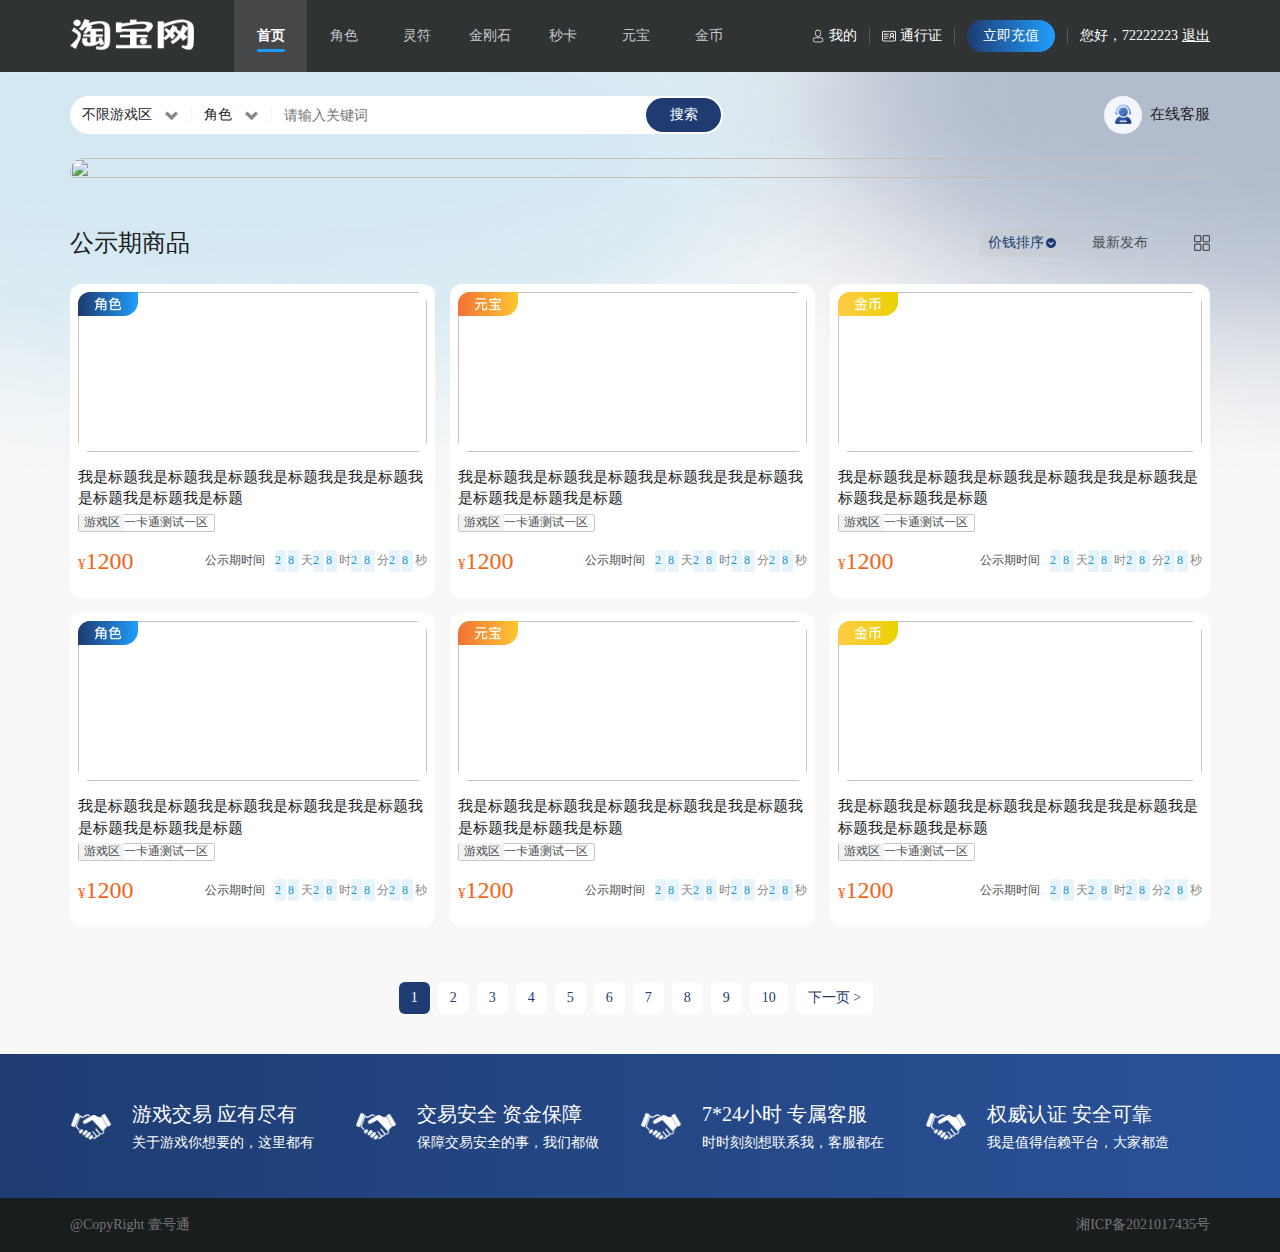
==== index.html @ e3ac2125 "update" ====
<!DOCTYPE html>
<html>
    <head>
        <meta charset="utf-8" />
        <meta http-equiv="content-type" content="text/html; charset=utf-8" />
        <meta http-equiv="X-UA-Compatible" content="IE=Edge" />
        <meta
            name="viewport"
            content="width=device-width, initial-scale=1.0, minimum-scale=1.0, maximum-scale=1.0, user-scalable=no"
        />
        <meta name="apple-mobile-web-app-status-bar-style" content="black" />
        <meta
            name="report"
            content='{"spm":"1001.2101","extra":{"titAb":"new"},"pid":"blog"}'
        />
        <meta name="applicable-device" content="mobile" />
        <meta http-equiv="Cache-Control" content="no-transform" />
        <meta http-equiv="Cache-Control" content="no-siteapp" />
        <meta content="yes" name="apple-mobile-web-app-capable" />
        <meta content="black" name="apple-mobile-web-app-status-bar-style" />
        <meta content="telephone=no" name="format-detection" />
        <meta content="email=no" name="format-detection" />
        <meta name="referrer" content="always" />
        <title></title>
        <link rel="stylesheet" href="bootstrap/css/bootstrap.min.css" />
        <link rel="stylesheet" href="css/animate.min.css" />
        <link rel="stylesheet" href="css/swiper.css" />
        <link rel="stylesheet" href="./css/style.css" />
        <link rel="stylesheet" href="./css/index.css" />
    </head>
    <body>
        <div id="header">
            <div class="pc-nav">
                <header class="header-comp">
                    <div class="container h-100">
                        <div class="flex-b align-center h-100">
                            <div class="left flex align-center h-100">
                                <div
                                    class="logo pointer"
                                    onclick="toHome()"
                                ></div>
                                <div class="menu-list f1 flex-a align-center">
                                    <div
                                        class="menu-item pointer"
                                        data-path="index"
                                    >
                                        <span
                                            >首页<span class="line"></span
                                        ></span>
                                    </div>
                                    <div
                                        class="menu-item pointer"
                                        data-path="role"
                                    >
                                        <span
                                            >角色<span class="line"></span
                                        ></span>
                                    </div>
                                    <div
                                        class="menu-item pointer"
                                        data-path="lingfu"
                                    >
                                        <span
                                            >灵符<span class="line"></span
                                        ></span>
                                    </div>
                                    <div
                                        class="menu-item pointer"
                                        data-path="jingangshi"
                                    >
                                        <span
                                            >金刚石<span class="line"></span
                                        ></span>
                                    </div>
                                    <div
                                        class="menu-item pointer"
                                        data-path="card"
                                    >
                                        <span
                                            >秒卡<span class="line"></span
                                        ></span>
                                    </div>
                                    <div
                                        class="menu-item pointer"
                                        data-path="yuanbao"
                                    >
                                        <span
                                            >元宝<span class="line"></span
                                        ></span>
                                    </div>
                                    <div
                                        class="menu-item pointer"
                                        data-path="jinbi"
                                    >
                                        <span
                                            >金币<span class="line"></span
                                        ></span>
                                    </div>
                                </div>
                            </div>
                            <div class="right flex-e align-center h-100">
                                <div
                                    class="info-item pointer"
                                    onclick="toPage('me')"
                                >
                                    <img
                                        src="./img/me.png"
                                        alt=""
                                        class="icon"
                                    />
                                    我的
                                </div>
                                <div class="line"></div>
                                <div class="info-item pointer">
                                    <img
                                        src="./img/txz.png"
                                        alt=""
                                        class="icon"
                                    />
                                    通行证
                                </div>
                                <div class="line"></div>
                                <div class="quick-charge pointer">立即充值</div>
                                <div class="line"></div>
                                <div class="info">您好，72222223</div>
                                <div class="logout">退出</div>
                            </div>
                        </div>
                    </div>
                </header>
            </div>

            <div class="m-nav">
                <header class="m-header-comp">
                    <div class="flex-b">
                        <div class="left logo no-shrink"></div>
                        <div class="middle f1">
                            <div
                                class="search-box flex align-center"
                                style="display: none"
                            >
                                <div class="icon"></div>
                                <input type="text" placeholder="请输入关键词" />
                                <div class="header-search-btn">搜索</div>
                            </div>
                        </div>
                        <div class="right flex-e no-shrink align-center">
                            <div class="kefu">
                                <div class="img"></div>
                            </div>
                            <div
                                class="m-menu"
                                onclick="toggleMMenu(true)"
                            ></div>
                        </div>
                    </div>
                    <div class="m-search-box m-nav">
                        <div class="container">
                            <div class="grid-2">
                                <div
                                    class="flex-c align-center m-search-item"
                                    onclick="toggleLayer('#layer1',true)"
                                >
                                    <span id="mSelect1">不限游戏区</span>
                                    <span class="arrow"></span>
                                </div>
                                <div
                                    class="flex-c align-center m-search-item"
                                    onclick="toggleLayer('#layer2',true)"
                                >
                                    <span id="mSelect2">角色</span>
                                    <span class="arrow"></span>
                                </div>
                            </div>
                            <div class="search-box flex align-center">
                                <div class="icon"></div>
                                <input type="text" placeholder="请输入关键词" />
                                <div class="header-search-btn">搜索</div>
                            </div>
                        </div>
                    </div>
                </header>
                <div class="layer-box hidden" id="layer1">
                    <div
                        class="content-box flex-v flex-b animate__animated animate__fadeInUp"
                    >
                        <div>
                            <div class="flex-b align-center">
                                <div class="flex align-center">
                                    <div class="brand">条件筛选</div>
                                    <div class="sub">可多选</div>
                                </div>
                                <div
                                    class="close"
                                    onclick="toggleLayer('#layer1',false)"
                                ></div>
                            </div>
                            <div class="name">游戏大区</div>
                            <div
                                class="select-box w-100"
                                style="width: 100%; margin-top: 8px"
                            >
                                <div
                                    class="w-100 flex-b"
                                    onclick="toggleSelect(this)"
                                >
                                    <div class="select-value f1">
                                        <span id="layerSelect1"
                                            >不限游戏区</span
                                        >
                                        <div class="arrow"></div>
                                    </div>
                                </div>
                                <div class="option-list hidden">
                                    <div
                                        class="option-item"
                                        onclick="getOption(this.innerText,'#layerSelect1')"
                                    >
                                        不限游戏区
                                    </div>
                                    <div
                                        class="option-item"
                                        onclick="getOption(this.innerText,'#layerSelect1')"
                                    >
                                        笑傲江湖
                                    </div>
                                    <div
                                        class="option-item"
                                        onclick="getOption(this.innerText,'#layerSelect1')"
                                    >
                                        海纳百川
                                    </div>
                                    <div
                                        class="option-item"
                                        onclick="getOption(this.innerText,'#layerSelect1')"
                                    >
                                        金戈铁马
                                    </div>
                                </div>
                            </div>
                            <div id="optional" class="hidden">
                                <div class="name">职业</div>
                                <div class="flex align-center multi-selection">
                                    <div
                                        class="tag"
                                        onclick="toggleMulti(this)"
                                    >
                                        战士
                                    </div>
                                    <div
                                        class="tag"
                                        onclick="toggleMulti(this)"
                                    >
                                        道士
                                    </div>
                                    <div
                                        class="tag"
                                        onclick="toggleMulti(this)"
                                    >
                                        魔法师
                                    </div>
                                    <div
                                        class="tag"
                                        onclick="toggleMulti(this)"
                                    >
                                        射手
                                    </div>
                                    <div
                                        class="tag"
                                        onclick="toggleMulti(this)"
                                    >
                                        枪手
                                    </div>
                                </div>
                                <div class="name">性别</div>
                                <div class="flex align-center multi-selection">
                                    <div
                                        class="tag"
                                        onclick="toggleSingle(this,'tag')"
                                    >
                                        男
                                    </div>
                                    <div
                                        class="tag"
                                        onclick="toggleSingle(this,'tag')"
                                    >
                                        女
                                    </div>
                                </div>
                                <div class="name">等级区间(级)</div>
                                <div
                                    class="flex-b align-center price-box-wrapper"
                                >
                                    <div class="price-item">
                                        <input
                                            type="number"
                                            placeholder="自定最低等级"
                                        />
                                    </div>
                                    <span>-</span>
                                    <div class="price-item">
                                        <input
                                            type="number"
                                            placeholder="自定最高等级"
                                        />
                                    </div>
                                </div>
                                <div class="name">价格区间(元)</div>
                                <div
                                    class="flex-b align-center price-box-wrapper"
                                >
                                    <div class="price-item">
                                        <input
                                            type="number"
                                            placeholder="自定最低价格"
                                        />
                                    </div>
                                    <span>-</span>
                                    <div class="price-item">
                                        <input
                                            type="number"
                                            placeholder="自定最高价格"
                                        />
                                    </div>
                                </div>
                            </div>
                        </div>
                        <div class="btn-group-container flex-b align-center">
                            <div class="cancel-btn">重置</div>
                            <div class="buy-btn">确定</div>
                        </div>
                    </div>
                </div>
                <div class="layer-box hidden" id="layer2">
                    <div
                        class="content-box flex-v flex-b animate__animated animate__fadeInUp"
                    >
                        <div>
                            <div class="flex-b align-center">
                                <div class="flex align-center">
                                    <div class="brand">条件筛选</div>
                                    <div class="sub">可多选</div>
                                </div>
                                <div
                                    class="close"
                                    onclick="toggleLayer('#layer2',false)"
                                ></div>
                            </div>
                            <div class="flex align-center multi-selection">
                                <div
                                    class="tag active"
                                    onclick="toggleSingle(this,'tag',true)"
                                >
                                    角色
                                </div>
                                <div
                                    class="tag"
                                    onclick="toggleSingle(this,'tag',true)"
                                >
                                    货币
                                </div>
                            </div>
                            <div class="name">游戏大区</div>
                            <div
                                class="select-box w-100"
                                style="width: 100%; margin-top: 8px"
                            >
                                <div
                                    class="w-100 flex-b"
                                    onclick="toggleSelect(this)"
                                >
                                    <div class="select-value f1">
                                        <span id="layerSelect2"
                                            >不限游戏区</span
                                        >
                                        <div class="arrow"></div>
                                    </div>
                                </div>
                                <div class="option-list hidden">
                                    <div
                                        class="option-item"
                                        onclick="getOption(this.innerText,'#layerSelect2')"
                                    >
                                        不限游戏区
                                    </div>
                                    <div
                                        class="option-item"
                                        onclick="getOption(this.innerText,'#layerSelect2')"
                                    >
                                        笑傲江湖
                                    </div>
                                    <div
                                        class="option-item"
                                        onclick="getOption(this.innerText,'#layerSelect2')"
                                    >
                                        海纳百川
                                    </div>
                                    <div
                                        class="option-item"
                                        onclick="getOption(this.innerText,'#layerSelect2')"
                                    >
                                        金戈铁马
                                    </div>
                                </div>
                            </div>
                            <div id="optional">
                                <div class="name">职业</div>
                                <div class="flex align-center multi-selection">
                                    <div
                                        class="tag"
                                        onclick="toggleMulti(this)"
                                    >
                                        战士
                                    </div>
                                    <div
                                        class="tag"
                                        onclick="toggleMulti(this)"
                                    >
                                        道士
                                    </div>
                                    <div
                                        class="tag"
                                        onclick="toggleMulti(this)"
                                    >
                                        魔法师
                                    </div>
                                    <div
                                        class="tag"
                                        onclick="toggleMulti(this)"
                                    >
                                        射手
                                    </div>
                                    <div
                                        class="tag"
                                        onclick="toggleMulti(this)"
                                    >
                                        枪手
                                    </div>
                                </div>
                                <div class="name">性别</div>
                                <div class="flex align-center multi-selection">
                                    <div
                                        class="tag"
                                        onclick="toggleSingle(this,'tag')"
                                    >
                                        男
                                    </div>
                                    <div
                                        class="tag"
                                        onclick="toggleSingle(this,'tag')"
                                    >
                                        女
                                    </div>
                                </div>
                                <div class="name">等级区间(级)</div>
                                <div
                                    class="flex-b align-center price-box-wrapper"
                                >
                                    <div class="price-item">
                                        <input
                                            type="number"
                                            placeholder="自定最低等级"
                                        />
                                    </div>
                                    <span>-</span>
                                    <div class="price-item">
                                        <input
                                            type="number"
                                            placeholder="自定最高等级"
                                        />
                                    </div>
                                </div>
                            </div>
                            <div class="name">价格区间(元)</div>
                            <div class="flex-b align-center price-box-wrapper">
                                <div class="price-item">
                                    <input
                                        type="number"
                                        placeholder="自定最低价格"
                                    />
                                </div>
                                <span>-</span>
                                <div class="price-item">
                                    <input
                                        type="number"
                                        placeholder="自定最高价格"
                                    />
                                </div>
                            </div>
                        </div>
                        <div class="btn-group-container flex-b align-center">
                            <div class="cancel-btn">重置</div>
                            <div class="buy-btn">确定</div>
                        </div>
                    </div>
                </div>
            </div>
        </div>
        <div id="index" class="page">
            <div id="search">
                <div id="searchBox" class="pc-nav">
                    <div class="container">
                        <div class="flex-b align-center w-100">
                            <div class="search-box flex-b align-center">
                                <div class="flex align-center f1">
                                    <div class="search-item-box">
                                        <div
                                            class="search-item flex-b align-center"
                                            style="width: 97px"
                                            onclick="toggleSelect(this)"
                                        >
                                            <span id="select1">不限游戏区</span>
                                            <span
                                                class="glyphicon glyphicon-chevron-down arrow"
                                            ></span>
                                        </div>
                                        <div
                                            class="option-list hidden"
                                            style="width: 120px"
                                        >
                                            <div
                                                class="option-item"
                                                onclick="getOption(this.innerText,'#select1','#queryPart')"
                                            >
                                                不限游戏区
                                            </div>
                                            <div
                                                class="option-item"
                                                onclick="getOption(this.innerText,'#select1','#queryPart')"
                                            >
                                                笑傲江湖
                                            </div>
                                            <div
                                                class="option-item"
                                                onclick="getOption(this.innerText,'#select1','#queryPart')"
                                            >
                                                海纳百川
                                            </div>
                                            <div
                                                class="option-item"
                                                onclick="getOption(this.innerText,'#select1','#queryPart')"
                                            >
                                                金戈铁马
                                            </div>
                                        </div>
                                    </div>
                                    <div class="line"></div>
                                    <div class="search-item-box">
                                        <div
                                            class="search-item flex-b align-center"
                                            style="width: 55px"
                                            onclick="toggleSelect(this)"
                                        >
                                            <span id="select2">角色</span>
                                            <span
                                                class="glyphicon glyphicon-chevron-down arrow"
                                            ></span>
                                        </div>
                                        <div
                                            class="option-list hidden"
                                            style="width: 80px"
                                        >
                                            <div
                                                class="option-item"
                                                onclick="toggleJueseSelect(this.innerText,'#select2','#queryPart','#innerOptional',true)"
                                            >
                                                角色
                                            </div>
                                            <div
                                                class="option-item"
                                                onclick="toggleJueseSelect(this.innerText,'#select2','#queryPart','#innerOptional',false)"
                                            >
                                                货币
                                            </div>
                                        </div>
                                    </div>
                                    <div class="line"></div>
                                    <input
                                        type="text"
                                        placeholder="请输入关键词"
                                    />
                                </div>
                                <div class="flex-e align-center">
                                    <div class="search-btn flex-c align-center">
                                        搜索
                                    </div>
                                </div>
                            </div>
                            <div class="flex-e align-center kefu">
                                <div class="icon-box">
                                    <div class="icon"></div>
                                </div>
                                在线客服
                            </div>
                        </div>
                    </div>
                    <div
                        class="container hidden animate__animated animate__fadeIn"
                        id="queryPart"
                    >
                        <div class="query-box" id="queryBox">
                            <div class="header flex-b align-center">
                                <div class="brand-box" style="margin-top: 0">
                                    <div class="brand">条件筛选</div>
                                    <div class="sub">可多选</div>
                                </div>
                                <div class="flex-e align-center">
                                    <div
                                        class="reset-btn"
                                        style="margin-right: 8px"
                                    >
                                        重置
                                    </div>
                                    <div class="search-btn">搜索</div>
                                </div>
                            </div>
                            <div class="content">
                                <div class="flex align-center item">
                                    <div class="name">游戏大区</div>
                                    <div
                                        class="select-box"
                                        style="width: 366px; margin-top: 8px"
                                    >
                                        <div
                                            class="w-100 flex-b"
                                            onclick="toggleSelect(this)"
                                        >
                                            <div class="select-value f1">
                                                <span id="layerSelect1Web"
                                                    >不限游戏区</span
                                                >
                                                <div class="arrow"></div>
                                            </div>
                                        </div>
                                        <div class="option-list hidden">
                                            <div
                                                class="option-item"
                                                onclick="getWebOption(this.innerText,'#layerSelect1Web','#delTag1')"
                                            >
                                                不限游戏区
                                            </div>
                                            <div
                                                class="option-item"
                                                onclick="getWebOption(this.innerText,'#layerSelect1Web','#delTag1')"
                                            >
                                                笑傲江湖
                                            </div>
                                            <div
                                                class="option-item"
                                                onclick="getWebOption(this.innerText,'#layerSelect1Web','#delTag1')"
                                            >
                                                海纳百川
                                            </div>
                                            <div
                                                class="option-item"
                                                onclick="getWebOption(this.innerText,'#layerSelect1Web','#delTag1')"
                                            >
                                                金戈铁马
                                            </div>
                                        </div>
                                    </div>
                                </div>
                                <div id="outerOptional">
                                    <div id="innerOptional">
                                        <div class="flex align-center item">
                                            <div class="name">职业</div>
                                            <div
                                                class="flex align-center multi-selection"
                                                id="multiSelection"
                                            >
                                                <div
                                                    class="tag"
                                                    onclick="toggleMulti(this,'#multiSelection')"
                                                >
                                                    战士
                                                </div>
                                                <div
                                                    class="tag"
                                                    onclick="toggleMulti(this,'#multiSelection')"
                                                >
                                                    道士
                                                </div>
                                                <div
                                                    class="tag"
                                                    onclick="toggleMulti(this,'#multiSelection')"
                                                >
                                                    魔法师
                                                </div>
                                                <div
                                                    class="tag"
                                                    onclick="toggleMulti(this,'#multiSelection')"
                                                >
                                                    射手
                                                </div>
                                                <div
                                                    class="tag"
                                                    onclick="toggleMulti(this,'#multiSelection')"
                                                >
                                                    枪手
                                                </div>
                                            </div>
                                        </div>
                                        <div class="flex align-center item">
                                            <div class="name">性别</div>
                                            <div
                                                class="flex align-center multi-selection"
                                            >
                                                <div
                                                    class="tag"
                                                    onclick="toggleSingle(this,'tag')"
                                                >
                                                    男
                                                </div>
                                                <div
                                                    class="tag"
                                                    onclick="toggleSingle(this,'tag')"
                                                >
                                                    女
                                                </div>
                                            </div>
                                        </div>
                                        <div class="flex align-center item">
                                            <div class="name">等级区间(级)</div>
                                            <div
                                                class="flex-b align-center price-box-wrapper"
                                            >
                                                <div class="price-item">
                                                    <input
                                                        type="number"
                                                        placeholder="自定最低等级"
                                                    />
                                                </div>
                                                <span>-</span>
                                                <div class="price-item">
                                                    <input
                                                        type="number"
                                                        placeholder="自定最高等级"
                                                    />
                                                </div>
                                            </div>
                                        </div>
                                    </div>
                                    <div class="flex align-center item">
                                        <div class="name">价格区间(元)</div>
                                        <div
                                            class="flex-b align-center price-box-wrapper"
                                        >
                                            <div class="price-item">
                                                <input
                                                    type="number"
                                                    placeholder="自定最低价格"
                                                />
                                            </div>
                                            <span>-</span>
                                            <div class="price-item">
                                                <input
                                                    type="number"
                                                    placeholder="自定最高价格"
                                                />
                                            </div>
                                        </div>
                                    </div>
                                </div>
                            </div>
                        </div>
                    </div>
                </div>
            </div>
            <div class="container">
                <div class="swiper mySwiper">
                    <div class="swiper-wrapper">
                        <div class="swiper-slide">
                            <img
                                src="https://img2.baidu.com/it/u=1030289170,791720613&fm=253&fmt=auto&app=138&f=JPEG"
                                alt=""
                            />
                        </div>
                    </div>
                </div>
            </div>
            <div class="container m-nopad">
                <div class="brand-box flex-b align-center">
                    <div class="brand">公示期商品</div>
                    <div class="flex-e align-center">
                        <div
                            class="order active pc-block"
                            onclick="toggleOrderTab(this)"
                        >
                            价钱排序
                            <div class="icon"></div>
                        </div>
                        <div
                            class="order pc-block"
                            style="margin-right: 0"
                            onclick="toggleOrderTab(this)"
                        >
                            最新发布
                            <div class="icon"></div>
                        </div>
                        <div class="line pc-block"></div>
                        <div class="menu" onclick="toggleMode()"></div>
                    </div>
                </div>
                <div id="mode">
                    <div id="homeMode1">
                        <div id="cardType">
                            <div class="card-list">
                                <div
                                    class="order-list m-flex flex-a align-center"
                                    style="margin-bottom: 10px"
                                >
                                    <div
                                        class="order active"
                                        onclick="toggleOrderTab(this)"
                                        style="background: transparent"
                                    >
                                        价钱排序
                                        <div class="icon"></div>
                                    </div>
                                    <div
                                        class="order"
                                        style="background: transparent"
                                        onclick="toggleOrderTab(this)"
                                    >
                                        最新发布
                                        <div class="icon"></div>
                                    </div>
                                </div>
                                <div class="card-item">
                                    <div class="img-box">
                                        <div
                                            class="type-badge"
                                            style="
                                                background: url(./img/juese.png)
                                                    no-repeat;
                                                background-position: center;
                                                background-size: contain;
                                            "
                                        ></div>
                                        <img
                                            src="https://img2.baidu.com/it/u=1279980577,766315695&fm=253&fmt=auto&app=138&f=JPEG"
                                            alt=""
                                        />
                                    </div>
                                    <div class="title">
                                        我是标题我是标题我是标题我是标题我是我是标题我是标题我是标题我是标题
                                    </div>
                                    <div class="zone-box flex align-center">
                                        <div class="left">游戏区</div>
                                        <div class="right">一卡通测试一区</div>
                                    </div>
                                    <div class="flex-b align-center">
                                        <div class="price">
                                            <span>¥</span>1200
                                        </div>
                                        <div
                                            class="countdown flex-e align-center"
                                        >
                                            公示期时间
                                            <span
                                                class="blue"
                                                style="margin-left: 10px"
                                                >2</span
                                            >
                                            <span class="blue">8</span>
                                            <span>天</span>
                                            <span class="blue">2</span>
                                            <span class="blue">8</span>
                                            <span>时</span>
                                            <span class="blue">2</span>
                                            <span class="blue">8</span>
                                            <span>分</span>
                                            <span class="blue">2</span>
                                            <span class="blue">8</span>
                                            <span>秒</span>
                                        </div>
                                    </div>
                                </div>
                                <div class="card-item">
                                    <div class="img-box">
                                        <div
                                            class="type-badge"
                                            style="
                                                background: url(./img/yuanbao.png)
                                                    no-repeat;
                                                background-position: center;
                                                background-size: contain;
                                            "
                                        ></div>
                                        <img
                                            src="https://img2.baidu.com/it/u=1279980577,766315695&fm=253&fmt=auto&app=138&f=JPEG"
                                            alt=""
                                        />
                                    </div>
                                    <div class="title">
                                        我是标题我是标题我是标题我是标题我是我是标题我是标题我是标题我是标题
                                    </div>
                                    <div class="zone-box flex align-center">
                                        <div class="left">游戏区</div>
                                        <div class="right">一卡通测试一区</div>
                                    </div>
                                    <div class="flex-b align-center">
                                        <div class="price">
                                            <span>¥</span>1200
                                        </div>
                                        <div
                                            class="countdown flex-e align-center"
                                        >
                                            公示期时间
                                            <span
                                                class="blue"
                                                style="margin-left: 10px"
                                                >2</span
                                            >
                                            <span class="blue">8</span>
                                            <span>天</span>
                                            <span class="blue">2</span>
                                            <span class="blue">8</span>
                                            <span>时</span>
                                            <span class="blue">2</span>
                                            <span class="blue">8</span>
                                            <span>分</span>
                                            <span class="blue">2</span>
                                            <span class="blue">8</span>
                                            <span>秒</span>
                                        </div>
                                    </div>
                                </div>
                                <div class="card-item">
                                    <div class="img-box">
                                        <div
                                            class="type-badge"
                                            style="
                                                background: url(./img/jinbi.png)
                                                    no-repeat;
                                                background-position: center;
                                                background-size: contain;
                                            "
                                        ></div>
                                        <img
                                            src="https://img2.baidu.com/it/u=1279980577,766315695&fm=253&fmt=auto&app=138&f=JPEG"
                                            alt=""
                                        />
                                    </div>
                                    <div class="title">
                                        我是标题我是标题我是标题我是标题我是我是标题我是标题我是标题我是标题
                                    </div>
                                    <div class="zone-box flex align-center">
                                        <div class="left">游戏区</div>
                                        <div class="right">一卡通测试一区</div>
                                    </div>
                                    <div class="flex-b align-center">
                                        <div class="price">
                                            <span>¥</span>1200
                                        </div>
                                        <div
                                            class="countdown flex-e align-center"
                                        >
                                            公示期时间
                                            <span
                                                class="blue"
                                                style="margin-left: 10px"
                                                >2</span
                                            >
                                            <span class="blue">8</span>
                                            <span>天</span>
                                            <span class="blue">2</span>
                                            <span class="blue">8</span>
                                            <span>时</span>
                                            <span class="blue">2</span>
                                            <span class="blue">8</span>
                                            <span>分</span>
                                            <span class="blue">2</span>
                                            <span class="blue">8</span>
                                            <span>秒</span>
                                        </div>
                                    </div>
                                </div>
                                <div class="card-item">
                                    <div class="img-box">
                                        <div
                                            class="type-badge"
                                            style="
                                                background: url(./img/juese.png)
                                                    no-repeat;
                                                background-position: center;
                                                background-size: contain;
                                            "
                                        ></div>
                                        <img
                                            src="https://img2.baidu.com/it/u=1279980577,766315695&fm=253&fmt=auto&app=138&f=JPEG"
                                            alt=""
                                        />
                                    </div>
                                    <div class="title">
                                        我是标题我是标题我是标题我是标题我是我是标题我是标题我是标题我是标题
                                    </div>
                                    <div class="zone-box flex align-center">
                                        <div class="left">游戏区</div>
                                        <div class="right">一卡通测试一区</div>
                                    </div>
                                    <div class="flex-b align-center">
                                        <div class="price">
                                            <span>¥</span>1200
                                        </div>
                                        <div
                                            class="countdown flex-e align-center"
                                        >
                                            公示期时间
                                            <span
                                                class="blue"
                                                style="margin-left: 10px"
                                                >2</span
                                            >
                                            <span class="blue">8</span>
                                            <span>天</span>
                                            <span class="blue">2</span>
                                            <span class="blue">8</span>
                                            <span>时</span>
                                            <span class="blue">2</span>
                                            <span class="blue">8</span>
                                            <span>分</span>
                                            <span class="blue">2</span>
                                            <span class="blue">8</span>
                                            <span>秒</span>
                                        </div>
                                    </div>
                                </div>
                                <div class="card-item">
                                    <div class="img-box">
                                        <div
                                            class="type-badge"
                                            style="
                                                background: url(./img/yuanbao.png)
                                                    no-repeat;
                                                background-position: center;
                                                background-size: contain;
                                            "
                                        ></div>
                                        <img
                                            src="https://img2.baidu.com/it/u=1279980577,766315695&fm=253&fmt=auto&app=138&f=JPEG"
                                            alt=""
                                        />
                                    </div>
                                    <div class="title">
                                        我是标题我是标题我是标题我是标题我是我是标题我是标题我是标题我是标题
                                    </div>
                                    <div class="zone-box flex align-center">
                                        <div class="left">游戏区</div>
                                        <div class="right">一卡通测试一区</div>
                                    </div>
                                    <div class="flex-b align-center">
                                        <div class="price">
                                            <span>¥</span>1200
                                        </div>
                                        <div
                                            class="countdown flex-e align-center"
                                        >
                                            公示期时间
                                            <span
                                                class="blue"
                                                style="margin-left: 10px"
                                                >2</span
                                            >
                                            <span class="blue">8</span>
                                            <span>天</span>
                                            <span class="blue">2</span>
                                            <span class="blue">8</span>
                                            <span>时</span>
                                            <span class="blue">2</span>
                                            <span class="blue">8</span>
                                            <span>分</span>
                                            <span class="blue">2</span>
                                            <span class="blue">8</span>
                                            <span>秒</span>
                                        </div>
                                    </div>
                                </div>
                                <div class="card-item">
                                    <div class="img-box">
                                        <div
                                            class="type-badge"
                                            style="
                                                background: url(./img/jinbi.png)
                                                    no-repeat;
                                                background-position: center;
                                                background-size: contain;
                                            "
                                        ></div>
                                        <img
                                            src="https://img2.baidu.com/it/u=1279980577,766315695&fm=253&fmt=auto&app=138&f=JPEG"
                                            alt=""
                                        />
                                    </div>
                                    <div class="title">
                                        我是标题我是标题我是标题我是标题我是我是标题我是标题我是标题我是标题
                                    </div>
                                    <div class="zone-box flex align-center">
                                        <div class="left">游戏区</div>
                                        <div class="right">一卡通测试一区</div>
                                    </div>
                                    <div class="flex-b align-center">
                                        <div class="price">
                                            <span>¥</span>1200
                                        </div>
                                        <div
                                            class="countdown flex-e align-center"
                                        >
                                            公示期时间
                                            <span
                                                style="margin-left: 10px"
                                                class="blue"
                                                >2</span
                                            >
                                            <span class="blue">8</span>
                                            <span>天</span>
                                            <span class="blue">2</span>
                                            <span class="blue">8</span>
                                            <span>时</span>
                                            <span class="blue">2</span>
                                            <span class="blue">8</span>
                                            <span>分</span>
                                            <span class="blue">2</span>
                                            <span class="blue">8</span>
                                            <span>秒</span>
                                        </div>
                                    </div>
                                </div>
                            </div>
                            <div
                                class="flex-c align-center pagination-box pc-flex"
                            >
                                <div class="page-item active">1</div>
                                <div class="page-item">2</div>
                                <div class="page-item">3</div>
                                <div class="page-item">4</div>
                                <div class="page-item">5</div>
                                <div class="page-item pc-nav">6</div>
                                <div class="page-item pc-nav">7</div>
                                <div class="page-item pc-nav">8</div>
                                <div class="page-item pc-nav">9</div>
                                <div class="page-item pc-nav">10</div>
                                <div class="page-item">下一页 ></div>
                            </div>
                        </div>
                    </div>
                    <div id="homeMode2" class="hidden">
                        <div id="cardType">
                            <div class="card-list panel-list">
                                <div
                                    class="order-list m-flex flex-a align-center"
                                    style="margin-bottom: 10px"
                                >
                                    <div
                                        class="order active"
                                        onclick="toggleOrderTab(this)"
                                        style="background: transparent"
                                    >
                                        价钱排序
                                        <div class="icon"></div>
                                    </div>
                                    <div
                                        class="order"
                                        style="background: transparent"
                                        onclick="toggleOrderTab(this)"
                                    >
                                        最新发布
                                        <div class="icon"></div>
                                    </div>
                                </div>
                                <div class="table-box w-100 hidden-pad-grid">
                                    <div class="tr">
                                        <div class="th">类型</div>
                                        <div class="th">标题</div>
                                        <div class="th">游戏区</div>
                                        <div
                                            class="th flex align-center pointer"
                                            onclick="togglePaixu(this)"
                                        >
                                            价格
                                            <div class="paixu-item paixu"></div>
                                        </div>
                                        <div
                                            class="th flex align-center pointer"
                                            onclick="togglePaixu(this)"
                                        >
                                            时间
                                            <div class="paixu-item paixu"></div>
                                        </div>
                                        <div class="th"></div>
                                    </div>
                                    <div class="tr">
                                        <div class="td">
                                            <div class="img-box">
                                                <div
                                                    class="type-badge"
                                                    style="
                                                        background: url(./img/juese.png)
                                                            no-repeat;
                                                        background-position: center;
                                                        background-size: contain;
                                                    "
                                                ></div>
                                                <img
                                                    src="https://img1.baidu.com/it/u=2305316345,3897980287&fm=253&fmt=auto&app=138&f=PNG"
                                                    alt=""
                                                />
                                            </div>
                                        </div>
                                        <div class="td">
                                            我是标题我是标题我是标题我是标题我是我是标题
                                        </div>
                                        <div class="td">一卡通测试一区</div>
                                        <div class="td">
                                            <div class="price">
                                                <span>¥</span>1200
                                            </div>
                                        </div>
                                        <div class="td">
                                            <div
                                                class="countdown flex align-center"
                                            >
                                                还剩
                                                <span
                                                    class="blue"
                                                    style="margin-left: 5px"
                                                    >2</span
                                                >
                                                <span class="blue">8</span>
                                                <span>天</span>
                                                <span class="blue">2</span>
                                                <span class="blue">8</span>
                                                <span>时</span>
                                                <span class="blue">2</span>
                                                <span class="blue">8</span>
                                                <span>分</span>
                                                <span class="blue">2</span>
                                                <span class="blue">8</span>
                                                <span style="margin-right: 5px"
                                                    >秒</span
                                                >
                                                过公示期
                                            </div>
                                        </div>
                                        <div class="td">
                                            <div class="detail-btn">
                                                查看详情
                                            </div>
                                        </div>
                                    </div>
                                    <div class="tr">
                                        <div class="td">
                                            <div class="img-box">
                                                <div
                                                    class="type-badge"
                                                    style="
                                                        background: url(./img/yuanbao.png)
                                                            no-repeat;
                                                        background-position: center;
                                                        background-size: contain;
                                                    "
                                                ></div>
                                                <img
                                                    src="https://img1.baidu.com/it/u=2305316345,3897980287&fm=253&fmt=auto&app=138&f=PNG"
                                                    alt=""
                                                />
                                            </div>
                                        </div>
                                        <div class="td">
                                            我是标题我是标题我是标题我是标题我是我是标题
                                        </div>
                                        <div class="td">一卡通测试一区</div>
                                        <div class="td">
                                            <div class="price">
                                                <span>¥</span>1200
                                            </div>
                                        </div>
                                        <div class="td">
                                            <div
                                                class="countdown flex align-center"
                                            >
                                                还剩
                                                <span
                                                    class="blue"
                                                    style="margin-left: 5px"
                                                    >2</span
                                                >
                                                <span class="blue">8</span>
                                                <span>天</span>
                                                <span class="blue">2</span>
                                                <span class="blue">8</span>
                                                <span>时</span>
                                                <span class="blue">2</span>
                                                <span class="blue">8</span>
                                                <span>分</span>
                                                <span class="blue">2</span>
                                                <span class="blue">8</span>
                                                <span style="margin-right: 5px"
                                                    >秒</span
                                                >
                                                过公示期
                                            </div>
                                        </div>
                                        <div class="td">
                                            <div class="detail-btn">
                                                查看详情
                                            </div>
                                        </div>
                                    </div>

                                    <div class="tr">
                                        <div class="td">
                                            <div class="img-box">
                                                <div
                                                    class="type-badge"
                                                    style="
                                                        background: url(./img/jinbi.png)
                                                            no-repeat;
                                                        background-position: center;
                                                        background-size: contain;
                                                    "
                                                ></div>
                                                <img
                                                    src="https://img1.baidu.com/it/u=2305316345,3897980287&fm=253&fmt=auto&app=138&f=PNG"
                                                    alt=""
                                                />
                                            </div>
                                        </div>
                                        <div class="td">
                                            我是标题我是标题我是标题我是标题我是我是标题
                                        </div>
                                        <div class="td">一卡通测试一区</div>
                                        <div class="td">
                                            <div class="price">
                                                <span>¥</span>1200
                                            </div>
                                        </div>
                                        <div class="td">
                                            <div
                                                class="countdown flex align-center"
                                            >
                                                还剩
                                                <span
                                                    class="blue"
                                                    style="margin-left: 5px"
                                                    >2</span
                                                >
                                                <span class="blue">8</span>
                                                <span>天</span>
                                                <span class="blue">2</span>
                                                <span class="blue">8</span>
                                                <span>时</span>
                                                <span class="blue">2</span>
                                                <span class="blue">8</span>
                                                <span>分</span>
                                                <span class="blue">2</span>
                                                <span class="blue">8</span>
                                                <span style="margin-right: 5px"
                                                    >秒</span
                                                >
                                                过公示期
                                            </div>
                                        </div>
                                        <div class="td">
                                            <div class="detail-btn">
                                                查看详情
                                            </div>
                                        </div>
                                    </div>
                                </div>
                                <div class="pad-block">
                                    <div class="card-item pad-item flex">
                                        <div class="img-box">
                                            <div
                                                class="type-badge"
                                                style="
                                                    background: url(./img/juese.png)
                                                        no-repeat;
                                                    background-position: center;
                                                    background-size: contain;
                                                "
                                            ></div>
                                            <img
                                                src="https://img1.baidu.com/it/u=2305316345,3897980287&fm=253&fmt=auto&app=138&f=PNG"
                                                alt=""
                                            />
                                        </div>
                                        <div class="f1 flex-b flex-v">
                                            <div>
                                                <div class="title">
                                                    我是标题我是标题我是标题我是标题我是我是标题
                                                </div>
                                                <div
                                                    class="zone-box flex align-center"
                                                >
                                                    <div class="left">
                                                        游戏区
                                                    </div>
                                                    <div class="right">
                                                        一卡通测试一区
                                                    </div>
                                                </div>
                                            </div>
                                            <div>
                                                <div class="price">
                                                    <span>¥</span>1200
                                                </div>
                                                <div
                                                    class="countdown flex align-center hidden-pad"
                                                >
                                                    还剩
                                                    <span
                                                        class="blue"
                                                        style="margin-left: 5px"
                                                        >2</span
                                                    >
                                                    <span class="blue">8</span>
                                                    <span>天</span>
                                                    <span class="blue">2</span>
                                                    <span class="blue">8</span>
                                                    <span>时</span>
                                                    <span class="blue">2</span>
                                                    <span class="blue">8</span>
                                                    <span>分</span>
                                                    <span class="blue">2</span>
                                                    <span class="blue">8</span>
                                                    <span
                                                        style="
                                                            margin-right: 5px;
                                                        "
                                                        >秒</span
                                                    >
                                                    过公示期
                                                </div>
                                                <div class="pad-block">
                                                    <div
                                                        class="countdown flex align-center nowrap"
                                                    >
                                                        公示期时间
                                                        <span class="blue"
                                                            >2</span
                                                        >
                                                        <span class="blue"
                                                            >8</span
                                                        >
                                                        <span>天</span>
                                                        <span class="blue"
                                                            >2</span
                                                        >
                                                        <span class="blue"
                                                            >8</span
                                                        >
                                                        <span>时</span>
                                                        <span class="blue"
                                                            >2</span
                                                        >
                                                        <span class="blue"
                                                            >8</span
                                                        >
                                                        <span>分</span>
                                                        <span class="blue"
                                                            >2</span
                                                        >
                                                        <span class="blue"
                                                            >8</span
                                                        >
                                                        <span>秒</span>
                                                    </div>
                                                </div>
                                            </div>
                                        </div>
                                    </div>
                                    <div class="card-item pad-item flex">
                                        <div class="img-box">
                                            <div
                                                class="type-badge"
                                                style="
                                                    background: url(./img/yuanbao.png)
                                                        no-repeat;
                                                    background-position: center;
                                                    background-size: contain;
                                                "
                                            ></div>
                                            <img
                                                src="https://img1.baidu.com/it/u=2305316345,3897980287&fm=253&fmt=auto&app=138&f=PNG"
                                                alt=""
                                            />
                                        </div>
                                        <div class="f1 flex-b flex-v">
                                            <div>
                                                <div class="title">
                                                    我是标题我是标题我是标题我是标题我是我是标题
                                                </div>
                                                <div
                                                    class="zone-box flex align-center"
                                                >
                                                    <div class="left">
                                                        游戏区
                                                    </div>
                                                    <div class="right">
                                                        一卡通测试一区
                                                    </div>
                                                </div>
                                            </div>
                                            <div>
                                                <div class="price">
                                                    <span>¥</span>1200
                                                </div>
                                                <div
                                                    class="countdown flex align-center hidden-pad"
                                                >
                                                    还剩
                                                    <span
                                                        class="blue"
                                                        style="margin-left: 5px"
                                                        >2</span
                                                    >
                                                    <span class="blue">8</span>
                                                    <span>天</span>
                                                    <span class="blue">2</span>
                                                    <span class="blue">8</span>
                                                    <span>时</span>
                                                    <span class="blue">2</span>
                                                    <span class="blue">8</span>
                                                    <span>分</span>
                                                    <span class="blue">2</span>
                                                    <span class="blue">8</span>
                                                    <span
                                                        style="
                                                            margin-right: 5px;
                                                        "
                                                        >秒</span
                                                    >
                                                    过公示期
                                                </div>
                                                <div class="pad-block">
                                                    <div
                                                        class="countdown flex align-center nowrap"
                                                    >
                                                        公示期时间
                                                        <span class="blue"
                                                            >2</span
                                                        >
                                                        <span class="blue"
                                                            >8</span
                                                        >
                                                        <span>天</span>
                                                        <span class="blue"
                                                            >2</span
                                                        >
                                                        <span class="blue"
                                                            >8</span
                                                        >
                                                        <span>时</span>
                                                        <span class="blue"
                                                            >2</span
                                                        >
                                                        <span class="blue"
                                                            >8</span
                                                        >
                                                        <span>分</span>
                                                        <span class="blue"
                                                            >2</span
                                                        >
                                                        <span class="blue"
                                                            >8</span
                                                        >
                                                        <span>秒</span>
                                                    </div>
                                                </div>
                                            </div>
                                        </div>
                                    </div>

                                    <div class="card-item pad-item flex">
                                        <div class="img-box">
                                            <div
                                                class="type-badge"
                                                style="
                                                    background: url(./img/jinbi.png)
                                                        no-repeat;
                                                    background-position: center;
                                                    background-size: contain;
                                                "
                                            ></div>
                                            <img
                                                src="https://img1.baidu.com/it/u=2305316345,3897980287&fm=253&fmt=auto&app=138&f=PNG"
                                                alt=""
                                            />
                                        </div>
                                        <div class="f1 flex-b flex-v">
                                            <div>
                                                <div class="title">
                                                    我是标题我是标题我是标题我是标题我是我是标题
                                                </div>
                                                <div
                                                    class="zone-box flex align-center"
                                                >
                                                    <div class="left">
                                                        游戏区
                                                    </div>
                                                    <div class="right">
                                                        一卡通测试一区
                                                    </div>
                                                </div>
                                            </div>
                                            <div>
                                                <div class="price">
                                                    <span>¥</span>1200
                                                </div>
                                                <div
                                                    class="countdown flex align-center hidden-pad"
                                                >
                                                    还剩
                                                    <span
                                                        class="blue"
                                                        style="margin-left: 5px"
                                                        >2</span
                                                    >
                                                    <span class="blue">8</span>
                                                    <span>天</span>
                                                    <span class="blue">2</span>
                                                    <span class="blue">8</span>
                                                    <span>时</span>
                                                    <span class="blue">2</span>
                                                    <span class="blue">8</span>
                                                    <span>分</span>
                                                    <span class="blue">2</span>
                                                    <span class="blue">8</span>
                                                    <span
                                                        style="
                                                            margin-right: 5px;
                                                        "
                                                        >秒</span
                                                    >
                                                    过公示期
                                                </div>
                                                <div class="pad-block">
                                                    <div
                                                        class="countdown flex align-center nowrap"
                                                    >
                                                        公示期时间
                                                        <span class="blue"
                                                            >2</span
                                                        >
                                                        <span class="blue"
                                                            >8</span
                                                        >
                                                        <span>天</span>
                                                        <span class="blue"
                                                            >2</span
                                                        >
                                                        <span class="blue"
                                                            >8</span
                                                        >
                                                        <span>时</span>
                                                        <span class="blue"
                                                            >2</span
                                                        >
                                                        <span class="blue"
                                                            >8</span
                                                        >
                                                        <span>分</span>
                                                        <span class="blue"
                                                            >2</span
                                                        >
                                                        <span class="blue"
                                                            >8</span
                                                        >
                                                        <span>秒</span>
                                                    </div>
                                                </div>
                                            </div>
                                        </div>
                                    </div>
                                </div>
                            </div>
                            <div
                                class="flex-c align-center pagination-box pc-flex"
                            >
                                <div class="page-item active">1</div>
                                <div class="page-item">2</div>
                                <div class="page-item">3</div>
                                <div class="page-item">4</div>
                                <div class="page-item">5</div>
                                <div class="page-item pc-nav">6</div>
                                <div class="page-item pc-nav">7</div>
                                <div class="page-item pc-nav">8</div>
                                <div class="page-item pc-nav">9</div>
                                <div class="page-item pc-nav">10</div>
                                <div class="page-item">下一页 ></div>
                            </div>
                        </div>
                    </div>
                </div>
                <div class="setop-box">
                    <div class="setop"></div>
                </div>
            </div>
        </div>
        <div id="footer">
            <div class="footer-comp">
                <div class="container h-100">
                    <div class="grid-4 h-100">
                        <div class="item">
                            <div class="icon"></div>
                            <div>
                                <div class="name">游戏交易 应有尽有</div>
                                <div class="sub">
                                    关于游戏你想要的，这里都有
                                </div>
                            </div>
                        </div>
                        <div class="item">
                            <div class="icon"></div>
                            <div>
                                <div class="name">交易安全 资金保障</div>
                                <div class="sub">
                                    保障交易安全的事，我们都做
                                </div>
                            </div>
                        </div>
                        <div class="item">
                            <div class="icon"></div>
                            <div>
                                <div class="name">7*24小时 专属客服</div>
                                <div class="sub">
                                    时时刻刻想联系我，客服都在
                                </div>
                            </div>
                        </div>
                        <div class="item">
                            <div class="icon"></div>
                            <div>
                                <div class="name">权威认证 安全可靠</div>
                                <div class="sub">
                                    我是值得信赖平台，大家都造
                                </div>
                            </div>
                        </div>
                    </div>
                </div>
            </div>
            <div class="btm-box">
                <div class="container h-100">
                    <div class="flex-b align-center h-100">
                        <span>@CopyRight 壹号通</span>
                        <span>湘ICP备2021017435号</span>
                    </div>
                </div>
            </div>
            <div id="mMenu" class="hidden">
                <div class="m-menu-layer">
                    <img
                        src="./img/close.png"
                        alt=""
                        class="close"
                        onclick="toggleMMenu(false)"
                    />
                    <div class="menu-list">
                        <div
                            class="menu-item pointer"
                            data-path="index"
                            onclick="toPage('index')"
                        >
                            <span>首页<span class="line"></span></span>
                        </div>
                        <div
                            class="menu-item pointer"
                            data-path="role"
                            onclick="toPage('role')"
                        >
                            <span>角色<span class="line"></span></span>
                        </div>
                        <div
                            class="menu-item pointer"
                            data-path="lingfu"
                            onclick="toPage('lingfu')"
                        >
                            <span>灵符<span class="line"></span></span>
                        </div>
                        <div
                            class="menu-item pointer"
                            data-path="jingangshi"
                            onclick="toPage('jingangshi')"
                        >
                            <span>金刚石<span class="line"></span></span>
                        </div>
                        <div
                            class="menu-item pointer"
                            data-path="card"
                            onclick="toPage('card')"
                        >
                            <span>秒卡<span class="line"></span></span>
                        </div>
                        <div
                            class="menu-item pointer"
                            data-path="yuanbao"
                            onclick="toPage('yuanbao')"
                        >
                            <span>元宝<span class="line"></span></span>
                        </div>
                        <div
                            class="menu-item pointer"
                            data-path="jinbi"
                            onclick="toPage('jinbi')"
                        >
                            <span>金币<span class="line"></span></span>
                        </div>
                    </div>
                </div>
            </div>
        </div>
        <script src="./js/jquery.js"></script>
        <script src="./js/swiper.js"></script>
        <script src="./js/common.js"></script>
        <script src="./js/header.js"></script>
        <script>
            var mode = 1;
            window.onload = () => {
                var swiper = new Swiper(".mySwiper", {});
                document.body.addEventListener("click", (e) => {
                    e.preventDefault();
                    e.stopPropagation();
                    if (
                        !(
                            e.target.classList.contains("option-list") ||
                            e.target.classList.contains("option-item")
                        )
                    ) {
                        clearOptions();
                    }
                });
            };

            function toggleMode() {
                if (mode != 1) {
                    mode = 1;
                    document
                        .querySelector("#homeMode1")
                        .classList.remove("hidden");
                    document
                        .querySelector("#homeMode2")
                        .classList.add("hidden");
                } else {
                    mode = 2;
                    document
                        .querySelector("#homeMode1")
                        .classList.add("hidden");
                    document
                        .querySelector("#homeMode2")
                        .classList.remove("hidden");
                }
            }
        </script>
    </body>
</html>
---- css/style.css ----
.header-comp {
  height: 72px;
  background-color: rgba(26, 29, 30, 0.9);
}
.header-comp .left .logo {
  width: 124px;
  height: 62px;
  background: url(../img/logo.png) no-repeat;
  background-position: center;
  background-size: contain;
}
.header-comp .left .menu-list {
  height: 100%;
  margin-left: 40px;
}
.header-comp .left .menu-list .menu-item {
  height: 100%;
  width: 73px;
  display: -webkit-box;
  display: -ms-flexbox;
  display: flex;
  -webkit-box-align: center;
      -ms-flex-align: center;
          align-items: center;
  -webkit-box-pack: center;
      -ms-flex-pack: center;
          justify-content: center;
}
.header-comp .left .menu-list .menu-item span {
  position: relative;
  font-size: 14px;
  font-family: PingFang SC-Regular, PingFang SC;
  font-weight: 400;
  color: #C4C7C8;
  display: block;
}
.header-comp .left .menu-list .menu-item span .line {
  position: absolute;
  bottom: -6px;
  left: 0;
  right: 0;
  margin-left: auto;
  margin-right: auto;
  width: 100%;
  height: 3px;
  border-radius: 16px 16px 16px 16px;
}
.header-comp .left .menu-list .menu-item.active {
  background: rgba(255, 255, 255, 0.1);
}
.header-comp .left .menu-list .menu-item.active span {
  font-size: 14px;
  font-family: PingFang SC-Semibold, PingFang SC;
  font-weight: 600;
  color: #FFFFFF;
}
.header-comp .left .menu-list .menu-item.active span .line {
  background: #1e9afa;
}
.header-comp .right .info-item {
  font-size: 14px;
  font-family: PingFang SC-Regular, PingFang SC;
  font-weight: 400;
  color: #FFFFFF;
  display: -webkit-box;
  display: -ms-flexbox;
  display: flex;
  -webkit-box-align: center;
      -ms-flex-align: center;
          align-items: center;
}
.header-comp .right .info-item .icon {
  height: 14px;
  margin-right: 4px;
}
.header-comp .right .line {
  height: 16px;
  width: 1px;
  background-color: rgba(255, 255, 255, 0.2);
  margin-left: 12px;
  margin-right: 12px;
}
.header-comp .right .quick-charge {
  width: 88px;
  height: 32px;
  background: -webkit-gradient(linear, left top, right top, from(#1e3c72), to(#1f9fff));
  background: linear-gradient(90deg, #1e3c72 0%, #1f9fff 100%);
  border-radius: 16px 16px 16px 16px;
  font-size: 14px;
  font-family: PingFang SC-Medium, PingFang SC;
  font-weight: 500;
  color: #FFFFFF;
  display: -webkit-box;
  display: -ms-flexbox;
  display: flex;
  -webkit-box-align: center;
      -ms-flex-align: center;
          align-items: center;
  -webkit-box-pack: center;
      -ms-flex-pack: center;
          justify-content: center;
}
.header-comp .right .info {
  font-size: 14px;
  font-family: PingFang SC-Regular, PingFang SC;
  font-weight: 400;
  color: #FFFFFF;
}
.header-comp .right .logout {
  margin-left: 4px;
  font-size: 14px;
  font-family: PingFang SC-Regular, PingFang SC;
  font-weight: 400;
  color: #FFFFFF;
  cursor: pointer;
  text-decoration: underline;
}
.pc-nav {
  display: block;
}
.m-nav {
  display: none;
}
.m-header-comp {
  height: 136px;
  width: 100%;
  background: url(../img/m-header-bg.png) no-repeat;
  background-position: center;
  background-size: 100% 100%;
  -webkit-box-sizing: border-box;
          box-sizing: border-box;
  padding: 10px;
}
.m-header-comp .logo {
  width: 30px;
  height: 30px;
  background: url(../img/m-logo.png) no-repeat;
  background-position: center;
  background-size: contain;
}
.m-header-comp .kefu {
  width: 28px;
  height: 28px;
  background: #FFFFFF;
  border-radius: 50%;
  margin-right: 15px;
  display: -webkit-box;
  display: -ms-flexbox;
  display: flex;
  -webkit-box-align: center;
      -ms-flex-align: center;
          align-items: center;
  -webkit-box-pack: center;
      -ms-flex-pack: center;
          justify-content: center;
}
.m-header-comp .kefu .img {
  width: 24px;
  height: 24px;
  background: url(../img/kefu.png) no-repeat;
  background-position: center;
  background-size: contain;
}
.m-header-comp .menu {
  height: 24px;
  width: 24px;
  background: url(../img/menu.png) no-repeat;
  background-position: center;
  background-size: contain;
}
.m-header-comp .middle {
  width: calc(-44%);
  margin-left: 12px;
  margin-right: 12px;
}
.m-header-comp .search-box {
  width: 100%;
  height: 32px;
  background: #FFFFFF;
  border-radius: 18px 18px 18px 18px;
  margin-left: 2px;
  margin-right: 2px;
}
.m-header-comp .search-box .icon {
  width: 18px;
  height: 18px;
  background: url(../img/search.png) no-repeat;
  background-position: center;
  background-size: contain;
  margin-left: 12px;
  margin-right: 12px;
}
.m-header-comp .search-box input {
  background-color: transparent;
  outline: none;
  border: none;
  margin-right: 12px;
  max-width: 100%;
  min-width: 80px;
}
.m-header-comp .search-box .header-search-btn {
  width: 58px;
  height: 28px;
  border-radius: 16px 16px 16px 16px;
  font-size: 12px;
  font-family: PingFang SC-Regular, PingFang SC;
  font-weight: 400;
  color: #FFFFFF;
  display: -webkit-box;
  display: -ms-flexbox;
  display: flex;
  -webkit-box-align: center;
      -ms-flex-align: center;
          align-items: center;
  -webkit-box-pack: center;
      -ms-flex-pack: center;
          justify-content: center;
  background: #1E3C72;
  -ms-flex-negative: 0;
      flex-shrink: 0;
}
.m-header-comp .m-search-box {
  margin-top: 5px;
}
.m-header-comp .m-search-box .grid-2 {
  display: grid;
  grid-template-columns: 1fr 1fr;
}
.m-header-comp .m-search-box .grid-2 .m-search-item {
  padding-top: 0;
  padding: 9px;
  margin-bottom: 5px;
}
.m-header-comp .m-search-box .grid-2 .m-search-item span {
  font-size: 15px;
  font-family: PingFang SC-Regular, PingFang SC;
  font-weight: 400;
  color: #494D50;
}
.m-header-comp .m-search-box .grid-2 .m-search-item .arrow {
  margin-left: 8px;
  width: 10px;
  height: 10px;
  background: url(../img/arrow-down.png) no-repeat;
  background-position: center;
  background-size: contain;
}
.layer-box {
  position: fixed;
  top: 0;
  left: 0;
  width: 100vw;
  height: 100vh;
  z-index: 100;
  background-color: rgba(0, 0, 0, 0.5);
  overflow: hidden;
}
.layer-box .content-box {
  width: 100%;
  height: auto;
  background: #FFFFFF;
  border-radius: 12px 12px 0px 0px;
  position: fixed;
  bottom: 0;
  z-index: 101;
  left: 0;
  right: 0;
  margin-left: auto;
  margin-right: auto;
  -webkit-box-sizing: border-box;
          box-sizing: border-box;
  padding: 30px 12px;
}
.layer-box .content-box .brand {
  font-size: 17px;
  font-family: PingFang SC-Medium, PingFang SC;
  font-weight: 500;
  color: #1A1D1E;
}
.layer-box .content-box .sub {
  font-size: 13px;
  font-family: PingFang SC-Regular, PingFang SC;
  font-weight: 400;
  color: #84888A;
  margin-left: 4px;
}
.layer-box .content-box .close {
  width: 10px;
  height: 10px;
  background: url(../img/close.png) no-repeat;
  background-position: center;
  background-size: contain;
}
.layer-box .content-box .name {
  font-size: 15px;
  font-family: PingFang SC-Medium, PingFang SC;
  font-weight: 500;
  color: #1A1D1E;
  margin-top: 20px;
}
.layer-box .content-box .price-box-wrapper {
  margin-top: 8px;
}
.layer-box .content-box .price-box-wrapper span {
  font-size: 13px;
  font-family: PingFang SC-Regular, PingFang SC;
  font-weight: 400;
  color: #84888A;
  margin-left: 5px;
  margin-right: 5px;
}
.layer-box .content-box .price-box-wrapper .price-item {
  width: 46%;
  height: 32px;
  background: #F3F3F3;
  border-radius: 4px 4px 4px 4px;
  display: -webkit-box;
  display: -ms-flexbox;
  display: flex;
  -webkit-box-align: center;
      -ms-flex-align: center;
          align-items: center;
  -webkit-box-pack: center;
      -ms-flex-pack: center;
          justify-content: center;
  -webkit-box-sizing: border-box;
          box-sizing: border-box;
  padding: 0 10px;
}
.layer-box .content-box .price-box-wrapper .price-item input {
  min-width: 80px;
}
.layer-box .content-box .btn-group-container {
  -webkit-box-sizing: border-box;
          box-sizing: border-box;
  padding: 8px 0;
  border-top: 1px solid #f3f3f3;
  margin-top: 30px;
}
.layer-box .content-box .multi-selection .tag {
  margin-right: 15px;
  margin-top: 10px;
}
.footer-comp {
  height: 144px;
  background: linear-gradient(89deg, #1e3c72 0%, #2a5298 100%);
}
.footer-comp .grid-4 {
  display: grid;
  grid-template-columns: 1fr 1fr 1fr 1fr;
}
.footer-comp .item {
  display: -webkit-box;
  display: -ms-flexbox;
  display: flex;
  -webkit-box-align: center;
      -ms-flex-align: center;
          align-items: center;
}
.footer-comp .item .icon {
  width: 42px;
  height: 42px;
  margin-right: 20px;
}
.footer-comp .item .name {
  font-size: 20px;
  font-family: PingFang SC-Medium, PingFang SC;
  font-weight: 500;
  color: #FFFFFF;
}
.footer-comp .item .sub {
  font-size: 14px;
  font-family: PingFang SC-Regular, PingFang SC;
  font-weight: 400;
  color: #FFFFFF;
  margin-top: 4px;
}
.footer-comp .item:nth-child(1) .icon {
  background: url(../img/btm1.png) no-repeat;
  background-position: center;
  background-size: contain;
}
.footer-comp .item:nth-child(2) .icon {
  background: url(../img/btm2.png) no-repeat;
  background-position: center;
  background-size: contain;
}
.footer-comp .item:nth-child(3) .icon {
  background: url(../img/btm3.png) no-repeat;
  background-position: center;
  background-size: contain;
}
.footer-comp .item:nth-child(4) .icon {
  background: url(../img/btm4.png) no-repeat;
  background-position: center;
  background-size: contain;
}
.btm-box {
  height: 54px;
  background: #1A1D1E;
}
.btm-box span {
  font-size: 14px;
  font-family: PingFang SC-Regular, PingFang SC;
  font-weight: 400;
  color: rgba(255, 255, 255, 0.4);
}
@media screen and (max-width: 992px) {
  .footer-comp {
    height: auto;
    -webkit-box-sizing: border-box;
            box-sizing: border-box;
    padding: 30px;
  }
  .footer-comp .grid-4 {
    display: grid;
    grid-template-columns: 1fr 1fr;
  }
  .footer-comp .item {
    margin-bottom: 30px;
  }
}
@media screen and (max-width: 768px) {
  .footer-comp {
    height: auto;
    -webkit-box-sizing: border-box;
            box-sizing: border-box;
    padding: 30px;
  }
  .footer-comp .grid-4 {
    display: grid;
    grid-template-columns: 100%;
  }
  .footer-comp .item {
    margin-bottom: 30px;
  }
}
.animate__animated.animate__bounce {
  --animate-duration: 1s;
}
/* This changes all the animations globally */
:root {
  --animate-duration: 800ms;
  --animate-delay: 0s;
}
* {
  margin: 0;
  padding: 0;
}
body {
  background-color: #F8F8F8;
}
.flex {
  display: -webkit-box;
  display: -ms-flexbox;
  display: flex;
}
.flex-v {
  display: -webkit-box;
  display: -ms-flexbox;
  display: flex;
  -webkit-box-orient: vertical;
  -webkit-box-direction: normal;
      -ms-flex-direction: column;
          flex-direction: column;
}
.no-shrink {
  -ms-flex-negative: 0;
      flex-shrink: 0;
}
.f1 {
  -webkit-box-flex: 1;
      -ms-flex: 1;
          flex: 1;
}
.w-100 {
  width: 100%;
}
.h-100 {
  height: 100%;
}
.whole {
  width: 100%;
  height: 100%;
}
.flex-reverse {
  -webkit-box-orient: horizontal;
  -webkit-box-direction: reverse;
      -ms-flex-direction: row-reverse;
          flex-direction: row-reverse;
}
.align-center {
  -webkit-box-align: center;
      -ms-flex-align: center;
          align-items: center;
}
.align-end {
  -webkit-box-align: end;
      -ms-flex-align: end;
          align-items: flex-end;
}
.flex-a {
  display: -webkit-box;
  display: -ms-flexbox;
  display: flex;
  -ms-flex-pack: distribute;
      justify-content: space-around;
}
.flex-b {
  display: -webkit-box;
  display: -ms-flexbox;
  display: flex;
  -webkit-box-pack: justify;
      -ms-flex-pack: justify;
          justify-content: space-between;
}
.flex-c {
  display: -webkit-box;
  display: -ms-flexbox;
  display: flex;
  -webkit-box-pack: center;
      -ms-flex-pack: center;
          justify-content: center;
}
.flex-e {
  display: -webkit-box;
  display: -ms-flexbox;
  display: flex;
  -webkit-box-pack: end;
      -ms-flex-pack: end;
          justify-content: flex-end;
}
.nowrap {
  white-space: nowrap;
  text-overflow: ellipsis;
  overflow: hidden;
}
.hidden {
  display: none;
}
.block {
  display: block;
}
.rel {
  position: relative;
}
.abs {
  position: absolute;
}
.fixed {
  position: fixed;
}
.bold {
  font-weight: bold;
}
img {
  max-width: 100%;
  height: auto;
}
.pointer {
  cursor: pointer;
}
.grid-2 {
  display: grid;
  grid-template-columns: 50% 50%;
}
.no-pad {
  padding: 0;
}
.hidden-sm {
  display: block !important;
}
.block-sm {
  display: none !important;
}
.flex-sm {
  display: none !important;
}
.pc-block {
  display: block;
}
.pc-flex {
  display: -webkit-box;
  display: -ms-flexbox;
  display: flex;
}
.m-block {
  display: none;
}
.m-flex {
  display: none;
}
.pad-block {
  display: none;
}
.lg-pad-block {
  display: none;
}
.hidden-pad {
  display: block;
}
.hidden-pad-grid {
  display: grid;
}
.hidden-pad-grid-lg {
  display: grid;
}
.hidden-pad-lg {
  display: block;
}
.pad-block-lg {
  display: none;
}
.text-dark-blue {
  color: #1e3c72;
}
.bg-dark-blue {
  background-color: #1e3c72;
}
.text-blue {
  color: #1897d6;
}
.bg-blue {
  background-color: #1897d6;
}
.text-orange {
  color: #f26516;
}
.bg-orange {
  background-color: #f26516;
}
.text-yellow {
  color: #edb901;
}
.bg-yellow {
  background-color: #edb901;
}
.title-color {
  color: #1a1d1e;
}
.primary-color {
  color: #494d50;
}
.sub-color {
  color: #84888a;
}
.desc-color {
  color: #c4c7c8;
}
.divider-color {
  color: #f3f3f3;
}
.search-btn {
  width: 75px;
  height: 34px;
  background: #1E3C72;
  border-radius: 17px;
  display: -webkit-box;
  display: -ms-flexbox;
  display: flex;
  -webkit-box-align: center;
      -ms-flex-align: center;
          align-items: center;
  -webkit-box-pack: center;
      -ms-flex-pack: center;
          justify-content: center;
  font-size: 14px;
  font-family: PingFang SC-Regular, PingFang SC;
  font-weight: 400;
  color: #FFFFFF;
  cursor: pointer;
}
.search-btn:hover {
  background: #2A4F90;
}
.reset-btn {
  width: 73px;
  height: 32px;
  border-radius: 17px;
  border: 1px solid #C4C7C8;
  font-size: 14px;
  font-family: PingFang SC-Medium, PingFang SC;
  font-weight: 500;
  color: #494D50;
  cursor: pointer;
  display: -webkit-box;
  display: -ms-flexbox;
  display: flex;
  -webkit-box-align: center;
      -ms-flex-align: center;
          align-items: center;
  -webkit-box-pack: center;
      -ms-flex-pack: center;
          justify-content: center;
}
.reset-btn:hover {
  border: 1px solid #494D50;
}
.detail-btn {
  width: 88px;
  height: 34px;
  background: #1E3C72;
  border-radius: 17px;
  font-size: 14px;
  font-family: PingFang SC-Medium, PingFang SC;
  font-weight: 500;
  color: #FFFFFF;
  cursor: pointer;
  display: -webkit-box;
  display: -ms-flexbox;
  display: flex;
  -webkit-box-align: center;
      -ms-flex-align: center;
          align-items: center;
  -webkit-box-pack: center;
      -ms-flex-pack: center;
          justify-content: center;
}
.detail-btn:hover {
  background: #2A4F90;
}
.buy-btn {
  width: 173px;
  height: 40px;
  background: #1E3C72;
  border-radius: 19px;
  font-size: 15px;
  font-family: PingFang SC-Medium, PingFang SC;
  font-weight: 500;
  color: #FFFFFF;
  cursor: pointer;
  display: -webkit-box;
  display: -ms-flexbox;
  display: flex;
  -webkit-box-align: center;
      -ms-flex-align: center;
          align-items: center;
  -webkit-box-pack: center;
      -ms-flex-pack: center;
          justify-content: center;
}
.buy-btn:hover {
  background: #2A4F90;
}
.charge-btn {
  width: 171px;
  height: 38px;
  border-radius: 20px;
  border: 1px solid #1E3C72;
  font-size: 15px;
  font-family: PingFang SC-Regular, PingFang SC;
  font-weight: 400;
  color: #1E3C72;
  cursor: pointer;
  display: -webkit-box;
  display: -ms-flexbox;
  display: flex;
  -webkit-box-align: center;
      -ms-flex-align: center;
          align-items: center;
  -webkit-box-pack: center;
      -ms-flex-pack: center;
          justify-content: center;
}
.charge-btn:hover {
  background: rgba(30, 60, 114, 0.1);
}
.cancel-btn {
  width: 171px;
  height: 38px;
  border-radius: 20px;
  border: 1px solid #C4C7C8;
  font-size: 15px;
  font-family: PingFang SC-Medium, PingFang SC;
  font-weight: 500;
  color: #494D50;
  cursor: pointer;
  display: -webkit-box;
  display: -ms-flexbox;
  display: flex;
  -webkit-box-align: center;
      -ms-flex-align: center;
          align-items: center;
  -webkit-box-pack: center;
      -ms-flex-pack: center;
          justify-content: center;
}
.cancel-btn:hover {
  border: 1px solid #494D50;
}
.del-tag {
  -webkit-box-sizing: border-box;
          box-sizing: border-box;
  padding: 1px 8px;
  border-radius: 2px;
  background: #F3F3F3;
  border: 1px dashed #C4C7C8;
  display: -webkit-box;
  display: -ms-flexbox;
  display: flex;
  -webkit-box-align: center;
      -ms-flex-align: center;
          align-items: center;
  -webkit-box-pack: center;
      -ms-flex-pack: center;
          justify-content: center;
  width: -webkit-fit-content;
  width: -moz-fit-content;
  width: fit-content;
  font-size: 12px;
  font-family: PingFang SC-Regular, PingFang SC;
  font-weight: 400;
  color: #84888A;
}
.del-tag .del {
  cursor: pointer;
  width: 7px;
  color: #84888A;
  margin-left: 8px;
  display: block;
  margin-top: -2px;
}
.del-tag:hover {
  border: 1px dashed #f26516;
}
.del-tag:hover .del {
  color: #f26516;
}
.tag {
  width: 84px;
  height: 30px;
  background: #F3F3F3;
  border-radius: 4px;
  font-size: 13px;
  font-family: PingFang SC-Regular, PingFang SC;
  font-weight: 400;
  color: #494D50;
  display: -webkit-box;
  display: -ms-flexbox;
  display: flex;
  -webkit-box-align: center;
      -ms-flex-align: center;
          align-items: center;
  -webkit-box-pack: center;
      -ms-flex-pack: center;
          justify-content: center;
  cursor: pointer;
  border: 1px solid #F3F3F3;
}
.tag:hover {
  background: rgba(196, 199, 200, 0.5);
  border: 1px solid rgba(196, 199, 200, 0.5);
}
.tag.active {
  border: 1px solid #1e3c72;
  position: relative;
}
.tag.active::after {
  position: absolute;
  bottom: 0;
  right: 0;
  content: "";
  width: 12px;
  height: 12px;
  background: url(../img/selected.png) no-repeat;
  background-position: center center;
  background-size: contain;
  z-index: 1;
}
.order {
  width: 86px;
  height: 28px;
  border-radius: 4px 4px 4px 4px;
  font-size: 14px;
  font-family: PingFang SC-Regular, PingFang SC;
  font-weight: 400;
  color: #494D50;
  display: -webkit-box;
  display: -ms-flexbox;
  display: flex;
  -webkit-box-align: center;
      -ms-flex-align: center;
          align-items: center;
  -webkit-box-pack: center;
      -ms-flex-pack: center;
          justify-content: center;
  cursor: pointer;
}
.order .icon {
  width: 10px;
  height: 10px;
  margin-left: 2px;
}
.order:hover {
  background: rgba(196, 199, 200, 0.3);
}
.order:hover .icon {
  width: 10px;
  height: 10px;
  background: url(../img/circle-arrow.png) no-repeat;
  background-position: center;
  background-size: contain;
  margin-left: 2px;
}
.order.active {
  background: rgba(196, 199, 200, 0.3);
  color: #1E3C72;
}
.order.active .icon {
  position: static;
  width: 10px;
  height: 10px;
  background: url(../img/circle-arrow-active.png) no-repeat;
  background-position: center;
  background-size: contain;
  margin-left: 2px;
}
.select-box {
  position: relative;
  width: -webkit-fit-content;
  width: -moz-fit-content;
  width: fit-content;
}
.select-box .select-value {
  width: -webkit-fit-content;
  width: -moz-fit-content;
  width: fit-content;
  height: 30px;
  background: #F3F3F3;
  border-radius: 4px 4px 4px 4px;
  -webkit-box-sizing: border-box;
          box-sizing: border-box;
  padding: 0 16px;
  font-size: 14px;
  font-family: PingFang SC-Regular, PingFang SC;
  font-weight: 400;
  color: #494D50;
  cursor: pointer;
  display: -webkit-box;
  display: -ms-flexbox;
  display: flex;
  -webkit-box-align: center;
      -ms-flex-align: center;
          align-items: center;
  -webkit-box-pack: justify;
      -ms-flex-pack: justify;
          justify-content: space-between;
  border: 1px solid #F3F3F3;
}
.select-box .select-value .arrow {
  width: 10px;
  height: 10px;
  background: url(../img/arrow-down.png) no-repeat;
  background-position: center;
  background-size: contain;
  color: #84888a;
  margin-left: 10px;
}
.select-box .option-list {
  background-color: #fff;
  -webkit-box-sizing: border-box;
          box-sizing: border-box;
  padding: 4px;
  border-radius: 4px 4px 4px 4px;
  -webkit-box-shadow: 0px 2px 8px 0px rgba(0, 0, 0, 0.08);
          box-shadow: 0px 2px 8px 0px rgba(0, 0, 0, 0.08);
  position: fixed;
  width: inherit;
  z-index: 102;
}
.select-box .option-list .option-item {
  height: 32px;
  cursor: pointer;
  display: -webkit-box;
  display: -ms-flexbox;
  display: flex;
  -webkit-box-align: center;
      -ms-flex-align: center;
          align-items: center;
  font-size: 14px;
  font-family: PingFang SC-Regular, PingFang SC;
  font-weight: 400;
  color: #494D50;
  padding: 0 14px;
  border-radius: 4px;
}
.select-box .option-list .option-item:hover {
  background: rgba(30, 60, 114, 0.1);
  color: #1E3C72;
}
.select-box .option-list .option-item.active {
  background: rgba(30, 60, 114, 0.1);
  color: #1E3C72;
}
.select-box:hover .select-value {
  border: 1px solid #C4C7C8;
}
input {
  outline: none;
  border: none;
  background-color: transparent;
  -webkit-box-flex: 1;
      -ms-flex: 1;
          flex: 1;
}
.pagination-box {
  margin-top: 40px;
  margin-bottom: 40px;
}
.pagination-box .page-item {
  -webkit-box-sizing: border-box;
          box-sizing: border-box;
  padding: 6px 12px;
  background: #FFFFFF;
  border-radius: 6px 6px 6px 6px;
  margin-right: 8px;
  cursor: pointer;
  font-size: 14px;
  font-family: PingFang SC-Regular, PingFang SC;
  font-weight: 400;
  color: #1E3C72;
}
.pagination-box .page-item.active {
  background: #1E3C72;
  color: #fff;
}
.page {
  min-height: 466px;
  background: url(../img/header-bg.png) no-repeat;
  background-position: center top;
  background-size: 100% auto;
}
#searchBox {
  -webkit-box-sizing: border-box;
          box-sizing: border-box;
  padding: 24px 0;
}
#searchBox .search-box {
  width: 653px;
  height: 38px;
  background: #FFFFFF;
  border-radius: 19px;
  padding: 2px;
  -webkit-box-sizing: border-box;
          box-sizing: border-box;
  padding-left: 12px;
}
#searchBox .search-box .search-item {
  font-size: 14px;
  font-family: PingFang SC-Regular, PingFang SC;
  font-weight: 400;
  color: #1A1D1E;
  cursor: pointer;
  position: relative;
}
#searchBox .search-box .option-list {
  -webkit-box-sizing: border-box;
          box-sizing: border-box;
  padding: 4px;
  background-color: #fff;
  border-radius: 12px;
  position: fixed;
  z-index: 2;
  margin-top: 12px;
  margin-left: -12px;
}
#searchBox .search-box .option-list .option-item {
  height: 28px;
  border-radius: 6px 6px 6px 6px;
  font-size: 13px;
  font-family: PingFang SC-Regular, PingFang SC;
  font-weight: 400;
  color: #1A1D1E;
  line-height: 28px;
  white-space: nowrap;
  text-overflow: ellipsis;
  overflow: hidden;
  padding-left: 16px;
  padding-right: 16px;
}
#searchBox .search-box .option-list .option-item:hover {
  background: rgba(196, 199, 200, 0.3);
}
#searchBox .search-box .option-list .option-item.active {
  background: rgba(196, 199, 200, 0.3);
}
#searchBox .search-box .arrow {
  color: #84888A;
  margin-left: 8px;
}
#searchBox .search-box .line {
  width: 1px;
  height: 16px;
  background-color: #F3F3F3;
  margin-left: 12px;
  margin-right: 12px;
}
#searchBox .search-box .btn {
  width: 75px;
  height: 34px;
  background: #1E3C72;
  border-radius: 17px 17px 17px 17px;
  cursor: pointer;
  font-size: 14px;
  font-family: PingFang SC-Regular, PingFang SC;
  font-weight: 400;
  color: #FFFFFF;
}
#searchBox .kefu {
  font-size: 15px;
  font-family: PingFang SC-Regular, PingFang SC;
  font-weight: 400;
  color: #1A1D1E;
  white-space: nowrap;
  cursor: pointer;
}
#searchBox .kefu .icon-box {
  width: 38px;
  height: 38px;
  background: #F3F6FF;
  border-radius: 50%;
  display: -webkit-box;
  display: -ms-flexbox;
  display: flex;
  -webkit-box-align: center;
      -ms-flex-align: center;
          align-items: center;
  -webkit-box-pack: center;
      -ms-flex-pack: center;
          justify-content: center;
  margin-right: 8px;
}
#searchBox .kefu .icon {
  width: 28px;
  height: 28px;
  background: url(../img/search-kefu.png) no-repeat;
  background-position: center;
  background-size: contain;
}
.setop-box {
  width: 36px;
  height: 36px;
  position: fixed;
  right: 16px;
  bottom: 150px;
  display: -webkit-box;
  display: -ms-flexbox;
  display: flex;
  -webkit-box-align: center;
      -ms-flex-align: center;
          align-items: center;
  -webkit-box-pack: center;
      -ms-flex-pack: center;
          justify-content: center;
  z-index: 100;
  display: none;
}
.setop-box .setop {
  width: 28px;
  height: 28px;
  background: url(../img/zhiding.png) no-repeat;
  background-position: center;
  background-size: contain;
}
#queryBox {
  background-color: #fff;
  border-radius: 12px 12px 12px 12px;
  margin-top: 24px;
}
#queryBox .header {
  -webkit-box-sizing: border-box;
          box-sizing: border-box;
  padding: 24px;
  border-bottom: 1px solid #f3f3f3;
}
#queryBox .header .brand-box {
  display: -webkit-box;
  display: -ms-flexbox;
  display: flex;
  -webkit-box-align: center;
      -ms-flex-align: center;
          align-items: center;
}
#queryBox .header .brand-box .brand {
  font-size: 24px;
  font-family: PingFang SC-Medium, PingFang SC;
  font-weight: 500;
  color: #1A1D1E;
}
#queryBox .header .brand-box .sub {
  font-size: 14px;
  font-family: PingFang SC-Regular, PingFang SC;
  font-weight: 400;
  color: #84888A;
  margin-left: 4px;
}
#queryBox .content {
  -webkit-box-sizing: border-box;
          box-sizing: border-box;
  padding: 20px 24px;
}
#queryBox .content .item {
  height: 32px;
  margin-bottom: 16px;
}
#queryBox .content .item .multi-selection .tag {
  margin-right: 7px;
}
#queryBox .content .item .price-box-wrapper span {
  font-size: 13px;
  font-family: PingFang SC-Regular, PingFang SC;
  font-weight: 400;
  color: #84888A;
  margin-left: 5px;
  margin-right: 5px;
}
#queryBox .content .item .price-box-wrapper .price-item {
  width: 46%;
  height: 32px;
  background: #F3F3F3;
  border-radius: 4px 4px 4px 4px;
  display: -webkit-box;
  display: -ms-flexbox;
  display: flex;
  -webkit-box-align: center;
      -ms-flex-align: center;
          align-items: center;
  -webkit-box-pack: center;
      -ms-flex-pack: center;
          justify-content: center;
  -webkit-box-sizing: border-box;
          box-sizing: border-box;
  padding: 0 10px;
}
#queryBox .content .item .price-box-wrapper .price-item input {
  min-width: 80px;
}
#queryBox .content .name {
  width: 110px;
  font-size: 14px;
  font-family: PingFang SC-Regular, PingFang SC;
  font-weight: 400;
  color: #1A1D1E;
}
#cardType .role-tag {
  height: 18px;
  background: #1E3C72;
  border-radius: 2px 2px 2px 2px;
  opacity: 1;
  border: 1px solid #1E3C72;
  -webkit-box-sizing: border-box;
          box-sizing: border-box;
  padding: 0 8px;
  font-size: 12px;
  font-family: PingFang SC-Regular, PingFang SC;
  font-weight: 400;
  color: #FFFFFF;
  display: -webkit-box;
  display: -ms-flexbox;
  display: flex;
  -webkit-box-align: center;
      -ms-flex-align: center;
          align-items: center;
  -webkit-box-pack: center;
      -ms-flex-pack: center;
          justify-content: center;
  margin-right: 4px;
}
#cardType .border-tag {
  margin-right: 4px;
  height: 18px;
  border-radius: 2px 2px 2px 2px;
  opacity: 1;
  border: 1px solid #1897D6;
  -webkit-box-sizing: border-box;
          box-sizing: border-box;
  padding: 0 8px;
  font-size: 12px;
  font-family: PingFang SC-Regular, PingFang SC;
  font-weight: 400;
  color: #1897D6;
  display: -webkit-box;
  display: -ms-flexbox;
  display: flex;
  -webkit-box-align: center;
      -ms-flex-align: center;
          align-items: center;
  -webkit-box-pack: center;
      -ms-flex-pack: center;
          justify-content: center;
}
#cardType .zone-box {
  width: 137px;
  height: 18px;
  border-radius: 2px 2px 2px 2px;
  opacity: 1;
  border: 1px solid #C4C7C8;
  margin-top: 4px;
}
#cardType .zone-box .left {
  width: 45px;
  height: 17px;
  background: #F3F3F3;
  border-radius: 2px 0px 0px 2px;
  font-size: 12px;
  font-family: PingFang SC-Regular, PingFang SC;
  font-weight: 400;
  color: #494D50;
  display: -webkit-box;
  display: -ms-flexbox;
  display: flex;
  -webkit-box-align: center;
      -ms-flex-align: center;
          align-items: center;
  -webkit-box-pack: center;
      -ms-flex-pack: center;
          justify-content: center;
}
#cardType .zone-box .right {
  font-size: 12px;
  font-family: PingFang SC-Regular, PingFang SC;
  font-weight: 400;
  color: #494D50;
}
#cardType .tag-list {
  margin-top: 24px;
}
#cardType .card-list {
  margin-top: 24px;
  display: grid;
  grid-template-columns: 1fr 1fr 1fr;
}
#cardType .card-list .price {
  font-size: 24px;
  font-family: Roboto-Regular, Roboto;
  font-weight: 400;
  color: #F26516;
  margin-top: 12px;
}
#cardType .card-list .price span {
  font-size: 15px;
  font-family: Roboto-Regular, Roboto;
  font-weight: 400;
  color: #F26516;
}
#cardType .card-list .countdown {
  margin-top: 12px;
  font-size: 12px;
  font-family: PingFang SC-Regular, PingFang SC;
  font-weight: 400;
  color: #494D50;
}
#cardType .card-list .countdown span {
  font-size: 12px;
  font-family: PingFang SC-Regular, PingFang SC;
  font-weight: 400;
  color: #84888A;
  display: -webkit-box;
  display: -ms-flexbox;
  display: flex;
  -webkit-box-orient: vertical;
  -webkit-box-direction: normal;
      -ms-flex-direction: column;
          flex-direction: column;
  -webkit-box-pack: center;
      -ms-flex-pack: center;
          justify-content: center;
}
#cardType .card-list .countdown span.blue {
  width: 11px;
  height: 22px;
  background: rgba(24, 151, 214, 0.1);
  border-radius: 2px 2px 2px 2px;
  margin-right: 2px;
  color: #1897D6;
}
#cardType .card-list .countdown span.gray {
  width: 11px;
  height: 22px;
  background: rgba(73, 77, 80, 0.1);
  border-radius: 2px 2px 2px 2px;
  margin-right: 2px;
  color: #494D50;
}
#cardType .card-list .card-item {
  background-color: #fff;
  border-radius: 12px;
  padding: 8px 8px 20px 8px;
  margin-bottom: 15px;
  margin-right: 15px;
}
#cardType .card-list .card-item:nth-child(4),
#cardType .card-list .card-item:nth-child(7),
#cardType .card-list .card-item:nth-child(10),
#cardType .card-list .card-item:nth-child(13),
#cardType .card-list .card-item:nth-child(16),
#cardType .card-list .card-item:nth-child(19) {
  margin-right: 0;
}
#cardType .card-list .card-item .img-box {
  position: relative;
}
#cardType .card-list .card-item .img-box .type-badge {
  width: 60px;
  height: 24px;
  position: absolute;
  left: 0;
  top: 0;
  content: "";
  z-index: 1;
}
#cardType .card-list .card-item .img-box img {
  width: 100%;
  height: 160px;
  border-radius: 12px;
}
#cardType .card-list .card-item .title {
  font-size: 15px;
  font-family: PingFang SC-Medium, PingFang SC;
  font-weight: 500;
  color: #1A1D1E;
  margin-top: 15px;
}
#cardType .card-list .table-box {
  border-radius: 12px;
  overflow: hidden;
  background-color: #fff;
  -webkit-box-sizing: border-box;
          box-sizing: border-box;
  padding: 24px 28px;
}
#cardType .card-list .table-box .paixu {
  width: 12px;
  height: 12px;
  background: url(../img/zhengxu.png) no-repeat;
  background-position: center;
  background-size: contain;
  margin-left: 2px;
}
#cardType .card-list .table-box .paixu-reverse {
  width: 12px;
  height: 12px;
  background: url(../img/daoxu.png) no-repeat;
  background-position: center;
  background-size: contain;
  margin-left: 2px;
}
#cardType .card-list .table-box .tr {
  display: grid;
  grid-template-columns: 150px 1fr 140px 100px 260px 110px;
  -webkit-box-align: center;
      -ms-flex-align: center;
          align-items: center;
  -ms-flex-line-pack: center;
      align-content: center;
  grid-gap: 12px;
  padding-bottom: 15px;
  margin-top: 15px;
  border-bottom: 1px solid #f3f3f3;
}
#cardType .card-list .table-box .tr:nth-child(1) {
  -webkit-box-sizing: border-box;
          box-sizing: border-box;
  padding-bottom: 24px;
}
#cardType .card-list .table-box .tr .th {
  font-weight: bold;
  font-size: 16px;
  font-family: PingFang SC-Medium, PingFang SC;
  font-weight: 500;
  color: #1A1D1E;
}
#cardType .card-list .table-box .tr .td {
  font-size: 14px;
  font-family: PingFang SC-Regular, PingFang SC;
  font-weight: 400;
  color: #494D50;
}
#cardType .card-list .table-box .tr .td:nth-child(2) {
  font-size: 14px;
  font-family: PingFang SC-Medium, PingFang SC;
  font-weight: 500;
  color: #494D50;
}
#cardType .card-list .table-box .img-box {
  position: relative;
}
#cardType .card-list .table-box .img-box .type-badge {
  width: 60px;
  height: 24px;
  position: absolute;
  left: 0;
  top: 0;
  content: "";
  z-index: 1;
}
#cardType .card-list .table-box .img-box img {
  width: 138px;
  height: 138px;
  border-radius: 12px 12px 12px 12px;
}
#cardType .card-list .table-box .price,
#cardType .card-list .table-box .countdown {
  margin-top: 0;
}
#cardType .panel-list {
  display: grid;
  grid-template-columns: 1fr;
}
#cardType .panel-list .pad-item .img-box {
  width: 138px;
  height: 138px;
  border-radius: 12px 12px 12px 12px;
  margin-right: 12px;
}
#cardType .panel-list .pad-item .img-box img {
  width: 138px;
  height: 138px;
}
#cardType .panel-list .pad-item .title {
  margin-top: 0;
}
#cardType .panel-list .pad-item .zone-box {
  margin-top: 4px;
}
#cardType .panel-list .pad-item .price,
#cardType .panel-list .pad-item .countdown {
  margin: 0;
}
#role .menu {
  width: 16px;
  height: 16px;
  background: url(../img/order1.png) no-repeat;
  background-position: center center;
  background-size: contain;
  cursor: pointer;
}
.yellow-box {
  height: 18px;
  border-radius: 1px 1px 1px 1px;
  border: 1px solid #EDB901;
  display: -webkit-box;
  display: -ms-flexbox;
  display: flex;
  -webkit-box-align: center;
      -ms-flex-align: center;
          align-items: center;
}
.yellow-box .left {
  height: 17px;
  background-color: #EDB901;
  font-size: 12px;
  font-family: PingFang SC-Regular, PingFang SC;
  font-weight: 400;
  color: #FFFFFF;
  -webkit-box-sizing: border-box;
          box-sizing: border-box;
  padding: 0 2px;
}
.yellow-box .right {
  font-size: 12px;
  font-family: PingFang SC-Regular, PingFang SC;
  font-weight: 400;
  color: #EDB901;
  -webkit-box-sizing: border-box;
          box-sizing: border-box;
  padding: 0 2px;
}
@media screen and (max-width: 1200px) {
  .page {
    min-height: auto;
    background: none;
  }
  .pc-nav {
    display: none;
  }
  .m-nav {
    display: block;
  }
  .m-nopad {
    padding: 0;
  }
  .hidden-pad-grid-lg {
    display: none;
  }
  .pad-block-lg {
    display: block;
  }
  .hidden-pad-lg {
    display: none;
  }
  #cardType .card-list {
    padding-top: 20px;
    background-color: #fff;
  }
}
@media screen and (max-width: 992px) {
  .pad-block {
    display: block;
  }
  .hidden-pad {
    display: none;
  }
  .hidden-pad-grid {
    display: none;
  }
  #cardType .card-list {
    grid-template-columns: 1fr 1fr;
  }
  #cardType .card-list .card-item:nth-child(odd) {
    margin-right: 15px;
  }
  #cardType .card-list .card-item:nth-child(even) {
    margin-right: 0;
  }
  #cardType .panel-list {
    grid-template-columns: 1fr;
  }
}
@media screen and (max-width: 768px) {
  .pc-block {
    display: none;
  }
  .pc-flex {
    display: -webkit-box;
    display: -ms-flexbox;
    display: flex;
  }
  .m-block {
    display: block;
  }
  .m-flex {
    display: -webkit-box;
    display: -ms-flexbox;
    display: flex;
  }
  #cardType .card-list {
    grid-template-columns: 1fr;
  }
  #cardType .card-list .card-item:nth-child(odd) {
    margin-right: 0;
  }
  #cardType .card-list .card-item:nth-child(even) {
    margin-right: 0;
  }
}
.m-menu {
  width: 24px;
  height: 24px;
  background: url(../img/menu.png) no-repeat;
  background-position: center center;
  background-size: contain;
  cursor: pointer;
}
#mMenu .m-menu-layer {
  position: fixed;
  width: 100%;
  height: 100%;
  background-color: #fff;
  z-index: 102;
  left: 0;
  top: 0;
}
#mMenu .m-menu-layer .close {
  width: 15px;
  height: 15px;
  position: absolute;
  right: 20px;
  top: 15px;
}
#mMenu .m-menu-layer .menu-list {
  margin-top: 40px;
}
#mMenu .m-menu-layer .menu-item {
  font-size: 15px;
  color: #1A1D1E;
  -webkit-box-sizing: border-box;
          box-sizing: border-box;
  padding: 10px 30px;
  border-bottom: 1px solid #f2f3f4;
}
#me .card {
  -webkit-box-sizing: border-box;
          box-sizing: border-box;
  padding: 15px;
  background-color: #fff;
}
#me .pagination-box {
  margin-top: 0;
}
#me .tab-box {
  border-bottom: 1px solid #f3f3f3;
  margin-top: 40px;
}
#me .tab-box .tab-item .tab {
  font-size: 14px;
  font-family: PingFang SC-Regular, PingFang SC;
  font-weight: 400;
  color: #494D50;
  padding-bottom: 9px;
  overflow: hidden;
}
#me .tab-box .tab-item .line {
  width: 56px;
  height: 3px;
  background: transparent;
  border-radius: 1px 1px 1px 1px;
}
#me .tab-box .tab-item.active .tag {
  font-size: 14px;
  font-family: PingFang SC-Medium, PingFang SC;
  font-weight: 500;
  color: #1E3C72;
}
#me .tab-box .tab-item.active .line {
  background: #1E3C72;
}
#me .tab-content {
  -webkit-box-sizing: border-box;
          box-sizing: border-box;
  padding: 12px 0 15px;
  overflow: hidden;
  max-width: 100%;
}
---- css/index.css ----
#index .swiper {
  width: 100%;
  height: 100%;
}
#index .swiper-slide {
  text-align: center;
  font-size: 18px;
  /* Center slide text vertically */
  display: -webkit-box;
  display: -ms-flexbox;
  display: flex;
  -webkit-box-pack: center;
  -ms-flex-pack: center;
  justify-content: center;
  -webkit-box-align: center;
  -ms-flex-align: center;
  align-items: center;
}
#index .swiper-slide img {
  display: block;
  width: 100%;
  height: 100%;
  -o-object-fit: cover;
     object-fit: cover;
  border-radius: 24px;
}
#index .brand-box {
  margin-top: 40px;
}
#index .brand-box .brand {
  font-size: 24px;
  font-family: PingFang SC-Medium, PingFang SC;
  font-weight: 500;
  color: #1A1D1E;
}
#index .brand-box .order {
  margin-right: 18px;
}
#index .brand-box .order:last-child {
  margin-right: 0;
}
#index .brand-box .line {
  height: 16px;
  width: 1px;
  background-color: #C4C7C8;
  margin-left: 12px;
  margin-right: 12px;
}
#index .brand-box .menu {
  width: 16px;
  height: 16px;
  background: url(../img/order1.png) no-repeat;
  background-position: center center;
  background-size: contain;
  cursor: pointer;
}
#index .zone-box {
  width: 137px;
  height: 18px;
  border-radius: 2px 2px 2px 2px;
  opacity: 1;
  border: 1px solid #C4C7C8;
  margin-top: 4px;
}
#index .zone-box .left {
  width: 45px;
  height: 17px;
  background: #F3F3F3;
  border-radius: 2px 0px 0px 2px;
  font-size: 12px;
  font-family: PingFang SC-Regular, PingFang SC;
  font-weight: 400;
  color: #494D50;
  display: -webkit-box;
  display: -ms-flexbox;
  display: flex;
  -webkit-box-align: center;
      -ms-flex-align: center;
          align-items: center;
  -webkit-box-pack: center;
      -ms-flex-pack: center;
          justify-content: center;
}
#index .zone-box .right {
  font-size: 12px;
  font-family: PingFang SC-Regular, PingFang SC;
  font-weight: 400;
  color: #494D50;
}
#index .panel-list {
  display: grid;
  grid-template-columns: 1fr;
}
#index .panel-list .pad-item .img-box {
  width: 138px;
  height: 138px;
  border-radius: 12px 12px 12px 12px;
  margin-right: 12px;
}
#index .panel-list .pad-item .img-box img {
  width: 138px;
  height: 138px;
}
#index .panel-list .pad-item .title {
  margin-top: 0;
}
#index .panel-list .pad-item .zone-box {
  margin-top: 4px;
}
#index .panel-list .pad-item .price,
#index .panel-list .pad-item .countdown {
  margin: 0;
}
@media screen and (max-width: 1200px) {
  #index .brand-box {
    margin-left: 15px;
    margin-right: 15px;
  }
  #index .brand-box .brand {
    font-size: 20px;
  }
  #index .card-list {
    padding-top: 20px;
    background-color: #fff;
  }
}
@media screen and (max-width: 992px) {
  #index .card-list {
    grid-template-columns: 1fr 1fr;
  }
  #index .card-list .card-item:nth-child(odd) {
    margin-right: 15px;
  }
  #index .card-list .card-item:nth-child(even) {
    margin-right: 0;
  }
  #index .panel-list {
    grid-template-columns: 1fr;
  }
}
@media screen and (max-width: 768px) {
  #index .card-list {
    grid-template-columns: 1fr;
  }
  #index .card-list .card-item:nth-child(odd) {
    margin-right: 0;
  }
  #index .card-list .card-item:nth-child(even) {
    margin-right: 0;
  }
}
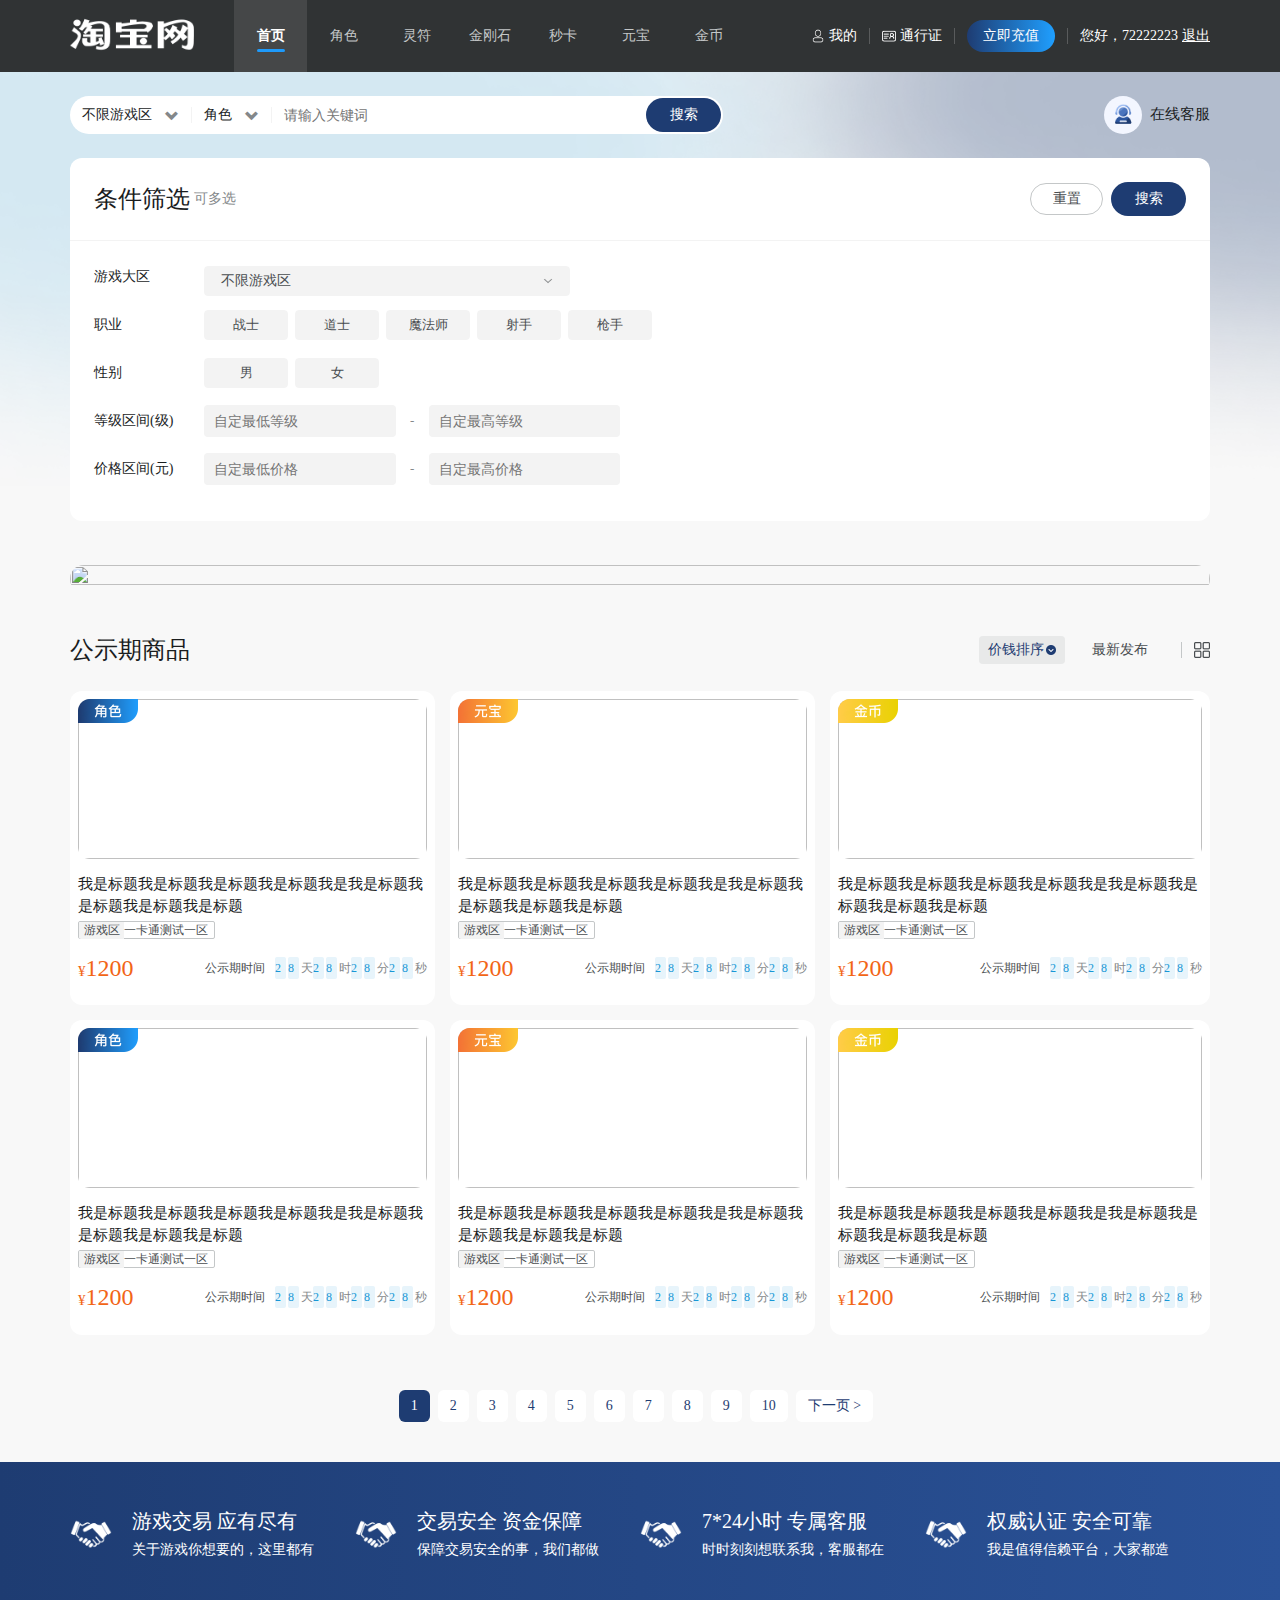
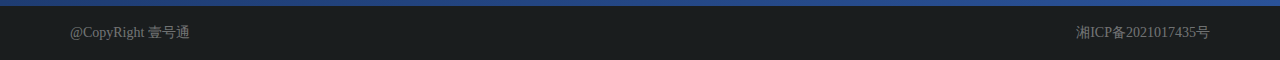
==== commit b1510542: "update" ====
--- a/index.html
+++ b/index.html
@@ -1,1857 +1,1366 @@
 <!DOCTYPE html>
 <html>
-    <head>
-        <meta charset="utf-8" />
-        <meta http-equiv="content-type" content="text/html; charset=utf-8" />
-        <meta http-equiv="X-UA-Compatible" content="IE=Edge" />
-        <meta
-            name="viewport"
-            content="width=device-width, initial-scale=1.0, minimum-scale=1.0, maximum-scale=1.0, user-scalable=no"
-        />
-        <meta name="apple-mobile-web-app-status-bar-style" content="black" />
-        <meta
-            name="report"
-            content='{"spm":"1001.2101","extra":{"titAb":"new"},"pid":"blog"}'
-        />
-        <meta name="applicable-device" content="mobile" />
-        <meta http-equiv="Cache-Control" content="no-transform" />
-        <meta http-equiv="Cache-Control" content="no-siteapp" />
-        <meta content="yes" name="apple-mobile-web-app-capable" />
-        <meta content="black" name="apple-mobile-web-app-status-bar-style" />
-        <meta content="telephone=no" name="format-detection" />
-        <meta content="email=no" name="format-detection" />
-        <meta name="referrer" content="always" />
-        <title></title>
-        <link rel="stylesheet" href="bootstrap/css/bootstrap.min.css" />
-        <link rel="stylesheet" href="css/animate.min.css" />
-        <link rel="stylesheet" href="css/swiper.css" />
-        <link rel="stylesheet" href="./css/style.css" />
-        <link rel="stylesheet" href="./css/index.css" />
-    </head>
-    <body>
-        <div id="header">
-            <div class="pc-nav">
-                <header class="header-comp">
-                    <div class="container h-100">
-                        <div class="flex-b align-center h-100">
-                            <div class="left flex align-center h-100">
-                                <div
-                                    class="logo pointer"
-                                    onclick="toHome()"
-                                ></div>
-                                <div class="menu-list f1 flex-a align-center">
-                                    <div
-                                        class="menu-item pointer"
-                                        data-path="index"
-                                    >
-                                        <span
-                                            >首页<span class="line"></span
-                                        ></span>
-                                    </div>
-                                    <div
-                                        class="menu-item pointer"
-                                        data-path="role"
-                                    >
-                                        <span
-                                            >角色<span class="line"></span
-                                        ></span>
-                                    </div>
-                                    <div
-                                        class="menu-item pointer"
-                                        data-path="lingfu"
-                                    >
-                                        <span
-                                            >灵符<span class="line"></span
-                                        ></span>
-                                    </div>
-                                    <div
-                                        class="menu-item pointer"
-                                        data-path="jingangshi"
-                                    >
-                                        <span
-                                            >金刚石<span class="line"></span
-                                        ></span>
-                                    </div>
-                                    <div
-                                        class="menu-item pointer"
-                                        data-path="card"
-                                    >
-                                        <span
-                                            >秒卡<span class="line"></span
-                                        ></span>
-                                    </div>
-                                    <div
-                                        class="menu-item pointer"
-                                        data-path="yuanbao"
-                                    >
-                                        <span
-                                            >元宝<span class="line"></span
-                                        ></span>
-                                    </div>
-                                    <div
-                                        class="menu-item pointer"
-                                        data-path="jinbi"
-                                    >
-                                        <span
-                                            >金币<span class="line"></span
-                                        ></span>
-                                    </div>
-                                </div>
-                            </div>
-                            <div class="right flex-e align-center h-100">
-                                <div
-                                    class="info-item pointer"
-                                    onclick="toPage('me')"
-                                >
-                                    <img
-                                        src="./img/me.png"
-                                        alt=""
-                                        class="icon"
-                                    />
-                                    我的
-                                </div>
-                                <div class="line"></div>
-                                <div class="info-item pointer">
-                                    <img
-                                        src="./img/txz.png"
-                                        alt=""
-                                        class="icon"
-                                    />
-                                    通行证
-                                </div>
-                                <div class="line"></div>
-                                <div class="quick-charge pointer">立即充值</div>
-                                <div class="line"></div>
-                                <div class="info">您好，72222223</div>
-                                <div class="logout">退出</div>
-                            </div>
-                        </div>
-                    </div>
-                </header>
-            </div>
+	<head>
+		<meta charset="utf-8" />
+		<meta http-equiv="content-type" content="text/html; charset=utf-8" />
+		<meta http-equiv="X-UA-Compatible" content="IE=Edge" />
+		<meta name="viewport"
+			content="width=device-width, initial-scale=1.0, minimum-scale=1.0, maximum-scale=1.0, user-scalable=no" />
+		<meta name="apple-mobile-web-app-status-bar-style" content="black" />
+		<meta name="report" content='{"spm":"1001.2101","extra":{"titAb":"new"},"pid":"blog"}' />
+		<meta name="applicable-device" content="mobile" />
+		<meta http-equiv="Cache-Control" content="no-transform" />
+		<meta http-equiv="Cache-Control" content="no-siteapp" />
+		<meta content="yes" name="apple-mobile-web-app-capable" />
+		<meta content="black" name="apple-mobile-web-app-status-bar-style" />
+		<meta content="telephone=no" name="format-detection" />
+		<meta content="email=no" name="format-detection" />
+		<meta name="referrer" content="always" />
+		<title></title>
+		<link rel="stylesheet" href="bootstrap/css/bootstrap.min.css" />
+		<link rel="stylesheet" href="css/animate.min.css" />
+		<link rel="stylesheet" href="css/swiper.css" />
+		<link rel="stylesheet" href="./css/style.css" />
+		<link rel="stylesheet" href="./css/index.css" />
+	</head>
+	<body>
+		<div id="header">
+			<div class="pc-nav">
+				<header class="header-comp">
+					<div class="container h-100">
+						<div class="flex-b align-center h-100">
+							<div class="left flex align-center h-100">
+								<div class="logo pointer" onclick="toHome()"></div>
+								<div class="menu-list f1 flex-a align-center">
+									<div class="menu-item pointer" data-path="index" onclick="toPage('index')">
+										<span>首页<span class="line"></span></span>
+									</div>
+									<div class="menu-item pointer" data-path="role" onclick="toPage('role')">
+										<span>角色<span class="line"></span></span>
+									</div>
+									<div class="menu-item pointer" data-path="lingfu" onclick="toPage('lingfu')">
+										<span>灵符<span class="line"></span></span>
+									</div>
+									<div class="menu-item pointer" data-path="jingangshi"
+										onclick="toPage('jingangshi')">
+										<span>金刚石<span class="line"></span></span>
+									</div>
+									<div class="menu-item pointer" data-path="card" onclick="toPage('card')">
+										<span>秒卡<span class="line"></span></span>
+									</div>
+									<div class="menu-item pointer" data-path="yuanbao" onclick="toPage('yuanbao')">
+										<span>元宝<span class="line"></span></span>
+									</div>
+									<div class="menu-item pointer" data-path="jinbi" onclick="toPage('jinbi')">
+										<span>金币<span class="line"></span></span>
+									</div>
+								</div>
+							</div>
+							<div class="right flex-e align-center h-100">
+								<div class="info-item pointer" onclick="toPage('me')">
+									<img src="./img/me.png" alt="" class="icon" />
+									我的
+								</div>
+								<div class="line"></div>
+								<div class="info-item pointer">
+									<img src="./img/txz.png" alt="" class="icon" />
+									通行证
+								</div>
+								<div class="line"></div>
+								<div class="quick-charge pointer">立即充值</div>
+								<div class="line"></div>
+								<div class="info">您好，72222223</div>
+								<div class="logout">退出</div>
+							</div>
+						</div>
+					</div>
+				</header>
+			</div>
 
-            <div class="m-nav">
-                <header class="m-header-comp">
-                    <div class="flex-b">
-                        <div class="left logo no-shrink"></div>
-                        <div class="middle f1">
-                            <div
-                                class="search-box flex align-center"
-                                style="display: none"
-                            >
-                                <div class="icon"></div>
-                                <input type="text" placeholder="请输入关键词" />
-                                <div class="header-search-btn">搜索</div>
-                            </div>
-                        </div>
-                        <div class="right flex-e no-shrink align-center">
-                            <div class="kefu">
-                                <div class="img"></div>
-                            </div>
-                            <div
-                                class="m-menu"
-                                onclick="toggleMMenu(true)"
-                            ></div>
-                        </div>
-                    </div>
-                    <div class="m-search-box m-nav">
-                        <div class="container">
-                            <div class="grid-2">
-                                <div
-                                    class="flex-c align-center m-search-item"
-                                    onclick="toggleLayer('#layer1',true)"
-                                >
-                                    <span id="mSelect1">不限游戏区</span>
-                                    <span class="arrow"></span>
-                                </div>
-                                <div
-                                    class="flex-c align-center m-search-item"
-                                    onclick="toggleLayer('#layer2',true)"
-                                >
-                                    <span id="mSelect2">角色</span>
-                                    <span class="arrow"></span>
-                                </div>
-                            </div>
-                            <div class="search-box flex align-center">
-                                <div class="icon"></div>
-                                <input type="text" placeholder="请输入关键词" />
-                                <div class="header-search-btn">搜索</div>
-                            </div>
-                        </div>
-                    </div>
-                </header>
-                <div class="layer-box hidden" id="layer1">
-                    <div
-                        class="content-box flex-v flex-b animate__animated animate__fadeInUp"
-                    >
-                        <div>
-                            <div class="flex-b align-center">
-                                <div class="flex align-center">
-                                    <div class="brand">条件筛选</div>
-                                    <div class="sub">可多选</div>
-                                </div>
-                                <div
-                                    class="close"
-                                    onclick="toggleLayer('#layer1',false)"
-                                ></div>
-                            </div>
-                            <div class="name">游戏大区</div>
-                            <div
-                                class="select-box w-100"
-                                style="width: 100%; margin-top: 8px"
-                            >
-                                <div
-                                    class="w-100 flex-b"
-                                    onclick="toggleSelect(this)"
-                                >
-                                    <div class="select-value f1">
-                                        <span id="layerSelect1"
-                                            >不限游戏区</span
-                                        >
-                                        <div class="arrow"></div>
-                                    </div>
-                                </div>
-                                <div class="option-list hidden">
-                                    <div
-                                        class="option-item"
-                                        onclick="getOption(this.innerText,'#layerSelect1')"
-                                    >
-                                        不限游戏区
-                                    </div>
-                                    <div
-                                        class="option-item"
-                                        onclick="getOption(this.innerText,'#layerSelect1')"
-                                    >
-                                        笑傲江湖
-                                    </div>
-                                    <div
-                                        class="option-item"
-                                        onclick="getOption(this.innerText,'#layerSelect1')"
-                                    >
-                                        海纳百川
-                                    </div>
-                                    <div
-                                        class="option-item"
-                                        onclick="getOption(this.innerText,'#layerSelect1')"
-                                    >
-                                        金戈铁马
-                                    </div>
-                                </div>
-                            </div>
-                            <div id="optional" class="hidden">
-                                <div class="name">职业</div>
-                                <div class="flex align-center multi-selection">
-                                    <div
-                                        class="tag"
-                                        onclick="toggleMulti(this)"
-                                    >
-                                        战士
-                                    </div>
-                                    <div
-                                        class="tag"
-                                        onclick="toggleMulti(this)"
-                                    >
-                                        道士
-                                    </div>
-                                    <div
-                                        class="tag"
-                                        onclick="toggleMulti(this)"
-                                    >
-                                        魔法师
-                                    </div>
-                                    <div
-                                        class="tag"
-                                        onclick="toggleMulti(this)"
-                                    >
-                                        射手
-                                    </div>
-                                    <div
-                                        class="tag"
-                                        onclick="toggleMulti(this)"
-                                    >
-                                        枪手
-                                    </div>
-                                </div>
-                                <div class="name">性别</div>
-                                <div class="flex align-center multi-selection">
-                                    <div
-                                        class="tag"
-                                        onclick="toggleSingle(this,'tag')"
-                                    >
-                                        男
-                                    </div>
-                                    <div
-                                        class="tag"
-                                        onclick="toggleSingle(this,'tag')"
-                                    >
-                                        女
-                                    </div>
-                                </div>
-                                <div class="name">等级区间(级)</div>
-                                <div
-                                    class="flex-b align-center price-box-wrapper"
-                                >
-                                    <div class="price-item">
-                                        <input
-                                            type="number"
-                                            placeholder="自定最低等级"
-                                        />
-                                    </div>
-                                    <span>-</span>
-                                    <div class="price-item">
-                                        <input
-                                            type="number"
-                                            placeholder="自定最高等级"
-                                        />
-                                    </div>
-                                </div>
-                                <div class="name">价格区间(元)</div>
-                                <div
-                                    class="flex-b align-center price-box-wrapper"
-                                >
-                                    <div class="price-item">
-                                        <input
-                                            type="number"
-                                            placeholder="自定最低价格"
-                                        />
-                                    </div>
-                                    <span>-</span>
-                                    <div class="price-item">
-                                        <input
-                                            type="number"
-                                            placeholder="自定最高价格"
-                                        />
-                                    </div>
-                                </div>
-                            </div>
-                        </div>
-                        <div class="btn-group-container flex-b align-center">
-                            <div class="cancel-btn">重置</div>
-                            <div class="buy-btn">确定</div>
-                        </div>
-                    </div>
-                </div>
-                <div class="layer-box hidden" id="layer2">
-                    <div
-                        class="content-box flex-v flex-b animate__animated animate__fadeInUp"
-                    >
-                        <div>
-                            <div class="flex-b align-center">
-                                <div class="flex align-center">
-                                    <div class="brand">条件筛选</div>
-                                    <div class="sub">可多选</div>
-                                </div>
-                                <div
-                                    class="close"
-                                    onclick="toggleLayer('#layer2',false)"
-                                ></div>
-                            </div>
-                            <div class="flex align-center multi-selection">
-                                <div
-                                    class="tag active"
-                                    onclick="toggleSingle(this,'tag',true)"
-                                >
-                                    角色
-                                </div>
-                                <div
-                                    class="tag"
-                                    onclick="toggleSingle(this,'tag',true)"
-                                >
-                                    货币
-                                </div>
-                            </div>
-                            <div class="name">游戏大区</div>
-                            <div
-                                class="select-box w-100"
-                                style="width: 100%; margin-top: 8px"
-                            >
-                                <div
-                                    class="w-100 flex-b"
-                                    onclick="toggleSelect(this)"
-                                >
-                                    <div class="select-value f1">
-                                        <span id="layerSelect2"
-                                            >不限游戏区</span
-                                        >
-                                        <div class="arrow"></div>
-                                    </div>
-                                </div>
-                                <div class="option-list hidden">
-                                    <div
-                                        class="option-item"
-                                        onclick="getOption(this.innerText,'#layerSelect2')"
-                                    >
-                                        不限游戏区
-                                    </div>
-                                    <div
-                                        class="option-item"
-                                        onclick="getOption(this.innerText,'#layerSelect2')"
-                                    >
-                                        笑傲江湖
-                                    </div>
-                                    <div
-                                        class="option-item"
-                                        onclick="getOption(this.innerText,'#layerSelect2')"
-                                    >
-                                        海纳百川
-                                    </div>
-                                    <div
-                                        class="option-item"
-                                        onclick="getOption(this.innerText,'#layerSelect2')"
-                                    >
-                                        金戈铁马
-                                    </div>
-                                </div>
-                            </div>
-                            <div id="optional">
-                                <div class="name">职业</div>
-                                <div class="flex align-center multi-selection">
-                                    <div
-                                        class="tag"
-                                        onclick="toggleMulti(this)"
-                                    >
-                                        战士
-                                    </div>
-                                    <div
-                                        class="tag"
-                                        onclick="toggleMulti(this)"
-                                    >
-                                        道士
-                                    </div>
-                                    <div
-                                        class="tag"
-                                        onclick="toggleMulti(this)"
-                                    >
-                                        魔法师
-                                    </div>
-                                    <div
-                                        class="tag"
-                                        onclick="toggleMulti(this)"
-                                    >
-                                        射手
-                                    </div>
-                                    <div
-                                        class="tag"
-                                        onclick="toggleMulti(this)"
-                                    >
-                                        枪手
-                                    </div>
-                                </div>
-                                <div class="name">性别</div>
-                                <div class="flex align-center multi-selection">
-                                    <div
-                                        class="tag"
-                                        onclick="toggleSingle(this,'tag')"
-                                    >
-                                        男
-                                    </div>
-                                    <div
-                                        class="tag"
-                                        onclick="toggleSingle(this,'tag')"
-                                    >
-                                        女
-                                    </div>
-                                </div>
-                                <div class="name">等级区间(级)</div>
-                                <div
-                                    class="flex-b align-center price-box-wrapper"
-                                >
-                                    <div class="price-item">
-                                        <input
-                                            type="number"
-                                            placeholder="自定最低等级"
-                                        />
-                                    </div>
-                                    <span>-</span>
-                                    <div class="price-item">
-                                        <input
-                                            type="number"
-                                            placeholder="自定最高等级"
-                                        />
-                                    </div>
-                                </div>
-                            </div>
-                            <div class="name">价格区间(元)</div>
-                            <div class="flex-b align-center price-box-wrapper">
-                                <div class="price-item">
-                                    <input
-                                        type="number"
-                                        placeholder="自定最低价格"
-                                    />
-                                </div>
-                                <span>-</span>
-                                <div class="price-item">
-                                    <input
-                                        type="number"
-                                        placeholder="自定最高价格"
-                                    />
-                                </div>
-                            </div>
-                        </div>
-                        <div class="btn-group-container flex-b align-center">
-                            <div class="cancel-btn">重置</div>
-                            <div class="buy-btn">确定</div>
-                        </div>
-                    </div>
-                </div>
-            </div>
-        </div>
-        <div id="index" class="page">
-            <div id="search">
-                <div id="searchBox" class="pc-nav">
-                    <div class="container">
-                        <div class="flex-b align-center w-100">
-                            <div class="search-box flex-b align-center">
-                                <div class="flex align-center f1">
-                                    <div class="search-item-box">
-                                        <div
-                                            class="search-item flex-b align-center"
-                                            style="width: 97px"
-                                            onclick="toggleSelect(this)"
-                                        >
-                                            <span id="select1">不限游戏区</span>
-                                            <span
-                                                class="glyphicon glyphicon-chevron-down arrow"
-                                            ></span>
-                                        </div>
-                                        <div
-                                            class="option-list hidden"
-                                            style="width: 120px"
-                                        >
-                                            <div
-                                                class="option-item"
-                                                onclick="getOption(this.innerText,'#select1','#queryPart')"
-                                            >
-                                                不限游戏区
-                                            </div>
-                                            <div
-                                                class="option-item"
-                                                onclick="getOption(this.innerText,'#select1','#queryPart')"
-                                            >
-                                                笑傲江湖
-                                            </div>
-                                            <div
-                                                class="option-item"
-                                                onclick="getOption(this.innerText,'#select1','#queryPart')"
-                                            >
-                                                海纳百川
-                                            </div>
-                                            <div
-                                                class="option-item"
-                                                onclick="getOption(this.innerText,'#select1','#queryPart')"
-                                            >
-                                                金戈铁马
-                                            </div>
-                                        </div>
-                                    </div>
-                                    <div class="line"></div>
-                                    <div class="search-item-box">
-                                        <div
-                                            class="search-item flex-b align-center"
-                                            style="width: 55px"
-                                            onclick="toggleSelect(this)"
-                                        >
-                                            <span id="select2">角色</span>
-                                            <span
-                                                class="glyphicon glyphicon-chevron-down arrow"
-                                            ></span>
-                                        </div>
-                                        <div
-                                            class="option-list hidden"
-                                            style="width: 80px"
-                                        >
-                                            <div
-                                                class="option-item"
-                                                onclick="toggleJueseSelect(this.innerText,'#select2','#queryPart','#innerOptional',true)"
-                                            >
-                                                角色
-                                            </div>
-                                            <div
-                                                class="option-item"
-                                                onclick="toggleJueseSelect(this.innerText,'#select2','#queryPart','#innerOptional',false)"
-                                            >
-                                                货币
-                                            </div>
-                                        </div>
-                                    </div>
-                                    <div class="line"></div>
-                                    <input
-                                        type="text"
-                                        placeholder="请输入关键词"
-                                    />
-                                </div>
-                                <div class="flex-e align-center">
-                                    <div class="search-btn flex-c align-center">
-                                        搜索
-                                    </div>
-                                </div>
-                            </div>
-                            <div class="flex-e align-center kefu">
-                                <div class="icon-box">
-                                    <div class="icon"></div>
-                                </div>
-                                在线客服
-                            </div>
-                        </div>
-                    </div>
-                    <div
-                        class="container hidden animate__animated animate__fadeIn"
-                        id="queryPart"
-                    >
-                        <div class="query-box" id="queryBox">
-                            <div class="header flex-b align-center">
-                                <div class="brand-box" style="margin-top: 0">
-                                    <div class="brand">条件筛选</div>
-                                    <div class="sub">可多选</div>
-                                </div>
-                                <div class="flex-e align-center">
-                                    <div
-                                        class="reset-btn"
-                                        style="margin-right: 8px"
-                                    >
-                                        重置
-                                    </div>
-                                    <div class="search-btn">搜索</div>
-                                </div>
-                            </div>
-                            <div class="content">
-                                <div class="flex align-center item">
-                                    <div class="name">游戏大区</div>
-                                    <div
-                                        class="select-box"
-                                        style="width: 366px; margin-top: 8px"
-                                    >
-                                        <div
-                                            class="w-100 flex-b"
-                                            onclick="toggleSelect(this)"
-                                        >
-                                            <div class="select-value f1">
-                                                <span id="layerSelect1Web"
-                                                    >不限游戏区</span
-                                                >
-                                                <div class="arrow"></div>
-                                            </div>
-                                        </div>
-                                        <div class="option-list hidden">
-                                            <div
-                                                class="option-item"
-                                                onclick="getWebOption(this.innerText,'#layerSelect1Web','#delTag1')"
-                                            >
-                                                不限游戏区
-                                            </div>
-                                            <div
-                                                class="option-item"
-                                                onclick="getWebOption(this.innerText,'#layerSelect1Web','#delTag1')"
-                                            >
-                                                笑傲江湖
-                                            </div>
-                                            <div
-                                                class="option-item"
-                                                onclick="getWebOption(this.innerText,'#layerSelect1Web','#delTag1')"
-                                            >
-                                                海纳百川
-                                            </div>
-                                            <div
-                                                class="option-item"
-                                                onclick="getWebOption(this.innerText,'#layerSelect1Web','#delTag1')"
-                                            >
-                                                金戈铁马
-                                            </div>
-                                        </div>
-                                    </div>
-                                </div>
-                                <div id="outerOptional">
-                                    <div id="innerOptional">
-                                        <div class="flex align-center item">
-                                            <div class="name">职业</div>
-                                            <div
-                                                class="flex align-center multi-selection"
-                                                id="multiSelection"
-                                            >
-                                                <div
-                                                    class="tag"
-                                                    onclick="toggleMulti(this,'#multiSelection')"
-                                                >
-                                                    战士
-                                                </div>
-                                                <div
-                                                    class="tag"
-                                                    onclick="toggleMulti(this,'#multiSelection')"
-                                                >
-                                                    道士
-                                                </div>
-                                                <div
-                                                    class="tag"
-                                                    onclick="toggleMulti(this,'#multiSelection')"
-                                                >
-                                                    魔法师
-                                                </div>
-                                                <div
-                                                    class="tag"
-                                                    onclick="toggleMulti(this,'#multiSelection')"
-                                                >
-                                                    射手
-                                                </div>
-                                                <div
-                                                    class="tag"
-                                                    onclick="toggleMulti(this,'#multiSelection')"
-                                                >
-                                                    枪手
-                                                </div>
-                                            </div>
-                                        </div>
-                                        <div class="flex align-center item">
-                                            <div class="name">性别</div>
-                                            <div
-                                                class="flex align-center multi-selection"
-                                            >
-                                                <div
-                                                    class="tag"
-                                                    onclick="toggleSingle(this,'tag')"
-                                                >
-                                                    男
-                                                </div>
-                                                <div
-                                                    class="tag"
-                                                    onclick="toggleSingle(this,'tag')"
-                                                >
-                                                    女
-                                                </div>
-                                            </div>
-                                        </div>
-                                        <div class="flex align-center item">
-                                            <div class="name">等级区间(级)</div>
-                                            <div
-                                                class="flex-b align-center price-box-wrapper"
-                                            >
-                                                <div class="price-item">
-                                                    <input
-                                                        type="number"
-                                                        placeholder="自定最低等级"
-                                                    />
-                                                </div>
-                                                <span>-</span>
-                                                <div class="price-item">
-                                                    <input
-                                                        type="number"
-                                                        placeholder="自定最高等级"
-                                                    />
-                                                </div>
-                                            </div>
-                                        </div>
-                                    </div>
-                                    <div class="flex align-center item">
-                                        <div class="name">价格区间(元)</div>
-                                        <div
-                                            class="flex-b align-center price-box-wrapper"
-                                        >
-                                            <div class="price-item">
-                                                <input
-                                                    type="number"
-                                                    placeholder="自定最低价格"
-                                                />
-                                            </div>
-                                            <span>-</span>
-                                            <div class="price-item">
-                                                <input
-                                                    type="number"
-                                                    placeholder="自定最高价格"
-                                                />
-                                            </div>
-                                        </div>
-                                    </div>
-                                </div>
-                            </div>
-                        </div>
-                    </div>
-                </div>
-            </div>
-            <div class="container">
-                <div class="swiper mySwiper">
-                    <div class="swiper-wrapper">
-                        <div class="swiper-slide">
-                            <img
-                                src="https://img2.baidu.com/it/u=1030289170,791720613&fm=253&fmt=auto&app=138&f=JPEG"
-                                alt=""
-                            />
-                        </div>
-                    </div>
-                </div>
-            </div>
-            <div class="container m-nopad">
-                <div class="brand-box flex-b align-center">
-                    <div class="brand">公示期商品</div>
-                    <div class="flex-e align-center">
-                        <div
-                            class="order active pc-block"
-                            onclick="toggleOrderTab(this)"
-                        >
-                            价钱排序
-                            <div class="icon"></div>
-                        </div>
-                        <div
-                            class="order pc-block"
-                            style="margin-right: 0"
-                            onclick="toggleOrderTab(this)"
-                        >
-                            最新发布
-                            <div class="icon"></div>
-                        </div>
-                        <div class="line pc-block"></div>
-                        <div class="menu" onclick="toggleMode()"></div>
-                    </div>
-                </div>
-                <div id="mode">
-                    <div id="homeMode1">
-                        <div id="cardType">
-                            <div class="card-list">
-                                <div
-                                    class="order-list m-flex flex-a align-center"
-                                    style="margin-bottom: 10px"
-                                >
-                                    <div
-                                        class="order active"
-                                        onclick="toggleOrderTab(this)"
-                                        style="background: transparent"
-                                    >
-                                        价钱排序
-                                        <div class="icon"></div>
-                                    </div>
-                                    <div
-                                        class="order"
-                                        style="background: transparent"
-                                        onclick="toggleOrderTab(this)"
-                                    >
-                                        最新发布
-                                        <div class="icon"></div>
-                                    </div>
-                                </div>
-                                <div class="card-item">
-                                    <div class="img-box">
-                                        <div
-                                            class="type-badge"
-                                            style="
+			<div class="m-nav">
+				<header class="m-header-comp">
+					<div class="flex-b">
+						<div class="left logo no-shrink"></div>
+						<div class="middle f1">
+							<div class="search-box flex align-center" style="display: none">
+								<div class="icon"></div>
+								<input type="text" placeholder="请输入关键词" />
+								<div class="header-search-btn">搜索</div>
+							</div>
+						</div>
+						<div class="right flex-e no-shrink align-center">
+							<div class="kefu">
+								<div class="img"></div>
+							</div>
+							<div class="m-menu" onclick="toggleMMenu(true)"></div>
+						</div>
+					</div>
+					<div class="m-search-box m-nav">
+						<div class="container">
+							<div class="grid-2">
+								<div class="flex-c align-center m-search-item" onclick="toggleLayer('#layer1',true)">
+									<span id="mSelect1">不限游戏区</span>
+									<span class="arrow"></span>
+								</div>
+								<div class="flex-c align-center m-search-item" onclick="toggleLayer('#layer2',true)">
+									<span id="mSelect2">角色</span>
+									<span class="arrow"></span>
+								</div>
+							</div>
+							<div class="search-box flex align-center">
+								<div class="icon"></div>
+								<input type="text" placeholder="请输入关键词" />
+								<div class="header-search-btn">搜索</div>
+							</div>
+						</div>
+					</div>
+				</header>
+				<div class="layer-box hidden" id="layer1">
+					<div class="content-box flex-v flex-b animate__animated animate__fadeInUp">
+						<div style="min-height: 35vh;">
+							<div class="flex-b align-center">
+								<div class="flex align-center">
+									<div class="brand">条件筛选</div>
+									<div class="sub">可多选</div>
+								</div>
+								<div class="close" onclick="toggleLayer('#layer1',false)"></div>
+							</div>
+							<div class="name">游戏大区</div>
+							<div class="select-box w-100" style="width: 100%; margin-top: 8px">
+								<div class="w-100 flex-b" onclick="toggleSelect(this)">
+									<div class="select-value f1">
+										<span id="layerSelect1">不限游戏区</span>
+										<div class="arrow"></div>
+									</div>
+								</div>
+								<div class="option-list hidden">
+									<div class="option-item" onclick="getOption(this.innerText,'#layerSelect1')">
+										不限游戏区
+									</div>
+									<div class="option-item" onclick="getOption(this.innerText,'#layerSelect1')">
+										笑傲江湖
+									</div>
+									<div class="option-item" onclick="getOption(this.innerText,'#layerSelect1')">
+										海纳百川
+									</div>
+									<div class="option-item" onclick="getOption(this.innerText,'#layerSelect1')">
+										金戈铁马
+									</div>
+								</div>
+							</div>
+							<div id="optional" class="hidden">
+								<div class="name">职业</div>
+								<div class="flex align-center multi-selection">
+									<div class="tag" onclick="toggleMulti(this)">
+										战士
+									</div>
+									<div class="tag" onclick="toggleMulti(this)">
+										道士
+									</div>
+									<div class="tag" onclick="toggleMulti(this)">
+										魔法师
+									</div>
+									<div class="tag" onclick="toggleMulti(this)">
+										射手
+									</div>
+									<div class="tag" onclick="toggleMulti(this)">
+										枪手
+									</div>
+								</div>
+								<div class="name">性别</div>
+								<div class="flex align-center multi-selection">
+									<div class="tag" onclick="toggleSingle(this,'tag')">
+										男
+									</div>
+									<div class="tag" onclick="toggleSingle(this,'tag')">
+										女
+									</div>
+								</div>
+								<div class="name">等级区间(级)</div>
+								<div class="flex-b align-center price-box-wrapper">
+									<div class="price-item">
+										<input type="number" placeholder="自定最低等级" />
+									</div>
+									<span>-</span>
+									<div class="price-item">
+										<input type="number" placeholder="自定最高等级" />
+									</div>
+								</div>
+								<div class="name">价格区间(元)</div>
+								<div class="flex-b align-center price-box-wrapper">
+									<div class="price-item">
+										<input type="number" placeholder="自定最低价格" />
+									</div>
+									<span>-</span>
+									<div class="price-item">
+										<input type="number" placeholder="自定最高价格" />
+									</div>
+								</div>
+							</div>
+						</div>
+						<div class="btn-group-container flex-b align-center">
+							<div class="cancel-btn">重置</div>
+							<div class="buy-btn">确定</div>
+						</div>
+					</div>
+				</div>
+				<div class="layer-box hidden" id="layer2">
+					<div class="content-box flex-v flex-b animate__animated animate__fadeInUp">
+						<div>
+							<div class="flex-b align-center">
+								<div class="flex align-center">
+									<div class="brand">条件筛选</div>
+									<div class="sub">可多选</div>
+								</div>
+								<div class="close" onclick="toggleLayer('#layer2',false)"></div>
+							</div>
+							<div class="flex align-center multi-selection">
+								<div class="tag active" onclick="toggleSingle(this,'tag',true)">
+									角色
+								</div>
+								<div class="tag" onclick="toggleSingle(this,'tag',true)">
+									货币
+								</div>
+							</div>
+							<div class="name">游戏大区</div>
+							<div class="select-box w-100" style="width: 100%; margin-top: 8px">
+								<div class="w-100 flex-b" onclick="toggleSelect(this)">
+									<div class="select-value f1">
+										<span id="layerSelect2">不限游戏区</span>
+										<div class="arrow"></div>
+									</div>
+								</div>
+								<div class="option-list hidden">
+									<div class="option-item" onclick="getOption(this.innerText,'#layerSelect2')">
+										不限游戏区
+									</div>
+									<div class="option-item" onclick="getOption(this.innerText,'#layerSelect2')">
+										笑傲江湖
+									</div>
+									<div class="option-item" onclick="getOption(this.innerText,'#layerSelect2')">
+										海纳百川
+									</div>
+									<div class="option-item" onclick="getOption(this.innerText,'#layerSelect2')">
+										金戈铁马
+									</div>
+								</div>
+							</div>
+							<div id="mRoleSelect" class="hidden">
+								<div class="name">货币类型</div>
+								<div class="flex align-center multi-selection">
+									<div class="tag" onclick="toggleMulti(this)">
+										元宝
+									</div>
+									<div class="tag" onclick="toggleMulti(this)">
+										金币
+									</div>
+									<div class="tag" onclick="toggleMulti(this)">
+										秒卡
+									</div>
+								</div>
+							</div>
+							<div id="optional">
+								<div class="name">职业</div>
+								<div class="flex align-center multi-selection">
+									<div class="tag" onclick="toggleMulti(this)">
+										战士
+									</div>
+									<div class="tag" onclick="toggleMulti(this)">
+										道士
+									</div>
+									<div class="tag" onclick="toggleMulti(this)">
+										魔法师
+									</div>
+									<div class="tag" onclick="toggleMulti(this)">
+										射手
+									</div>
+									<div class="tag" onclick="toggleMulti(this)">
+										枪手
+									</div>
+								</div>
+								<div class="name">性别</div>
+								<div class="flex align-center multi-selection">
+									<div class="tag" onclick="toggleSingle(this,'tag')">
+										男
+									</div>
+									<div class="tag" onclick="toggleSingle(this,'tag')">
+										女
+									</div>
+								</div>
+								<div class="name">等级区间(级)</div>
+								<div class="flex-b align-center price-box-wrapper">
+									<div class="price-item">
+										<input type="number" placeholder="自定最低等级" />
+									</div>
+									<span>-</span>
+									<div class="price-item">
+										<input type="number" placeholder="自定最高等级" />
+									</div>
+								</div>
+							</div>
+							<div class="name">价格区间(元)</div>
+							<div class="flex-b align-center price-box-wrapper">
+								<div class="price-item">
+									<input type="number" placeholder="自定最低价格" />
+								</div>
+								<span>-</span>
+								<div class="price-item">
+									<input type="number" placeholder="自定最高价格" />
+								</div>
+							</div>
+						</div>
+						<div class="btn-group-container flex-b align-center">
+							<div class="cancel-btn">重置</div>
+							<div class="buy-btn">确定</div>
+						</div>
+					</div>
+				</div>
+			</div>
+		</div>
+
+		<div id="index" class="page">
+			<div id="search">
+				<div id="searchBox" class="pc-nav">
+					<div class="container">
+						<div class="flex-b align-center w-100">
+							<div class="search-box flex-b align-center">
+								<div class="flex align-center f1">
+									<div class="search-item-box">
+										<div class="search-item flex-b align-center" style="width: 97px"
+											onclick="toggleSelect(this)">
+											<span id="select1">不限游戏区</span>
+											<span class="glyphicon glyphicon-chevron-down arrow"></span>
+										</div>
+										<div class="option-list hidden" style="width: 120px">
+											<div class="option-item"
+												onclick="getOption(this.innerText,'#select1','#queryPart')">
+												不限游戏区
+											</div>
+											<div class="option-item"
+												onclick="getOption(this.innerText,'#select1','#queryPart')">
+												笑傲江湖
+											</div>
+											<div class="option-item"
+												onclick="getOption(this.innerText,'#select1','#queryPart')">
+												海纳百川
+											</div>
+											<div class="option-item"
+												onclick="getOption(this.innerText,'#select1','#queryPart')">
+												金戈铁马
+											</div>
+										</div>
+									</div>
+									<div class="line"></div>
+									<div class="search-item-box">
+										<div class="search-item flex-b align-center" style="width: 55px"
+											onclick="toggleSelect(this)">
+											<span id="select2">角色</span>
+											<span class="glyphicon glyphicon-chevron-down arrow"></span>
+										</div>
+										<div class="option-list hidden" style="width: 80px">
+											<div class="option-item"
+												onclick="toggleJueseSelect(this.innerText,'#select2','#queryPart','#innerOptional',true,'#huobiOptional')">
+												角色
+											</div>
+											<div class="option-item"
+												onclick="toggleJueseSelect(this.innerText,'#select2','#queryPart','#innerOptional',false,'#huobiOptional')">
+												货币
+											</div>
+										</div>
+									</div>
+									<div class="line"></div>
+									<input type="text" placeholder="请输入关键词" />
+								</div>
+								<div class="flex-e align-center">
+									<div class="search-btn flex-c align-center">
+										搜索
+									</div>
+								</div>
+							</div>
+							<div class="flex-e align-center kefu">
+								<div class="icon-box">
+									<div class="icon"></div>
+								</div>
+								在线客服
+							</div>
+						</div>
+					</div>
+					<div class="container animate__animated animate__fadeIn" id="queryPart">
+						<div class="query-box" id="queryBox">
+							<div class="header flex-b align-center">
+								<div class="brand-box" style="margin-top: 0">
+									<div class="brand">条件筛选</div>
+									<div class="sub">可多选</div>
+								</div>
+								<div class="flex-e align-center">
+									<div class="reset-btn" style="margin-right: 8px">
+										重置
+									</div>
+									<div class="search-btn">搜索</div>
+								</div>
+							</div>
+							<div class="content">
+								<div class="flex align-center item">
+									<div class="name">游戏大区</div>
+									<div class="select-box" style="width: 366px; margin-top: 8px">
+										<div class="w-100 flex-b" onclick="toggleSelect(this)">
+											<div class="select-value f1">
+												<span id="layerSelect1Web">不限游戏区</span>
+												<div class="arrow"></div>
+											</div>
+										</div>
+										<div class="option-list hidden" style="margin-top: -34px;">
+											<div class="option-item"
+												onclick="getWebOption(this.innerText,'#layerSelect1Web','#delTag1')">
+												不限游戏区
+											</div>
+											<div class="option-item"
+												onclick="getWebOption(this.innerText,'#layerSelect1Web','#delTag1')">
+												笑傲江湖
+											</div>
+											<div class="option-item"
+												onclick="getWebOption(this.innerText,'#layerSelect1Web','#delTag1')">
+												海纳百川
+											</div>
+											<div class="option-item"
+												onclick="getWebOption(this.innerText,'#layerSelect1Web','#delTag1')">
+												金戈铁马
+											</div>
+										</div>
+									</div>
+								</div>
+								<div id="outerOptional">
+									<div id="innerOptional">
+										<div class="flex align-center item">
+											<div class="name">职业</div>
+											<div class="flex align-center multi-selection" id="multiSelection">
+												<div class="tag" onclick="toggleMulti(this,'#multiSelection')">
+													战士
+												</div>
+												<div class="tag" onclick="toggleMulti(this,'#multiSelection')">
+													道士
+												</div>
+												<div class="tag" onclick="toggleMulti(this,'#multiSelection')">
+													魔法师
+												</div>
+												<div class="tag" onclick="toggleMulti(this,'#multiSelection')">
+													射手
+												</div>
+												<div class="tag" onclick="toggleMulti(this,'#multiSelection')">
+													枪手
+												</div>
+											</div>
+										</div>
+										<div class="flex align-center item">
+											<div class="name">性别</div>
+											<div class="flex align-center multi-selection">
+												<div class="tag" onclick="toggleSingle(this,'tag')">
+													男
+												</div>
+												<div class="tag" onclick="toggleSingle(this,'tag')">
+													女
+												</div>
+											</div>
+										</div>
+										<div class="flex align-center item" id="level">
+											<div class="name">等级区间(级)</div>
+											<div class="flex-b align-center price-box-wrapper">
+												<div class="price-item">
+													<input type="number" oninput="changeNumber(this,'#delTag4','等级区间:')"
+														placeholder="自定最低等级" />
+												</div>
+												<span>-</span>
+												<div class="price-item">
+													<input type="number" oninput="changeNumber(this,'#delTag4','等级区间:')"
+														placeholder="自定最高等级" />
+												</div>
+											</div>
+										</div>
+									</div>
+									<div id="huobiOptional" class="hidden">
+										<div class="flex align-center item">
+											<div class="name">货币类型</div>
+											<div class="flex align-center multi-selection" id="huobiSelection">
+												<div class="tag" onclick="toggleMulti(this,'#huobiSelection')">
+													元宝
+												</div>
+												<div class="tag" onclick="toggleMulti(this,'#huobiSelection')">
+													金币
+												</div>
+												<div class="tag" onclick="toggleMulti(this,'#huobiSelection')">
+													秒卡
+												</div>
+											</div>
+										</div>
+
+									</div>
+									<div class="flex align-center item" id="price">
+										<div class="name">价格区间(元)</div>
+										<div class="flex-b align-center price-box-wrapper">
+											<div class="price-item">
+												<input type="number" oninput="changeNumber(this,'#delTag5','价格区间:')"
+													placeholder="自定最低价格" />
+											</div>
+											<span>-</span>
+											<div class="price-item">
+												<input type="number" oninput="changeNumber(this,'#delTag5','价格区间:')"
+													placeholder="自定最高价格" />
+											</div>
+										</div>
+									</div>
+								</div>
+							</div>
+						</div>
+						<div class="flex align-center" style="margin-top: 20px;">
+							<div class="del-tag hidden" id="delTag1" style="margin-right: 4px">
+								<div id="value"></div>
+								<div class="del glyphicon glyphicon-remove"
+									onclick="clearDelTag(this,'#layerSelect1Web')"></div>
+							</div>
+							<div class="del-tag hidden" id="delTag2">
+								<div id="value"></div>
+								<div class="del glyphicon glyphicon-remove"
+									onclick="clearDelTag(this,'#multiSelection')"></div>
+							</div>
+							<!-- 性别 -->
+							<div class="del-tag hidden" id="delTag3">
+								<div id="value"></div>
+								<div class="del glyphicon glyphicon-remove"
+									onclick="clearDelTag(this,'#multiSelection')"></div>
+							</div>
+							<!-- 等级区间 -->
+							<div class="del-tag hidden" id="delTag4">
+								<div id="value"></div>
+								<div class="del glyphicon glyphicon-remove" onclick="clearDelTag(this,'#level')"></div>
+							</div>
+							<!-- 价格区间 -->
+							<div class="del-tag hidden" id="delTag5">
+								<div id="value"></div>
+								<div class="del glyphicon glyphicon-remove" onclick="clearDelTag(this,'#price')"></div>
+							</div>
+							<div class="del-tag hidden" id="delTag6">
+								<div id="value"></div>
+								<div class="del glyphicon glyphicon-remove"
+									onclick="clearDelTag(this,'#multiSelection')"></div>
+							</div>
+						</div>
+
+					</div>
+				</div>
+			</div>
+
+			<div class="container">
+				<div class="swiper mySwiper">
+					<div class="swiper-wrapper">
+						<div class="swiper-slide">
+							<img src="https://img2.baidu.com/it/u=1030289170,791720613&fm=253&fmt=auto&app=138&f=JPEG"
+								alt="" />
+						</div>
+					</div>
+				</div>
+			</div>
+			<div class="container m-nopad">
+				<div class="brand-box flex-b align-center">
+					<div class="brand">公示期商品</div>
+					<div class="flex-e align-center">
+						<div class="order active pc-block" onclick="toggleOrderTab(this)">
+							价钱排序
+							<div class="icon"></div>
+						</div>
+						<div class="order pc-block" style="margin-right: 0" onclick="toggleOrderTab(this)">
+							最新发布
+							<div class="icon"></div>
+						</div>
+						<div class="line pc-block"></div>
+						<div class="menu" onclick="toggleMode()"></div>
+					</div>
+				</div>
+				<div id="mode">
+					<div id="homeMode1">
+						<div id="cardType">
+							<div class="card-list">
+								<div class="order-list m-flex flex-a align-center" style="margin-bottom: 10px">
+									<div class="order active" onclick="toggleOrderTab(this)"
+										style="background: transparent">
+										价钱排序
+										<div class="icon"></div>
+									</div>
+									<div class="order" style="background: transparent" onclick="toggleOrderTab(this)">
+										最新发布
+										<div class="icon"></div>
+									</div>
+								</div>
+								<div class="card-item" onclick="toPage('roleDetail')">
+									<div class="img-box">
+										<div class="type-badge" style="
                                                 background: url(./img/juese.png)
                                                     no-repeat;
                                                 background-position: center;
                                                 background-size: contain;
-                                            "
-                                        ></div>
-                                        <img
-                                            src="https://img2.baidu.com/it/u=1279980577,766315695&fm=253&fmt=auto&app=138&f=JPEG"
-                                            alt=""
-                                        />
-                                    </div>
-                                    <div class="title">
-                                        我是标题我是标题我是标题我是标题我是我是标题我是标题我是标题我是标题
-                                    </div>
-                                    <div class="zone-box flex align-center">
-                                        <div class="left">游戏区</div>
-                                        <div class="right">一卡通测试一区</div>
-                                    </div>
-                                    <div class="flex-b align-center">
-                                        <div class="price">
-                                            <span>¥</span>1200
-                                        </div>
-                                        <div
-                                            class="countdown flex-e align-center"
-                                        >
-                                            公示期时间
-                                            <span
-                                                class="blue"
-                                                style="margin-left: 10px"
-                                                >2</span
-                                            >
-                                            <span class="blue">8</span>
-                                            <span>天</span>
-                                            <span class="blue">2</span>
-                                            <span class="blue">8</span>
-                                            <span>时</span>
-                                            <span class="blue">2</span>
-                                            <span class="blue">8</span>
-                                            <span>分</span>
-                                            <span class="blue">2</span>
-                                            <span class="blue">8</span>
-                                            <span>秒</span>
-                                        </div>
-                                    </div>
-                                </div>
-                                <div class="card-item">
-                                    <div class="img-box">
-                                        <div
-                                            class="type-badge"
-                                            style="
+                                            "></div>
+										<img src="https://img2.baidu.com/it/u=1279980577,766315695&fm=253&fmt=auto&app=138&f=JPEG"
+											alt="" />
+									</div>
+									<div class="title">
+										我是标题我是标题我是标题我是标题我是我是标题我是标题我是标题我是标题
+									</div>
+									<div class="zone-box flex align-center">
+										<div class="left">游戏区</div>
+										<div class="right">一卡通测试一区</div>
+									</div>
+									<div class="flex-b align-center">
+										<div class="price">
+											<span>¥</span>1200
+										</div>
+										<div class="countdown flex-e align-center">
+											公示期时间
+											<span class="blue" style="margin-left: 10px">2</span>
+											<span class="blue">8</span>
+											<span>天</span>
+											<span class="blue">2</span>
+											<span class="blue">8</span>
+											<span>时</span>
+											<span class="blue">2</span>
+											<span class="blue">8</span>
+											<span>分</span>
+											<span class="blue">2</span>
+											<span class="blue">8</span>
+											<span>秒</span>
+										</div>
+									</div>
+								</div>
+								<div class="card-item">
+									<div class="img-box">
+										<div class="type-badge" style="
                                                 background: url(./img/yuanbao.png)
                                                     no-repeat;
                                                 background-position: center;
                                                 background-size: contain;
-                                            "
-                                        ></div>
-                                        <img
-                                            src="https://img2.baidu.com/it/u=1279980577,766315695&fm=253&fmt=auto&app=138&f=JPEG"
-                                            alt=""
-                                        />
-                                    </div>
-                                    <div class="title">
-                                        我是标题我是标题我是标题我是标题我是我是标题我是标题我是标题我是标题
-                                    </div>
-                                    <div class="zone-box flex align-center">
-                                        <div class="left">游戏区</div>
-                                        <div class="right">一卡通测试一区</div>
-                                    </div>
-                                    <div class="flex-b align-center">
-                                        <div class="price">
-                                            <span>¥</span>1200
-                                        </div>
-                                        <div
-                                            class="countdown flex-e align-center"
-                                        >
-                                            公示期时间
-                                            <span
-                                                class="blue"
-                                                style="margin-left: 10px"
-                                                >2</span
-                                            >
-                                            <span class="blue">8</span>
-                                            <span>天</span>
-                                            <span class="blue">2</span>
-                                            <span class="blue">8</span>
-                                            <span>时</span>
-                                            <span class="blue">2</span>
-                                            <span class="blue">8</span>
-                                            <span>分</span>
-                                            <span class="blue">2</span>
-                                            <span class="blue">8</span>
-                                            <span>秒</span>
-                                        </div>
-                                    </div>
-                                </div>
-                                <div class="card-item">
-                                    <div class="img-box">
-                                        <div
-                                            class="type-badge"
-                                            style="
+                                            "></div>
+										<img src="https://img2.baidu.com/it/u=1279980577,766315695&fm=253&fmt=auto&app=138&f=JPEG"
+											alt="" />
+									</div>
+									<div class="title">
+										我是标题我是标题我是标题我是标题我是我是标题我是标题我是标题我是标题
+									</div>
+									<div class="zone-box flex align-center">
+										<div class="left">游戏区</div>
+										<div class="right">一卡通测试一区</div>
+									</div>
+									<div class="flex-b align-center">
+										<div class="price">
+											<span>¥</span>1200
+										</div>
+										<div class="countdown flex-e align-center">
+											公示期时间
+											<span class="blue" style="margin-left: 10px">2</span>
+											<span class="blue">8</span>
+											<span>天</span>
+											<span class="blue">2</span>
+											<span class="blue">8</span>
+											<span>时</span>
+											<span class="blue">2</span>
+											<span class="blue">8</span>
+											<span>分</span>
+											<span class="blue">2</span>
+											<span class="blue">8</span>
+											<span>秒</span>
+										</div>
+									</div>
+								</div>
+								<div class="card-item" onclick="toPage('jinbiDetail')">
+									<div class="img-box">
+										<div class="type-badge" style="
                                                 background: url(./img/jinbi.png)
                                                     no-repeat;
                                                 background-position: center;
                                                 background-size: contain;
-                                            "
-                                        ></div>
-                                        <img
-                                            src="https://img2.baidu.com/it/u=1279980577,766315695&fm=253&fmt=auto&app=138&f=JPEG"
-                                            alt=""
-                                        />
-                                    </div>
-                                    <div class="title">
-                                        我是标题我是标题我是标题我是标题我是我是标题我是标题我是标题我是标题
-                                    </div>
-                                    <div class="zone-box flex align-center">
-                                        <div class="left">游戏区</div>
-                                        <div class="right">一卡通测试一区</div>
-                                    </div>
-                                    <div class="flex-b align-center">
-                                        <div class="price">
-                                            <span>¥</span>1200
-                                        </div>
-                                        <div
-                                            class="countdown flex-e align-center"
-                                        >
-                                            公示期时间
-                                            <span
-                                                class="blue"
-                                                style="margin-left: 10px"
-                                                >2</span
-                                            >
-                                            <span class="blue">8</span>
-                                            <span>天</span>
-                                            <span class="blue">2</span>
-                                            <span class="blue">8</span>
-                                            <span>时</span>
-                                            <span class="blue">2</span>
-                                            <span class="blue">8</span>
-                                            <span>分</span>
-                                            <span class="blue">2</span>
-                                            <span class="blue">8</span>
-                                            <span>秒</span>
-                                        </div>
-                                    </div>
-                                </div>
-                                <div class="card-item">
-                                    <div class="img-box">
-                                        <div
-                                            class="type-badge"
-                                            style="
+                                            "></div>
+										<img src="https://img2.baidu.com/it/u=1279980577,766315695&fm=253&fmt=auto&app=138&f=JPEG"
+											alt="" />
+									</div>
+									<div class="title">
+										我是标题我是标题我是标题我是标题我是我是标题我是标题我是标题我是标题
+									</div>
+									<div class="zone-box flex align-center">
+										<div class="left">游戏区</div>
+										<div class="right">一卡通测试一区</div>
+									</div>
+									<div class="flex-b align-center">
+										<div class="price">
+											<span>¥</span>1200
+										</div>
+										<div class="countdown flex-e align-center">
+											公示期时间
+											<span class="blue" style="margin-left: 10px">2</span>
+											<span class="blue">8</span>
+											<span>天</span>
+											<span class="blue">2</span>
+											<span class="blue">8</span>
+											<span>时</span>
+											<span class="blue">2</span>
+											<span class="blue">8</span>
+											<span>分</span>
+											<span class="blue">2</span>
+											<span class="blue">8</span>
+											<span>秒</span>
+										</div>
+									</div>
+								</div>
+								<div class="card-item" onclick="toPage('roleDetail')">
+									<div class="img-box">
+										<div class="type-badge" style="
                                                 background: url(./img/juese.png)
                                                     no-repeat;
                                                 background-position: center;
                                                 background-size: contain;
-                                            "
-                                        ></div>
-                                        <img
-                                            src="https://img2.baidu.com/it/u=1279980577,766315695&fm=253&fmt=auto&app=138&f=JPEG"
-                                            alt=""
-                                        />
-                                    </div>
-                                    <div class="title">
-                                        我是标题我是标题我是标题我是标题我是我是标题我是标题我是标题我是标题
-                                    </div>
-                                    <div class="zone-box flex align-center">
-                                        <div class="left">游戏区</div>
-                                        <div class="right">一卡通测试一区</div>
-                                    </div>
-                                    <div class="flex-b align-center">
-                                        <div class="price">
-                                            <span>¥</span>1200
-                                        </div>
-                                        <div
-                                            class="countdown flex-e align-center"
-                                        >
-                                            公示期时间
-                                            <span
-                                                class="blue"
-                                                style="margin-left: 10px"
-                                                >2</span
-                                            >
-                                            <span class="blue">8</span>
-                                            <span>天</span>
-                                            <span class="blue">2</span>
-                                            <span class="blue">8</span>
-                                            <span>时</span>
-                                            <span class="blue">2</span>
-                                            <span class="blue">8</span>
-                                            <span>分</span>
-                                            <span class="blue">2</span>
-                                            <span class="blue">8</span>
-                                            <span>秒</span>
-                                        </div>
-                                    </div>
-                                </div>
-                                <div class="card-item">
-                                    <div class="img-box">
-                                        <div
-                                            class="type-badge"
-                                            style="
+                                            "></div>
+										<img src="https://img2.baidu.com/it/u=1279980577,766315695&fm=253&fmt=auto&app=138&f=JPEG"
+											alt="" />
+									</div>
+									<div class="title">
+										我是标题我是标题我是标题我是标题我是我是标题我是标题我是标题我是标题
+									</div>
+									<div class="zone-box flex align-center">
+										<div class="left">游戏区</div>
+										<div class="right">一卡通测试一区</div>
+									</div>
+									<div class="flex-b align-center">
+										<div class="price">
+											<span>¥</span>1200
+										</div>
+										<div class="countdown flex-e align-center">
+											公示期时间
+											<span class="blue" style="margin-left: 10px">2</span>
+											<span class="blue">8</span>
+											<span>天</span>
+											<span class="blue">2</span>
+											<span class="blue">8</span>
+											<span>时</span>
+											<span class="blue">2</span>
+											<span class="blue">8</span>
+											<span>分</span>
+											<span class="blue">2</span>
+											<span class="blue">8</span>
+											<span>秒</span>
+										</div>
+									</div>
+								</div>
+								<div class="card-item">
+									<div class="img-box">
+										<div class="type-badge" style="
                                                 background: url(./img/yuanbao.png)
                                                     no-repeat;
                                                 background-position: center;
                                                 background-size: contain;
-                                            "
-                                        ></div>
-                                        <img
-                                            src="https://img2.baidu.com/it/u=1279980577,766315695&fm=253&fmt=auto&app=138&f=JPEG"
-                                            alt=""
-                                        />
-                                    </div>
-                                    <div class="title">
-                                        我是标题我是标题我是标题我是标题我是我是标题我是标题我是标题我是标题
-                                    </div>
-                                    <div class="zone-box flex align-center">
-                                        <div class="left">游戏区</div>
-                                        <div class="right">一卡通测试一区</div>
-                                    </div>
-                                    <div class="flex-b align-center">
-                                        <div class="price">
-                                            <span>¥</span>1200
-                                        </div>
-                                        <div
-                                            class="countdown flex-e align-center"
-                                        >
-                                            公示期时间
-                                            <span
-                                                class="blue"
-                                                style="margin-left: 10px"
-                                                >2</span
-                                            >
-                                            <span class="blue">8</span>
-                                            <span>天</span>
-                                            <span class="blue">2</span>
-                                            <span class="blue">8</span>
-                                            <span>时</span>
-                                            <span class="blue">2</span>
-                                            <span class="blue">8</span>
-                                            <span>分</span>
-                                            <span class="blue">2</span>
-                                            <span class="blue">8</span>
-                                            <span>秒</span>
-                                        </div>
-                                    </div>
-                                </div>
-                                <div class="card-item">
-                                    <div class="img-box">
-                                        <div
-                                            class="type-badge"
-                                            style="
+                                            "></div>
+										<img src="https://img2.baidu.com/it/u=1279980577,766315695&fm=253&fmt=auto&app=138&f=JPEG"
+											alt="" />
+									</div>
+									<div class="title">
+										我是标题我是标题我是标题我是标题我是我是标题我是标题我是标题我是标题
+									</div>
+									<div class="zone-box flex align-center">
+										<div class="left">游戏区</div>
+										<div class="right">一卡通测试一区</div>
+									</div>
+									<div class="flex-b align-center">
+										<div class="price">
+											<span>¥</span>1200
+										</div>
+										<div class="countdown flex-e align-center">
+											公示期时间
+											<span class="blue" style="margin-left: 10px">2</span>
+											<span class="blue">8</span>
+											<span>天</span>
+											<span class="blue">2</span>
+											<span class="blue">8</span>
+											<span>时</span>
+											<span class="blue">2</span>
+											<span class="blue">8</span>
+											<span>分</span>
+											<span class="blue">2</span>
+											<span class="blue">8</span>
+											<span>秒</span>
+										</div>
+									</div>
+								</div>
+								<div class="card-item" onclick="toPage('jinbiDetail')">
+									<div class="img-box">
+										<div class="type-badge" style="
                                                 background: url(./img/jinbi.png)
                                                     no-repeat;
                                                 background-position: center;
                                                 background-size: contain;
-                                            "
-                                        ></div>
-                                        <img
-                                            src="https://img2.baidu.com/it/u=1279980577,766315695&fm=253&fmt=auto&app=138&f=JPEG"
-                                            alt=""
-                                        />
-                                    </div>
-                                    <div class="title">
-                                        我是标题我是标题我是标题我是标题我是我是标题我是标题我是标题我是标题
-                                    </div>
-                                    <div class="zone-box flex align-center">
-                                        <div class="left">游戏区</div>
-                                        <div class="right">一卡通测试一区</div>
-                                    </div>
-                                    <div class="flex-b align-center">
-                                        <div class="price">
-                                            <span>¥</span>1200
-                                        </div>
-                                        <div
-                                            class="countdown flex-e align-center"
-                                        >
-                                            公示期时间
-                                            <span
-                                                style="margin-left: 10px"
-                                                class="blue"
-                                                >2</span
-                                            >
-                                            <span class="blue">8</span>
-                                            <span>天</span>
-                                            <span class="blue">2</span>
-                                            <span class="blue">8</span>
-                                            <span>时</span>
-                                            <span class="blue">2</span>
-                                            <span class="blue">8</span>
-                                            <span>分</span>
-                                            <span class="blue">2</span>
-                                            <span class="blue">8</span>
-                                            <span>秒</span>
-                                        </div>
-                                    </div>
-                                </div>
-                            </div>
-                            <div
-                                class="flex-c align-center pagination-box pc-flex"
-                            >
-                                <div class="page-item active">1</div>
-                                <div class="page-item">2</div>
-                                <div class="page-item">3</div>
-                                <div class="page-item">4</div>
-                                <div class="page-item">5</div>
-                                <div class="page-item pc-nav">6</div>
-                                <div class="page-item pc-nav">7</div>
-                                <div class="page-item pc-nav">8</div>
-                                <div class="page-item pc-nav">9</div>
-                                <div class="page-item pc-nav">10</div>
-                                <div class="page-item">下一页 ></div>
-                            </div>
-                        </div>
-                    </div>
-                    <div id="homeMode2" class="hidden">
-                        <div id="cardType">
-                            <div class="card-list panel-list">
-                                <div
-                                    class="order-list m-flex flex-a align-center"
-                                    style="margin-bottom: 10px"
-                                >
-                                    <div
-                                        class="order active"
-                                        onclick="toggleOrderTab(this)"
-                                        style="background: transparent"
-                                    >
-                                        价钱排序
-                                        <div class="icon"></div>
-                                    </div>
-                                    <div
-                                        class="order"
-                                        style="background: transparent"
-                                        onclick="toggleOrderTab(this)"
-                                    >
-                                        最新发布
-                                        <div class="icon"></div>
-                                    </div>
-                                </div>
-                                <div class="table-box w-100 hidden-pad-grid">
-                                    <div class="tr">
-                                        <div class="th">类型</div>
-                                        <div class="th">标题</div>
-                                        <div class="th">游戏区</div>
-                                        <div
-                                            class="th flex align-center pointer"
-                                            onclick="togglePaixu(this)"
-                                        >
-                                            价格
-                                            <div class="paixu-item paixu"></div>
-                                        </div>
-                                        <div
-                                            class="th flex align-center pointer"
-                                            onclick="togglePaixu(this)"
-                                        >
-                                            时间
-                                            <div class="paixu-item paixu"></div>
-                                        </div>
-                                        <div class="th"></div>
-                                    </div>
-                                    <div class="tr">
-                                        <div class="td">
-                                            <div class="img-box">
-                                                <div
-                                                    class="type-badge"
-                                                    style="
+                                            "></div>
+										<img src="https://img2.baidu.com/it/u=1279980577,766315695&fm=253&fmt=auto&app=138&f=JPEG"
+											alt="" />
+									</div>
+									<div class="title">
+										我是标题我是标题我是标题我是标题我是我是标题我是标题我是标题我是标题
+									</div>
+									<div class="zone-box flex align-center">
+										<div class="left">游戏区</div>
+										<div class="right">一卡通测试一区</div>
+									</div>
+									<div class="flex-b align-center">
+										<div class="price">
+											<span>¥</span>1200
+										</div>
+										<div class="countdown flex-e align-center">
+											公示期时间
+											<span style="margin-left: 10px" class="blue">2</span>
+											<span class="blue">8</span>
+											<span>天</span>
+											<span class="blue">2</span>
+											<span class="blue">8</span>
+											<span>时</span>
+											<span class="blue">2</span>
+											<span class="blue">8</span>
+											<span>分</span>
+											<span class="blue">2</span>
+											<span class="blue">8</span>
+											<span>秒</span>
+										</div>
+									</div>
+								</div>
+							</div>
+							<div class="flex-c align-center pagination-box pc-flex">
+								<div class="page-item active" onclick="togglePage(this)">1</div>
+								<div class="page-item" onclick="togglePage(this)">2</div>
+								<div class="page-item" onclick="togglePage(this)">3</div>
+								<div class="page-item" onclick="togglePage(this)">4</div>
+								<div class="page-item" onclick="togglePage(this)">5</div>
+								<div class="page-item pc-nav" onclick="togglePage(this)">6</div>
+								<div class="page-item pc-nav" onclick="togglePage(this)">7</div>
+								<div class="page-item pc-nav" onclick="togglePage(this)">8</div>
+								<div class="page-item pc-nav" onclick="togglePage(this)">9</div>
+								<div class="page-item pc-nav" onclick="togglePage(this)">10</div>
+								<div class="page-item" onclick="togglePage(this)">下一页 ></div>
+							</div>
+						</div>
+					</div>
+					<div id="homeMode2" class="hidden">
+						<div id="cardType">
+							<div class="card-list panel-list">
+								<div class="order-list m-flex flex-a align-center" style="margin-bottom: 10px">
+									<div class="order active" onclick="toggleOrderTab(this)"
+										style="background: transparent">
+										价钱排序
+										<div class="icon"></div>
+									</div>
+									<div class="order" style="background: transparent" onclick="toggleOrderTab(this)">
+										最新发布
+										<div class="icon"></div>
+									</div>
+								</div>
+								<div class="table-box w-100 hidden-pad-grid">
+									<div class="tr">
+										<div class="th">类型</div>
+										<div class="th">标题</div>
+										<div class="th">游戏区</div>
+										<div class="th flex align-center pointer" onclick="togglePaixu(this)">
+											价格
+											<div class="paixu-item paixu"></div>
+										</div>
+										<div class="th flex align-center pointer" onclick="togglePaixu(this)">
+											时间
+											<div class="paixu-item paixu"></div>
+										</div>
+										<div class="th"></div>
+									</div>
+									<div class="tr">
+										<div class="td">
+											<div class="img-box">
+												<div class="type-badge" style="
                                                         background: url(./img/juese.png)
                                                             no-repeat;
                                                         background-position: center;
                                                         background-size: contain;
-                                                    "
-                                                ></div>
-                                                <img
-                                                    src="https://img1.baidu.com/it/u=2305316345,3897980287&fm=253&fmt=auto&app=138&f=PNG"
-                                                    alt=""
-                                                />
-                                            </div>
-                                        </div>
-                                        <div class="td">
-                                            我是标题我是标题我是标题我是标题我是我是标题
-                                        </div>
-                                        <div class="td">一卡通测试一区</div>
-                                        <div class="td">
-                                            <div class="price">
-                                                <span>¥</span>1200
-                                            </div>
-                                        </div>
-                                        <div class="td">
-                                            <div
-                                                class="countdown flex align-center"
-                                            >
-                                                还剩
-                                                <span
-                                                    class="blue"
-                                                    style="margin-left: 5px"
-                                                    >2</span
-                                                >
-                                                <span class="blue">8</span>
-                                                <span>天</span>
-                                                <span class="blue">2</span>
-                                                <span class="blue">8</span>
-                                                <span>时</span>
-                                                <span class="blue">2</span>
-                                                <span class="blue">8</span>
-                                                <span>分</span>
-                                                <span class="blue">2</span>
-                                                <span class="blue">8</span>
-                                                <span style="margin-right: 5px"
-                                                    >秒</span
-                                                >
-                                                过公示期
-                                            </div>
-                                        </div>
-                                        <div class="td">
-                                            <div class="detail-btn">
-                                                查看详情
-                                            </div>
-                                        </div>
-                                    </div>
-                                    <div class="tr">
-                                        <div class="td">
-                                            <div class="img-box">
-                                                <div
-                                                    class="type-badge"
-                                                    style="
+                                                    "></div>
+												<img src="https://img1.baidu.com/it/u=2305316345,3897980287&fm=253&fmt=auto&app=138&f=PNG"
+													alt="" />
+											</div>
+										</div>
+										<div class="td">
+											我是标题我是标题我是标题我是标题我是我是标题
+										</div>
+										<div class="td">一卡通测试一区</div>
+										<div class="td">
+											<div class="price">
+												<span>¥</span>1200
+											</div>
+										</div>
+										<div class="td">
+											<div class="countdown flex align-center">
+												还剩
+												<span class="blue" style="margin-left: 5px">2</span>
+												<span class="blue">8</span>
+												<span>天</span>
+												<span class="blue">2</span>
+												<span class="blue">8</span>
+												<span>时</span>
+												<span class="blue">2</span>
+												<span class="blue">8</span>
+												<span>分</span>
+												<span class="blue">2</span>
+												<span class="blue">8</span>
+												<span style="margin-right: 5px">秒</span>
+												过公示期
+											</div>
+										</div>
+										<div class="td">
+											<div class="detail-btn" onclick="toPage('roleDetail')">
+												查看详情
+											</div>
+										</div>
+									</div>
+									<div class="tr">
+										<div class="td">
+											<div class="img-box">
+												<div class="type-badge" style="
                                                         background: url(./img/yuanbao.png)
                                                             no-repeat;
                                                         background-position: center;
                                                         background-size: contain;
-                                                    "
-                                                ></div>
-                                                <img
-                                                    src="https://img1.baidu.com/it/u=2305316345,3897980287&fm=253&fmt=auto&app=138&f=PNG"
-                                                    alt=""
-                                                />
-                                            </div>
-                                        </div>
-                                        <div class="td">
-                                            我是标题我是标题我是标题我是标题我是我是标题
-                                        </div>
-                                        <div class="td">一卡通测试一区</div>
-                                        <div class="td">
-                                            <div class="price">
-                                                <span>¥</span>1200
-                                            </div>
-                                        </div>
-                                        <div class="td">
-                                            <div
-                                                class="countdown flex align-center"
-                                            >
-                                                还剩
-                                                <span
-                                                    class="blue"
-                                                    style="margin-left: 5px"
-                                                    >2</span
-                                                >
-                                                <span class="blue">8</span>
-                                                <span>天</span>
-                                                <span class="blue">2</span>
-                                                <span class="blue">8</span>
-                                                <span>时</span>
-                                                <span class="blue">2</span>
-                                                <span class="blue">8</span>
-                                                <span>分</span>
-                                                <span class="blue">2</span>
-                                                <span class="blue">8</span>
-                                                <span style="margin-right: 5px"
-                                                    >秒</span
-                                                >
-                                                过公示期
-                                            </div>
-                                        </div>
-                                        <div class="td">
-                                            <div class="detail-btn">
-                                                查看详情
-                                            </div>
-                                        </div>
-                                    </div>
+                                                    "></div>
+												<img src="https://img1.baidu.com/it/u=2305316345,3897980287&fm=253&fmt=auto&app=138&f=PNG"
+													alt="" />
+											</div>
+										</div>
+										<div class="td">
+											我是标题我是标题我是标题我是标题我是我是标题
+										</div>
+										<div class="td">一卡通测试一区</div>
+										<div class="td">
+											<div class="price">
+												<span>¥</span>1200
+											</div>
+										</div>
+										<div class="td">
+											<div class="countdown flex align-center">
+												还剩
+												<span class="blue" style="margin-left: 5px">2</span>
+												<span class="blue">8</span>
+												<span>天</span>
+												<span class="blue">2</span>
+												<span class="blue">8</span>
+												<span>时</span>
+												<span class="blue">2</span>
+												<span class="blue">8</span>
+												<span>分</span>
+												<span class="blue">2</span>
+												<span class="blue">8</span>
+												<span style="margin-right: 5px">秒</span>
+												过公示期
+											</div>
+										</div>
+										<div class="td">
+											<div class="detail-btn">
+												查看详情
+											</div>
+										</div>
+									</div>
 
-                                    <div class="tr">
-                                        <div class="td">
-                                            <div class="img-box">
-                                                <div
-                                                    class="type-badge"
-                                                    style="
+									<div class="tr">
+										<div class="td">
+											<div class="img-box">
+												<div class="type-badge" style="
                                                         background: url(./img/jinbi.png)
                                                             no-repeat;
                                                         background-position: center;
                                                         background-size: contain;
-                                                    "
-                                                ></div>
-                                                <img
-                                                    src="https://img1.baidu.com/it/u=2305316345,3897980287&fm=253&fmt=auto&app=138&f=PNG"
-                                                    alt=""
-                                                />
-                                            </div>
-                                        </div>
-                                        <div class="td">
-                                            我是标题我是标题我是标题我是标题我是我是标题
-                                        </div>
-                                        <div class="td">一卡通测试一区</div>
-                                        <div class="td">
-                                            <div class="price">
-                                                <span>¥</span>1200
-                                            </div>
-                                        </div>
-                                        <div class="td">
-                                            <div
-                                                class="countdown flex align-center"
-                                            >
-                                                还剩
-                                                <span
-                                                    class="blue"
-                                                    style="margin-left: 5px"
-                                                    >2</span
-                                                >
-                                                <span class="blue">8</span>
-                                                <span>天</span>
-                                                <span class="blue">2</span>
-                                                <span class="blue">8</span>
-                                                <span>时</span>
-                                                <span class="blue">2</span>
-                                                <span class="blue">8</span>
-                                                <span>分</span>
-                                                <span class="blue">2</span>
-                                                <span class="blue">8</span>
-                                                <span style="margin-right: 5px"
-                                                    >秒</span
-                                                >
-                                                过公示期
-                                            </div>
-                                        </div>
-                                        <div class="td">
-                                            <div class="detail-btn">
-                                                查看详情
-                                            </div>
-                                        </div>
-                                    </div>
-                                </div>
-                                <div class="pad-block">
-                                    <div class="card-item pad-item flex">
-                                        <div class="img-box">
-                                            <div
-                                                class="type-badge"
-                                                style="
+                                                    "></div>
+												<img src="https://img1.baidu.com/it/u=2305316345,3897980287&fm=253&fmt=auto&app=138&f=PNG"
+													alt="" />
+											</div>
+										</div>
+										<div class="td">
+											我是标题我是标题我是标题我是标题我是我是标题
+										</div>
+										<div class="td">一卡通测试一区</div>
+										<div class="td">
+											<div class="price">
+												<span>¥</span>1200
+											</div>
+										</div>
+										<div class="td">
+											<div class="countdown flex align-center">
+												还剩
+												<span class="blue" style="margin-left: 5px">2</span>
+												<span class="blue">8</span>
+												<span>天</span>
+												<span class="blue">2</span>
+												<span class="blue">8</span>
+												<span>时</span>
+												<span class="blue">2</span>
+												<span class="blue">8</span>
+												<span>分</span>
+												<span class="blue">2</span>
+												<span class="blue">8</span>
+												<span style="margin-right: 5px">秒</span>
+												过公示期
+											</div>
+										</div>
+										<div class="td">
+											<div class="detail-btn" onclick="toPage('jinbiDetail')">
+												查看详情
+											</div>
+										</div>
+									</div>
+								</div>
+								<div class="pad-block">
+									<div class="card-item pad-item flex">
+										<div class="img-box">
+											<div class="type-badge" style="
                                                     background: url(./img/juese.png)
                                                         no-repeat;
                                                     background-position: center;
                                                     background-size: contain;
-                                                "
-                                            ></div>
-                                            <img
-                                                src="https://img1.baidu.com/it/u=2305316345,3897980287&fm=253&fmt=auto&app=138&f=PNG"
-                                                alt=""
-                                            />
-                                        </div>
-                                        <div class="f1 flex-b flex-v">
-                                            <div>
-                                                <div class="title">
-                                                    我是标题我是标题我是标题我是标题我是我是标题
-                                                </div>
-                                                <div
-                                                    class="zone-box flex align-center"
-                                                >
-                                                    <div class="left">
-                                                        游戏区
-                                                    </div>
-                                                    <div class="right">
-                                                        一卡通测试一区
-                                                    </div>
-                                                </div>
-                                            </div>
-                                            <div>
-                                                <div class="price">
-                                                    <span>¥</span>1200
-                                                </div>
-                                                <div
-                                                    class="countdown flex align-center hidden-pad"
-                                                >
-                                                    还剩
-                                                    <span
-                                                        class="blue"
-                                                        style="margin-left: 5px"
-                                                        >2</span
-                                                    >
-                                                    <span class="blue">8</span>
-                                                    <span>天</span>
-                                                    <span class="blue">2</span>
-                                                    <span class="blue">8</span>
-                                                    <span>时</span>
-                                                    <span class="blue">2</span>
-                                                    <span class="blue">8</span>
-                                                    <span>分</span>
-                                                    <span class="blue">2</span>
-                                                    <span class="blue">8</span>
-                                                    <span
-                                                        style="
+                                                "></div>
+											<img src="https://img1.baidu.com/it/u=2305316345,3897980287&fm=253&fmt=auto&app=138&f=PNG"
+												alt="" />
+										</div>
+										<div class="f1 flex-b flex-v">
+											<div>
+												<div class="title">
+													我是标题我是标题我是标题我是标题我是我是标题
+												</div>
+												<div class="zone-box flex align-center">
+													<div class="left">
+														游戏区
+													</div>
+													<div class="right">
+														一卡通测试一区
+													</div>
+												</div>
+											</div>
+											<div>
+												<div class="price">
+													<span>¥</span>1200
+												</div>
+												<div class="countdown flex align-center hidden-pad">
+													还剩
+													<span class="blue" style="margin-left: 5px">2</span>
+													<span class="blue">8</span>
+													<span>天</span>
+													<span class="blue">2</span>
+													<span class="blue">8</span>
+													<span>时</span>
+													<span class="blue">2</span>
+													<span class="blue">8</span>
+													<span>分</span>
+													<span class="blue">2</span>
+													<span class="blue">8</span>
+													<span style="
                                                             margin-right: 5px;
-                                                        "
-                                                        >秒</span
-                                                    >
-                                                    过公示期
-                                                </div>
-                                                <div class="pad-block">
-                                                    <div
-                                                        class="countdown flex align-center nowrap"
-                                                    >
-                                                        公示期时间
-                                                        <span class="blue"
-                                                            >2</span
-                                                        >
-                                                        <span class="blue"
-                                                            >8</span
-                                                        >
-                                                        <span>天</span>
-                                                        <span class="blue"
-                                                            >2</span
-                                                        >
-                                                        <span class="blue"
-                                                            >8</span
-                                                        >
-                                                        <span>时</span>
-                                                        <span class="blue"
-                                                            >2</span
-                                                        >
-                                                        <span class="blue"
-                                                            >8</span
-                                                        >
-                                                        <span>分</span>
-                                                        <span class="blue"
-                                                            >2</span
-                                                        >
-                                                        <span class="blue"
-                                                            >8</span
-                                                        >
-                                                        <span>秒</span>
-                                                    </div>
-                                                </div>
-                                            </div>
-                                        </div>
-                                    </div>
-                                    <div class="card-item pad-item flex">
-                                        <div class="img-box">
-                                            <div
-                                                class="type-badge"
-                                                style="
+                                                        ">秒</span>
+													过公示期
+												</div>
+												<div class="pad-block">
+													<div class="countdown flex align-center nowrap">
+														公示期时间
+														<span class="blue">2</span>
+														<span class="blue">8</span>
+														<span>天</span>
+														<span class="blue">2</span>
+														<span class="blue">8</span>
+														<span>时</span>
+														<span class="blue">2</span>
+														<span class="blue">8</span>
+														<span>分</span>
+														<span class="blue">2</span>
+														<span class="blue">8</span>
+														<span>秒</span>
+													</div>
+												</div>
+											</div>
+										</div>
+									</div>
+									<div class="card-item pad-item flex">
+										<div class="img-box">
+											<div class="type-badge" style="
                                                     background: url(./img/yuanbao.png)
                                                         no-repeat;
                                                     background-position: center;
                                                     background-size: contain;
-                                                "
-                                            ></div>
-                                            <img
-                                                src="https://img1.baidu.com/it/u=2305316345,3897980287&fm=253&fmt=auto&app=138&f=PNG"
-                                                alt=""
-                                            />
-                                        </div>
-                                        <div class="f1 flex-b flex-v">
-                                            <div>
-                                                <div class="title">
-                                                    我是标题我是标题我是标题我是标题我是我是标题
-                                                </div>
-                                                <div
-                                                    class="zone-box flex align-center"
-                                                >
-                                                    <div class="left">
-                                                        游戏区
-                                                    </div>
-                                                    <div class="right">
-                                                        一卡通测试一区
-                                                    </div>
-                                                </div>
-                                            </div>
-                                            <div>
-                                                <div class="price">
-                                                    <span>¥</span>1200
-                                                </div>
-                                                <div
-                                                    class="countdown flex align-center hidden-pad"
-                                                >
-                                                    还剩
-                                                    <span
-                                                        class="blue"
-                                                        style="margin-left: 5px"
-                                                        >2</span
-                                                    >
-                                                    <span class="blue">8</span>
-                                                    <span>天</span>
-                                                    <span class="blue">2</span>
-                                                    <span class="blue">8</span>
-                                                    <span>时</span>
-                                                    <span class="blue">2</span>
-                                                    <span class="blue">8</span>
-                                                    <span>分</span>
-                                                    <span class="blue">2</span>
-                                                    <span class="blue">8</span>
-                                                    <span
-                                                        style="
+                                                "></div>
+											<img src="https://img1.baidu.com/it/u=2305316345,3897980287&fm=253&fmt=auto&app=138&f=PNG"
+												alt="" />
+										</div>
+										<div class="f1 flex-b flex-v">
+											<div>
+												<div class="title">
+													我是标题我是标题我是标题我是标题我是我是标题
+												</div>
+												<div class="zone-box flex align-center">
+													<div class="left">
+														游戏区
+													</div>
+													<div class="right">
+														一卡通测试一区
+													</div>
+												</div>
+											</div>
+											<div>
+												<div class="price">
+													<span>¥</span>1200
+												</div>
+												<div class="countdown flex align-center hidden-pad">
+													还剩
+													<span class="blue" style="margin-left: 5px">2</span>
+													<span class="blue">8</span>
+													<span>天</span>
+													<span class="blue">2</span>
+													<span class="blue">8</span>
+													<span>时</span>
+													<span class="blue">2</span>
+													<span class="blue">8</span>
+													<span>分</span>
+													<span class="blue">2</span>
+													<span class="blue">8</span>
+													<span style="
                                                             margin-right: 5px;
-                                                        "
-                                                        >秒</span
-                                                    >
-                                                    过公示期
-                                                </div>
-                                                <div class="pad-block">
-                                                    <div
-                                                        class="countdown flex align-center nowrap"
-                                                    >
-                                                        公示期时间
-                                                        <span class="blue"
-                                                            >2</span
-                                                        >
-                                                        <span class="blue"
-                                                            >8</span
-                                                        >
-                                                        <span>天</span>
-                                                        <span class="blue"
-                                                            >2</span
-                                                        >
-                                                        <span class="blue"
-                                                            >8</span
-                                                        >
-                                                        <span>时</span>
-                                                        <span class="blue"
-                                                            >2</span
-                                                        >
-                                                        <span class="blue"
-                                                            >8</span
-                                                        >
-                                                        <span>分</span>
-                                                        <span class="blue"
-                                                            >2</span
-                                                        >
-                                                        <span class="blue"
-                                                            >8</span
-                                                        >
-                                                        <span>秒</span>
-                                                    </div>
-                                                </div>
-                                            </div>
-                                        </div>
-                                    </div>
+                                                        ">秒</span>
+													过公示期
+												</div>
+												<div class="pad-block">
+													<div class="countdown flex align-center nowrap">
+														公示期时间
+														<span class="blue">2</span>
+														<span class="blue">8</span>
+														<span>天</span>
+														<span class="blue">2</span>
+														<span class="blue">8</span>
+														<span>时</span>
+														<span class="blue">2</span>
+														<span class="blue">8</span>
+														<span>分</span>
+														<span class="blue">2</span>
+														<span class="blue">8</span>
+														<span>秒</span>
+													</div>
+												</div>
+											</div>
+										</div>
+									</div>
 
-                                    <div class="card-item pad-item flex">
-                                        <div class="img-box">
-                                            <div
-                                                class="type-badge"
-                                                style="
+									<div class="card-item pad-item flex">
+										<div class="img-box">
+											<div class="type-badge" style="
                                                     background: url(./img/jinbi.png)
                                                         no-repeat;
                                                     background-position: center;
                                                     background-size: contain;
-                                                "
-                                            ></div>
-                                            <img
-                                                src="https://img1.baidu.com/it/u=2305316345,3897980287&fm=253&fmt=auto&app=138&f=PNG"
-                                                alt=""
-                                            />
-                                        </div>
-                                        <div class="f1 flex-b flex-v">
-                                            <div>
-                                                <div class="title">
-                                                    我是标题我是标题我是标题我是标题我是我是标题
-                                                </div>
-                                                <div
-                                                    class="zone-box flex align-center"
-                                                >
-                                                    <div class="left">
-                                                        游戏区
-                                                    </div>
-                                                    <div class="right">
-                                                        一卡通测试一区
-                                                    </div>
-                                                </div>
-                                            </div>
-                                            <div>
-                                                <div class="price">
-                                                    <span>¥</span>1200
-                                                </div>
-                                                <div
-                                                    class="countdown flex align-center hidden-pad"
-                                                >
-                                                    还剩
-                                                    <span
-                                                        class="blue"
-                                                        style="margin-left: 5px"
-                                                        >2</span
-                                                    >
-                                                    <span class="blue">8</span>
-                                                    <span>天</span>
-                                                    <span class="blue">2</span>
-                                                    <span class="blue">8</span>
-                                                    <span>时</span>
-                                                    <span class="blue">2</span>
-                                                    <span class="blue">8</span>
-                                                    <span>分</span>
-                                                    <span class="blue">2</span>
-                                                    <span class="blue">8</span>
-                                                    <span
-                                                        style="
+                                                "></div>
+											<img src="https://img1.baidu.com/it/u=2305316345,3897980287&fm=253&fmt=auto&app=138&f=PNG"
+												alt="" />
+										</div>
+										<div class="f1 flex-b flex-v">
+											<div>
+												<div class="title">
+													我是标题我是标题我是标题我是标题我是我是标题
+												</div>
+												<div class="zone-box flex align-center">
+													<div class="left">
+														游戏区
+													</div>
+													<div class="right">
+														一卡通测试一区
+													</div>
+												</div>
+											</div>
+											<div>
+												<div class="price">
+													<span>¥</span>1200
+												</div>
+												<div class="countdown flex align-center hidden-pad">
+													还剩
+													<span class="blue" style="margin-left: 5px">2</span>
+													<span class="blue">8</span>
+													<span>天</span>
+													<span class="blue">2</span>
+													<span class="blue">8</span>
+													<span>时</span>
+													<span class="blue">2</span>
+													<span class="blue">8</span>
+													<span>分</span>
+													<span class="blue">2</span>
+													<span class="blue">8</span>
+													<span style="
                                                             margin-right: 5px;
-                                                        "
-                                                        >秒</span
-                                                    >
-                                                    过公示期
-                                                </div>
-                                                <div class="pad-block">
-                                                    <div
-                                                        class="countdown flex align-center nowrap"
-                                                    >
-                                                        公示期时间
-                                                        <span class="blue"
-                                                            >2</span
-                                                        >
-                                                        <span class="blue"
-                                                            >8</span
-                                                        >
-                                                        <span>天</span>
-                                                        <span class="blue"
-                                                            >2</span
-                                                        >
-                                                        <span class="blue"
-                                                            >8</span
-                                                        >
-                                                        <span>时</span>
-                                                        <span class="blue"
-                                                            >2</span
-                                                        >
-                                                        <span class="blue"
-                                                            >8</span
-                                                        >
-                                                        <span>分</span>
-                                                        <span class="blue"
-                                                            >2</span
-                                                        >
-                                                        <span class="blue"
-                                                            >8</span
-                                                        >
-                                                        <span>秒</span>
-                                                    </div>
-                                                </div>
-                                            </div>
-                                        </div>
-                                    </div>
-                                </div>
-                            </div>
-                            <div
-                                class="flex-c align-center pagination-box pc-flex"
-                            >
-                                <div class="page-item active">1</div>
-                                <div class="page-item">2</div>
-                                <div class="page-item">3</div>
-                                <div class="page-item">4</div>
-                                <div class="page-item">5</div>
-                                <div class="page-item pc-nav">6</div>
-                                <div class="page-item pc-nav">7</div>
-                                <div class="page-item pc-nav">8</div>
-                                <div class="page-item pc-nav">9</div>
-                                <div class="page-item pc-nav">10</div>
-                                <div class="page-item">下一页 ></div>
-                            </div>
-                        </div>
-                    </div>
-                </div>
-                <div class="setop-box">
-                    <div class="setop"></div>
-                </div>
-            </div>
-        </div>
-        <div id="footer">
-            <div class="footer-comp">
-                <div class="container h-100">
-                    <div class="grid-4 h-100">
-                        <div class="item">
-                            <div class="icon"></div>
-                            <div>
-                                <div class="name">游戏交易 应有尽有</div>
-                                <div class="sub">
-                                    关于游戏你想要的，这里都有
-                                </div>
-                            </div>
-                        </div>
-                        <div class="item">
-                            <div class="icon"></div>
-                            <div>
-                                <div class="name">交易安全 资金保障</div>
-                                <div class="sub">
-                                    保障交易安全的事，我们都做
-                                </div>
-                            </div>
-                        </div>
-                        <div class="item">
-                            <div class="icon"></div>
-                            <div>
-                                <div class="name">7*24小时 专属客服</div>
-                                <div class="sub">
-                                    时时刻刻想联系我，客服都在
-                                </div>
-                            </div>
-                        </div>
-                        <div class="item">
-                            <div class="icon"></div>
-                            <div>
-                                <div class="name">权威认证 安全可靠</div>
-                                <div class="sub">
-                                    我是值得信赖平台，大家都造
-                                </div>
-                            </div>
-                        </div>
-                    </div>
-                </div>
-            </div>
-            <div class="btm-box">
-                <div class="container h-100">
-                    <div class="flex-b align-center h-100">
-                        <span>@CopyRight 壹号通</span>
-                        <span>湘ICP备2021017435号</span>
-                    </div>
-                </div>
-            </div>
-            <div id="mMenu" class="hidden">
-                <div class="m-menu-layer">
-                    <img
-                        src="./img/close.png"
-                        alt=""
-                        class="close"
-                        onclick="toggleMMenu(false)"
-                    />
-                    <div class="menu-list">
-                        <div
-                            class="menu-item pointer"
-                            data-path="index"
-                            onclick="toPage('index')"
-                        >
-                            <span>首页<span class="line"></span></span>
-                        </div>
-                        <div
-                            class="menu-item pointer"
-                            data-path="role"
-                            onclick="toPage('role')"
-                        >
-                            <span>角色<span class="line"></span></span>
-                        </div>
-                        <div
-                            class="menu-item pointer"
-                            data-path="lingfu"
-                            onclick="toPage('lingfu')"
-                        >
-                            <span>灵符<span class="line"></span></span>
-                        </div>
-                        <div
-                            class="menu-item pointer"
-                            data-path="jingangshi"
-                            onclick="toPage('jingangshi')"
-                        >
-                            <span>金刚石<span class="line"></span></span>
-                        </div>
-                        <div
-                            class="menu-item pointer"
-                            data-path="card"
-                            onclick="toPage('card')"
-                        >
-                            <span>秒卡<span class="line"></span></span>
-                        </div>
-                        <div
-                            class="menu-item pointer"
-                            data-path="yuanbao"
-                            onclick="toPage('yuanbao')"
-                        >
-                            <span>元宝<span class="line"></span></span>
-                        </div>
-                        <div
-                            class="menu-item pointer"
-                            data-path="jinbi"
-                            onclick="toPage('jinbi')"
-                        >
-                            <span>金币<span class="line"></span></span>
-                        </div>
-                    </div>
-                </div>
-            </div>
-        </div>
-        <script src="./js/jquery.js"></script>
-        <script src="./js/swiper.js"></script>
-        <script src="./js/common.js"></script>
-        <script src="./js/header.js"></script>
-        <script>
-            var mode = 1;
-            window.onload = () => {
-                var swiper = new Swiper(".mySwiper", {});
-                document.body.addEventListener("click", (e) => {
-                    e.preventDefault();
-                    e.stopPropagation();
-                    if (
-                        !(
-                            e.target.classList.contains("option-list") ||
-                            e.target.classList.contains("option-item")
-                        )
-                    ) {
-                        clearOptions();
-                    }
-                });
-            };
+                                                        ">秒</span>
+													过公示期
+												</div>
+												<div class="pad-block">
+													<div class="countdown flex align-center nowrap">
+														公示期时间
+														<span class="blue">2</span>
+														<span class="blue">8</span>
+														<span>天</span>
+														<span class="blue">2</span>
+														<span class="blue">8</span>
+														<span>时</span>
+														<span class="blue">2</span>
+														<span class="blue">8</span>
+														<span>分</span>
+														<span class="blue">2</span>
+														<span class="blue">8</span>
+														<span>秒</span>
+													</div>
+												</div>
+											</div>
+										</div>
+									</div>
+								</div>
+							</div>
+							<div class="flex-c align-center pagination-box pc-flex">
+								<div class="page-item active" onclick="togglePage(this)">1</div>
+								<div class="page-item" onclick="togglePage(this)">2</div>
+								<div class="page-item" onclick="togglePage(this)">3</div>
+								<div class="page-item" onclick="togglePage(this)">4</div>
+								<div class="page-item" onclick="togglePage(this)">5</div>
+								<div class="page-item pc-nav" onclick="togglePage(this)">6</div>
+								<div class="page-item pc-nav" onclick="togglePage(this)">7</div>
+								<div class="page-item pc-nav" onclick="togglePage(this)">8</div>
+								<div class="page-item pc-nav" onclick="togglePage(this)">9</div>
+								<div class="page-item pc-nav" onclick="togglePage(this)">10</div>
+								<div class="page-item" onclick="togglePage(this)">下一页 ></div>
+							</div>
+						</div>
+					</div>
+				</div>
+				<div class="setop-box">
+					<div class="setop"></div>
+				</div>
+			</div>
+		</div>
+		<div id="footer" class="pc-nav">
+			<div class="footer-comp">
+				<div class="container h-100">
+					<div class="grid-4 h-100">
+						<div class="item">
+							<div class="icon"></div>
+							<div>
+								<div class="name">游戏交易 应有尽有</div>
+								<div class="sub">
+									关于游戏你想要的，这里都有
+								</div>
+							</div>
+						</div>
+						<div class="item">
+							<div class="icon"></div>
+							<div>
+								<div class="name">交易安全 资金保障</div>
+								<div class="sub">
+									保障交易安全的事，我们都做
+								</div>
+							</div>
+						</div>
+						<div class="item">
+							<div class="icon"></div>
+							<div>
+								<div class="name">7*24小时 专属客服</div>
+								<div class="sub">
+									时时刻刻想联系我，客服都在
+								</div>
+							</div>
+						</div>
+						<div class="item">
+							<div class="icon"></div>
+							<div>
+								<div class="name">权威认证 安全可靠</div>
+								<div class="sub">
+									我是值得信赖平台，大家都造
+								</div>
+							</div>
+						</div>
+					</div>
+				</div>
+			</div>
+			<div class="btm-box">
+				<div class="container h-100">
+					<div class="flex-b align-center h-100">
+						<span>@CopyRight 壹号通</span>
+						<span>湘ICP备2021017435号</span>
+					</div>
+				</div>
+			</div>
+			
+		</div>
+		<div id="mMenu" class="hidden">
+			<div class="m-menu-layer">
+				<img src="./img/close.png" alt="" class="close" onclick="toggleMMenu(false)" />
+				<div class="menu-list">
+					<div class="menu-item pointer" data-path="index" onclick="toPage('index')">
+						<span>首页<span class="line"></span></span>
+					</div>
+					<div class="menu-item pointer" data-path="role" onclick="toPage('role')">
+						<span>角色<span class="line"></span></span>
+					</div>
+					<div class="menu-item pointer" data-path="lingfu" onclick="toPage('lingfu')">
+						<span>灵符<span class="line"></span></span>
+					</div>
+					<div class="menu-item pointer" data-path="jingangshi" onclick="toPage('jingangshi')">
+						<span>金刚石<span class="line"></span></span>
+					</div>
+					<div class="menu-item pointer" data-path="card" onclick="toPage('card')">
+						<span>秒卡<span class="line"></span></span>
+					</div>
+					<div class="menu-item pointer" data-path="yuanbao" onclick="toPage('yuanbao')">
+						<span>元宝<span class="line"></span></span>
+					</div>
+					<div class="menu-item pointer" data-path="jinbi" onclick="toPage('jinbi')">
+						<span>金币<span class="line"></span></span>
+					</div>
+				</div>
+			</div>
+		</div>
+		<script src="./js/jquery.js"></script>
+		<script src="./js/swiper.js"></script>
+		<script src="./js/common.js"></script>
+		<script src="./js/header.js"></script>
+		<script>
+			var mode = 1;
+			window.onload = () => {
+				var swiper = new Swiper(".mySwiper", {});
+				document.body.addEventListener("click", (e) => {
+					e.preventDefault();
+					e.stopPropagation();
+					if (
+						!(
+							e.target.classList.contains("option-list") ||
+							e.target.classList.contains("option-item")
+						)
+					) {
+						clearOptions();
+					}
+				});
+				let countList = document.querySelectorAll('.countdown')
+				for (let i = 0; i < countList.length; i++) {
+					setCountdown(countList[i])
+				}
+			};
 
-            function toggleMode() {
-                if (mode != 1) {
-                    mode = 1;
-                    document
-                        .querySelector("#homeMode1")
-                        .classList.remove("hidden");
-                    document
-                        .querySelector("#homeMode2")
-                        .classList.add("hidden");
-                } else {
-                    mode = 2;
-                    document
-                        .querySelector("#homeMode1")
-                        .classList.add("hidden");
-                    document
-                        .querySelector("#homeMode2")
-                        .classList.remove("hidden");
-                }
-            }
-        </script>
-    </body>
-</html>
+			function toggleMode() {
+				if (mode != 1) {
+					mode = 1;
+					document
+						.querySelector("#homeMode1")
+						.classList.remove("hidden");
+					document
+						.querySelector("#homeMode2")
+						.classList.add("hidden");
+				} else {
+					mode = 2;
+					document
+						.querySelector("#homeMode1")
+						.classList.add("hidden");
+					document
+						.querySelector("#homeMode2")
+						.classList.remove("hidden");
+				}
+			}
+		</script>
+	</body>
+</html>
--- a/css/style.css
+++ b/css/style.css
@@ -1679,6 +1679,19 @@
   padding: 10px 30px;
   border-bottom: 1px solid #f2f3f4;
 }
+.fixed-btn-group {
+  position: fixed;
+  bottom: 0;
+  left: 0;
+  right: 0;
+  margin-left: auto;
+  margin-right: auto;
+  bottom: 103;
+  background-color: #fff;
+  -webkit-box-sizing: border-box;
+  box-sizing: border-box;
+  padding: 8px 10px 30px;
+}
 #me .card {
   -webkit-box-sizing: border-box;
           box-sizing: border-box;
@@ -1722,3 +1735,101 @@
   overflow: hidden;
   max-width: 100%;
 }
+#me .img-box {
+  margin-right: 20px;
+}
+#me .title {
+  font-weight: bold;
+}
+#me .type {
+  color: #666;
+  font-size: 12px;
+}
+#me .mb {
+  margin-bottom: 4px;
+}
+#me .zone-box {
+  width: 137px;
+  height: 18px;
+  border-radius: 2px 2px 2px 2px;
+  opacity: 1;
+  border: 1px solid #C4C7C8;
+  margin-top: 4px;
+}
+#me .zone-box .left {
+  width: 45px;
+  height: 17px;
+  background: #F3F3F3;
+  border-radius: 2px 0px 0px 2px;
+  font-size: 12px;
+  font-family: PingFang SC-Regular, PingFang SC;
+  font-weight: 400;
+  color: #494D50;
+  display: -webkit-box;
+  display: -ms-flexbox;
+  display: flex;
+  -webkit-box-align: center;
+      -ms-flex-align: center;
+          align-items: center;
+  -webkit-box-pack: center;
+      -ms-flex-pack: center;
+          justify-content: center;
+}
+#me .zone-box .right {
+  font-size: 12px;
+  font-family: PingFang SC-Regular, PingFang SC;
+  font-weight: 400;
+  color: #494D50;
+}
+#me .price {
+  font-size: 24px;
+  font-family: Roboto-Regular, Roboto;
+  font-weight: 400;
+  color: #F26516;
+  margin-top: 12px;
+}
+#me .price span {
+  font-size: 15px;
+  font-family: Roboto-Regular, Roboto;
+  font-weight: 400;
+  color: #F26516;
+}
+#me .countdown {
+  margin-top: 12px;
+  font-size: 12px;
+  font-family: PingFang SC-Regular, PingFang SC;
+  font-weight: 400;
+  color: #494D50;
+}
+#me .countdown span {
+  font-size: 12px;
+  font-family: PingFang SC-Regular, PingFang SC;
+  font-weight: 400;
+  color: #84888A;
+  display: -webkit-box;
+  display: -ms-flexbox;
+  display: flex;
+  -webkit-box-orient: vertical;
+  -webkit-box-direction: normal;
+      -ms-flex-direction: column;
+          flex-direction: column;
+  -webkit-box-pack: center;
+      -ms-flex-pack: center;
+          justify-content: center;
+}
+#me .countdown span.blue {
+  width: 11px;
+  height: 22px;
+  background: rgba(24, 151, 214, 0.1);
+  border-radius: 2px 2px 2px 2px;
+  margin-right: 2px;
+  color: #1897D6;
+}
+#me .countdown span.gray {
+  width: 11px;
+  height: 22px;
+  background: rgba(73, 77, 80, 0.1);
+  border-radius: 2px 2px 2px 2px;
+  margin-right: 2px;
+  color: #494D50;
+}
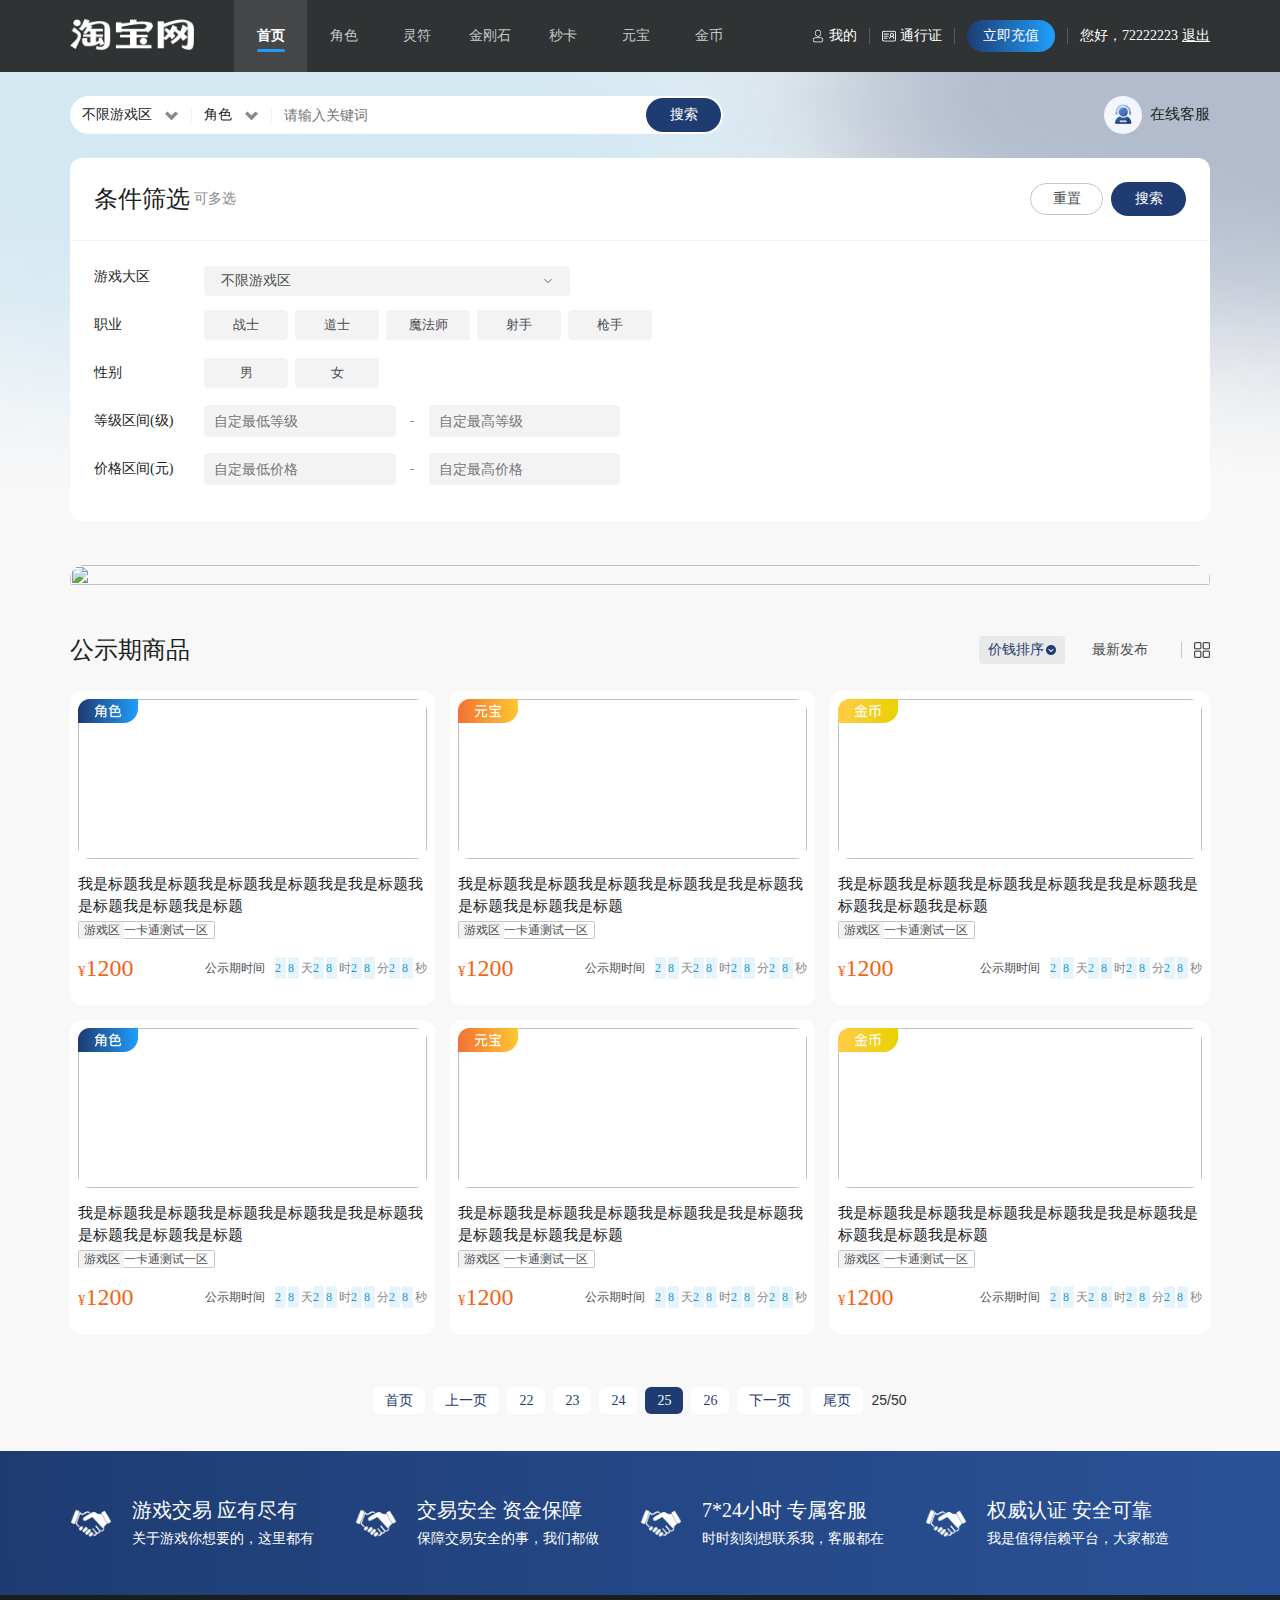
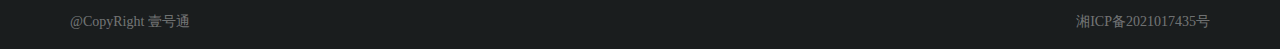
==== commit 60f2c397: "update" ====
--- a/index.html
+++ b/index.html
@@ -150,7 +150,7 @@
 							</div>
 							<div id="optional" class="hidden">
 								<div class="name">职业</div>
-								<div class="flex align-center multi-selection">
+								<div class="flex align-center multi-selection" id="mQuery1">
 									<div class="tag" onclick="toggleMulti(this)">
 										战士
 									</div>
@@ -168,7 +168,7 @@
 									</div>
 								</div>
 								<div class="name">性别</div>
-								<div class="flex align-center multi-selection">
+								<div class="flex align-center multi-selection" id="mQuery2">
 									<div class="tag" onclick="toggleSingle(this,'tag')">
 										男
 									</div>
@@ -177,7 +177,7 @@
 									</div>
 								</div>
 								<div class="name">等级区间(级)</div>
-								<div class="flex-b align-center price-box-wrapper">
+								<div class="flex-b align-center price-box-wrapper" id="mQuery3">
 									<div class="price-item">
 										<input type="number" placeholder="自定最低等级" />
 									</div>
@@ -187,7 +187,7 @@
 									</div>
 								</div>
 								<div class="name">价格区间(元)</div>
-								<div class="flex-b align-center price-box-wrapper">
+								<div class="flex-b align-center price-box-wrapper" id="mQuery4">
 									<div class="price-item">
 										<input type="number" placeholder="自定最低价格" />
 									</div>
@@ -199,8 +199,8 @@
 							</div>
 						</div>
 						<div class="btn-group-container flex-b align-center">
-							<div class="cancel-btn">重置</div>
-							<div class="buy-btn">确定</div>
+							<div class="cancel-btn" onclick="mSubReset1()">重置</div>
+							<div class="buy-btn" onclick="mSubSearch1()">确定</div>
 						</div>
 					</div>
 				</div>
@@ -215,10 +215,10 @@
 								<div class="close" onclick="toggleLayer('#layer2',false)"></div>
 							</div>
 							<div class="flex align-center multi-selection">
-								<div class="tag active" onclick="toggleSingle(this,'tag',true)">
+								<div class="tag active" onclick="toggleSingle(this,'tag',true,true)">
 									角色
 								</div>
-								<div class="tag" onclick="toggleSingle(this,'tag',true)">
+								<div class="tag" onclick="toggleSingle(this,'tag',true,true)">
 									货币
 								</div>
 							</div>
@@ -261,7 +261,7 @@
 							</div>
 							<div id="optional">
 								<div class="name">职业</div>
-								<div class="flex align-center multi-selection">
+								<div class="flex align-center multi-selection" id="mRoleQuery">
 									<div class="tag" onclick="toggleMulti(this)">
 										战士
 									</div>
@@ -279,7 +279,7 @@
 									</div>
 								</div>
 								<div class="name">性别</div>
-								<div class="flex align-center multi-selection">
+								<div class="flex align-center multi-selection" id="mGenderQuery">
 									<div class="tag" onclick="toggleSingle(this,'tag')">
 										男
 									</div>
@@ -288,7 +288,7 @@
 									</div>
 								</div>
 								<div class="name">等级区间(级)</div>
-								<div class="flex-b align-center price-box-wrapper">
+								<div class="flex-b align-center price-box-wrapper" id="mLevelQuery">
 									<div class="price-item">
 										<input type="number" placeholder="自定最低等级" />
 									</div>
@@ -299,7 +299,7 @@
 								</div>
 							</div>
 							<div class="name">价格区间(元)</div>
-							<div class="flex-b align-center price-box-wrapper">
+							<div class="flex-b align-center price-box-wrapper" id="mPriceQuery">
 								<div class="price-item">
 									<input type="number" placeholder="自定最低价格" />
 								</div>
@@ -310,8 +310,8 @@
 							</div>
 						</div>
 						<div class="btn-group-container flex-b align-center">
-							<div class="cancel-btn">重置</div>
-							<div class="buy-btn">确定</div>
+							<div class="cancel-btn" onclick="mSubReset2()">重置</div>
+							<div class="buy-btn" onclick="mSubSearch2()">确定</div>
 						</div>
 					</div>
 				</div>
@@ -369,10 +369,10 @@
 										</div>
 									</div>
 									<div class="line"></div>
-									<input type="text" placeholder="请输入关键词" />
+									<input type="text" placeholder="请输入关键词" id="value" />
 								</div>
 								<div class="flex-e align-center">
-									<div class="search-btn flex-c align-center">
+									<div class="search-btn flex-c align-center" onclick="search()">
 										搜索
 									</div>
 								</div>
@@ -393,10 +393,10 @@
 									<div class="sub">可多选</div>
 								</div>
 								<div class="flex-e align-center">
-									<div class="reset-btn" style="margin-right: 8px">
+									<div class="reset-btn" style="margin-right: 8px" onclick="subReset()">
 										重置
 									</div>
-									<div class="search-btn">搜索</div>
+									<div class="search-btn" onclick="subSearch()">搜索</div>
 								</div>
 							</div>
 							<div class="content">
@@ -409,7 +409,8 @@
 												<div class="arrow"></div>
 											</div>
 										</div>
-										<div class="option-list hidden" style="margin-top: -34px;">
+										<!--  -->
+										<div class="option-list hidden">
 											<div class="option-item"
 												onclick="getWebOption(this.innerText,'#layerSelect1Web','#delTag1')">
 												不限游戏区
@@ -453,7 +454,7 @@
 										</div>
 										<div class="flex align-center item">
 											<div class="name">性别</div>
-											<div class="flex align-center multi-selection">
+											<div class="flex align-center multi-selection" id="singleSelection">
 												<div class="tag" onclick="toggleSingle(this,'tag')">
 													男
 												</div>
@@ -464,7 +465,7 @@
 										</div>
 										<div class="flex align-center item" id="level">
 											<div class="name">等级区间(级)</div>
-											<div class="flex-b align-center price-box-wrapper">
+											<div class="flex-b align-center price-box-wrapper" id="query4">
 												<div class="price-item">
 													<input type="number" oninput="changeNumber(this,'#delTag4','等级区间:')"
 														placeholder="自定最低等级" />
@@ -478,7 +479,7 @@
 										</div>
 									</div>
 									<div id="huobiOptional" class="hidden">
-										<div class="flex align-center item">
+										<div class="flex align-center item" id="query5">
 											<div class="name">货币类型</div>
 											<div class="flex align-center multi-selection" id="huobiSelection">
 												<div class="tag" onclick="toggleMulti(this,'#huobiSelection')">
@@ -496,7 +497,7 @@
 									</div>
 									<div class="flex align-center item" id="price">
 										<div class="name">价格区间(元)</div>
-										<div class="flex-b align-center price-box-wrapper">
+										<div class="flex-b align-center price-box-wrapper" id="query6">
 											<div class="price-item">
 												<input type="number" oninput="changeNumber(this,'#delTag5','价格区间:')"
 													placeholder="自定最低价格" />
@@ -517,6 +518,7 @@
 								<div class="del glyphicon glyphicon-remove"
 									onclick="clearDelTag(this,'#layerSelect1Web')"></div>
 							</div>
+							<!-- 职业 -->
 							<div class="del-tag hidden" id="delTag2">
 								<div id="value"></div>
 								<div class="del glyphicon glyphicon-remove"
@@ -526,7 +528,7 @@
 							<div class="del-tag hidden" id="delTag3">
 								<div id="value"></div>
 								<div class="del glyphicon glyphicon-remove"
-									onclick="clearDelTag(this,'#multiSelection')"></div>
+									onclick="clearDelTag(this,'#singleSelection')"></div>
 							</div>
 							<!-- 等级区间 -->
 							<div class="del-tag hidden" id="delTag4">
@@ -538,10 +540,11 @@
 								<div id="value"></div>
 								<div class="del glyphicon glyphicon-remove" onclick="clearDelTag(this,'#price')"></div>
 							</div>
+							<!-- 货币类型 -->
 							<div class="del-tag hidden" id="delTag6">
 								<div id="value"></div>
 								<div class="del glyphicon glyphicon-remove"
-									onclick="clearDelTag(this,'#multiSelection')"></div>
+									onclick="clearDelTag(this,'#huobiSelection')"></div>
 							</div>
 						</div>
 
@@ -825,7 +828,7 @@
 									</div>
 								</div>
 							</div>
-							<div class="flex-c align-center pagination-box pc-flex">
+							<!-- <div class="flex-c align-center pagination-box pc-flex">
 								<div class="page-item active" onclick="togglePage(this)">1</div>
 								<div class="page-item" onclick="togglePage(this)">2</div>
 								<div class="page-item" onclick="togglePage(this)">3</div>
@@ -837,7 +840,8 @@
 								<div class="page-item pc-nav" onclick="togglePage(this)">9</div>
 								<div class="page-item pc-nav" onclick="togglePage(this)">10</div>
 								<div class="page-item" onclick="togglePage(this)">下一页 ></div>
-							</div>
+							</div> -->
+							<div id="pagercontainer"></div>
 						</div>
 					</div>
 					<div id="homeMode2" class="hidden">
@@ -1214,7 +1218,7 @@
 									</div>
 								</div>
 							</div>
-							<div class="flex-c align-center pagination-box pc-flex">
+							<!-- <div class="flex-c align-center pagination-box pc-flex">
 								<div class="page-item active" onclick="togglePage(this)">1</div>
 								<div class="page-item" onclick="togglePage(this)">2</div>
 								<div class="page-item" onclick="togglePage(this)">3</div>
@@ -1226,7 +1230,9 @@
 								<div class="page-item pc-nav" onclick="togglePage(this)">9</div>
 								<div class="page-item pc-nav" onclick="togglePage(this)">10</div>
 								<div class="page-item" onclick="togglePage(this)">下一页 ></div>
-							</div>
+							</div> -->
+							<div id="pagercontainer"></div>
+
 						</div>
 					</div>
 				</div>
@@ -1286,40 +1292,41 @@
 					</div>
 				</div>
 			</div>
-			
-		</div>
-		<div id="mMenu" class="hidden">
-			<div class="m-menu-layer">
-				<img src="./img/close.png" alt="" class="close" onclick="toggleMMenu(false)" />
-				<div class="menu-list">
-					<div class="menu-item pointer" data-path="index" onclick="toPage('index')">
-						<span>首页<span class="line"></span></span>
-					</div>
-					<div class="menu-item pointer" data-path="role" onclick="toPage('role')">
-						<span>角色<span class="line"></span></span>
-					</div>
-					<div class="menu-item pointer" data-path="lingfu" onclick="toPage('lingfu')">
-						<span>灵符<span class="line"></span></span>
-					</div>
-					<div class="menu-item pointer" data-path="jingangshi" onclick="toPage('jingangshi')">
-						<span>金刚石<span class="line"></span></span>
-					</div>
-					<div class="menu-item pointer" data-path="card" onclick="toPage('card')">
-						<span>秒卡<span class="line"></span></span>
-					</div>
-					<div class="menu-item pointer" data-path="yuanbao" onclick="toPage('yuanbao')">
-						<span>元宝<span class="line"></span></span>
-					</div>
-					<div class="menu-item pointer" data-path="jinbi" onclick="toPage('jinbi')">
-						<span>金币<span class="line"></span></span>
-					</div>
-				</div>
-			</div>
+
+		</div>
+		<div id="mMenu" class="hidden">
+			<div class="m-menu-layer">
+				<img src="./img/close.png" alt="" class="close" onclick="toggleMMenu(false)" />
+				<div class="menu-list">
+					<div class="menu-item pointer" data-path="index" onclick="toPage('index')">
+						<span>首页<span class="line"></span></span>
+					</div>
+					<div class="menu-item pointer" data-path="role" onclick="toPage('role')">
+						<span>角色<span class="line"></span></span>
+					</div>
+					<div class="menu-item pointer" data-path="lingfu" onclick="toPage('lingfu')">
+						<span>灵符<span class="line"></span></span>
+					</div>
+					<div class="menu-item pointer" data-path="jingangshi" onclick="toPage('jingangshi')">
+						<span>金刚石<span class="line"></span></span>
+					</div>
+					<div class="menu-item pointer" data-path="card" onclick="toPage('card')">
+						<span>秒卡<span class="line"></span></span>
+					</div>
+					<div class="menu-item pointer" data-path="yuanbao" onclick="toPage('yuanbao')">
+						<span>元宝<span class="line"></span></span>
+					</div>
+					<div class="menu-item pointer" data-path="jinbi" onclick="toPage('jinbi')">
+						<span>金币<span class="line"></span></span>
+					</div>
+				</div>
+			</div>
 		</div>
 		<script src="./js/jquery.js"></script>
 		<script src="./js/swiper.js"></script>
 		<script src="./js/common.js"></script>
 		<script src="./js/header.js"></script>
+		<script src="./js/pagination.js"></script>
 		<script>
 			var mode = 1;
 			window.onload = () => {
@@ -1340,6 +1347,9 @@
 				for (let i = 0; i < countList.length; i++) {
 					setCountdown(countList[i])
 				}
+				var pagercontainer = document.getElementById('pagercontainer');
+				// 1. 当前页码  2. 总页码数 3. 中间的分页项目的个数 4. 放入哪个容器
+				createPager(25, 50, 5, pagercontainer);
 			};
 
 			function toggleMode() {
--- a/css/style.css
+++ b/css/style.css
@@ -1652,6 +1652,15 @@
   background-size: contain;
   cursor: pointer;
 }
+#mMenu {
+  position: fixed;
+  width: 100%;
+  height: 100%;
+  background-color: #fff;
+  z-index: 101;
+  left: 0;
+  top: 0;
+}
 #mMenu .m-menu-layer {
   position: fixed;
   width: 100%;
@@ -1692,6 +1701,61 @@
   box-sizing: border-box;
   padding: 8px 10px 30px;
 }
+#me #buyModal .buy-modal {
+  position: fixed;
+  width: 350px;
+  background: #FFFFFF;
+  border-radius: 12px;
+  -webkit-box-sizing: border-box;
+          box-sizing: border-box;
+  padding: 20px 26px;
+  left: 0;
+  right: 0;
+  margin-left: auto;
+  margin-right: auto;
+  top: 25vh;
+  z-index: 102;
+}
+#me #buyModal .buy-modal .name {
+  font-size: 16px;
+  font-family: PingFang SC-Medium, PingFang SC;
+  font-weight: 500;
+  color: #1A1D1E;
+}
+#me #buyModal .buy-modal .close {
+  width: 11px;
+  height: 11px;
+  background: url(../img/close.png) no-repeat;
+  background-position: center;
+  background-size: contain;
+  cursor: pointer;
+}
+#me #buyModal .buy-modal .form-item {
+  margin-top: 22px;
+}
+#me #buyModal .buy-modal .form-item .select-box .select-value {
+  height: 40px;
+}
+#me #buyModal .buy-modal .form-item .input-box {
+  height: 40px;
+  background: #F3F3F3;
+  border-radius: 4px 4px 4px 4px;
+  -webkit-box-sizing: border-box;
+          box-sizing: border-box;
+  padding: 0 10px;
+}
+#me #buyModal .buy-modal .form-item .input-box input {
+  height: 40px;
+  font-size: 16px;
+}
+#me #buyModal .buy-modal .btn-group {
+  margin-top: 30px;
+}
+@media screen and (max-width: 1200px) {
+  #me #buyModal .buy-modal {
+    width: 350px;
+  }
+}
 #me .card {
   -webkit-box-sizing: border-box;
           box-sizing: border-box;
@@ -1833,3 +1897,52 @@
   margin-right: 2px;
   color: #494D50;
 }
+.pagination-box {
+  margin-top: 40px;
+  margin-bottom: 40px;
+}
+.pagination-box .page-item {
+  -webkit-box-sizing: border-box;
+          box-sizing: border-box;
+  padding: 6px 12px;
+  background: #FFFFFF;
+  border-radius: 6px 6px 6px 6px;
+  margin-right: 8px;
+  cursor: pointer;
+  font-size: 14px;
+  font-family: PingFang SC-Regular, PingFang SC;
+  font-weight: 400;
+  color: #1E3C72;
+}
+.pagination-box .page-item.active {
+  background: #1E3C72;
+  color: #fff;
+}
+#pagercontainer {
+  margin-top: 40px;
+  margin-bottom: 40px;
+  text-align: center;
+}
+#pagercontainer a {
+  -webkit-box-sizing: border-box;
+          box-sizing: border-box;
+  padding: 6px 12px;
+  background: #FFFFFF;
+  border-radius: 6px 6px 6px 6px;
+  margin-right: 8px;
+  cursor: pointer;
+  font-size: 14px;
+  font-family: PingFang SC-Regular, PingFang SC;
+  font-weight: 400;
+  color: #1E3C72;
+  text-decoration: none;
+}
+#pagercontainer a.active {
+  background: #1E3C72;
+  color: #fff;
+}
+#pagercontainer a.disabled {
+  background: #999;
+  color: #fff;
+  cursor: not-allowed;
+}
